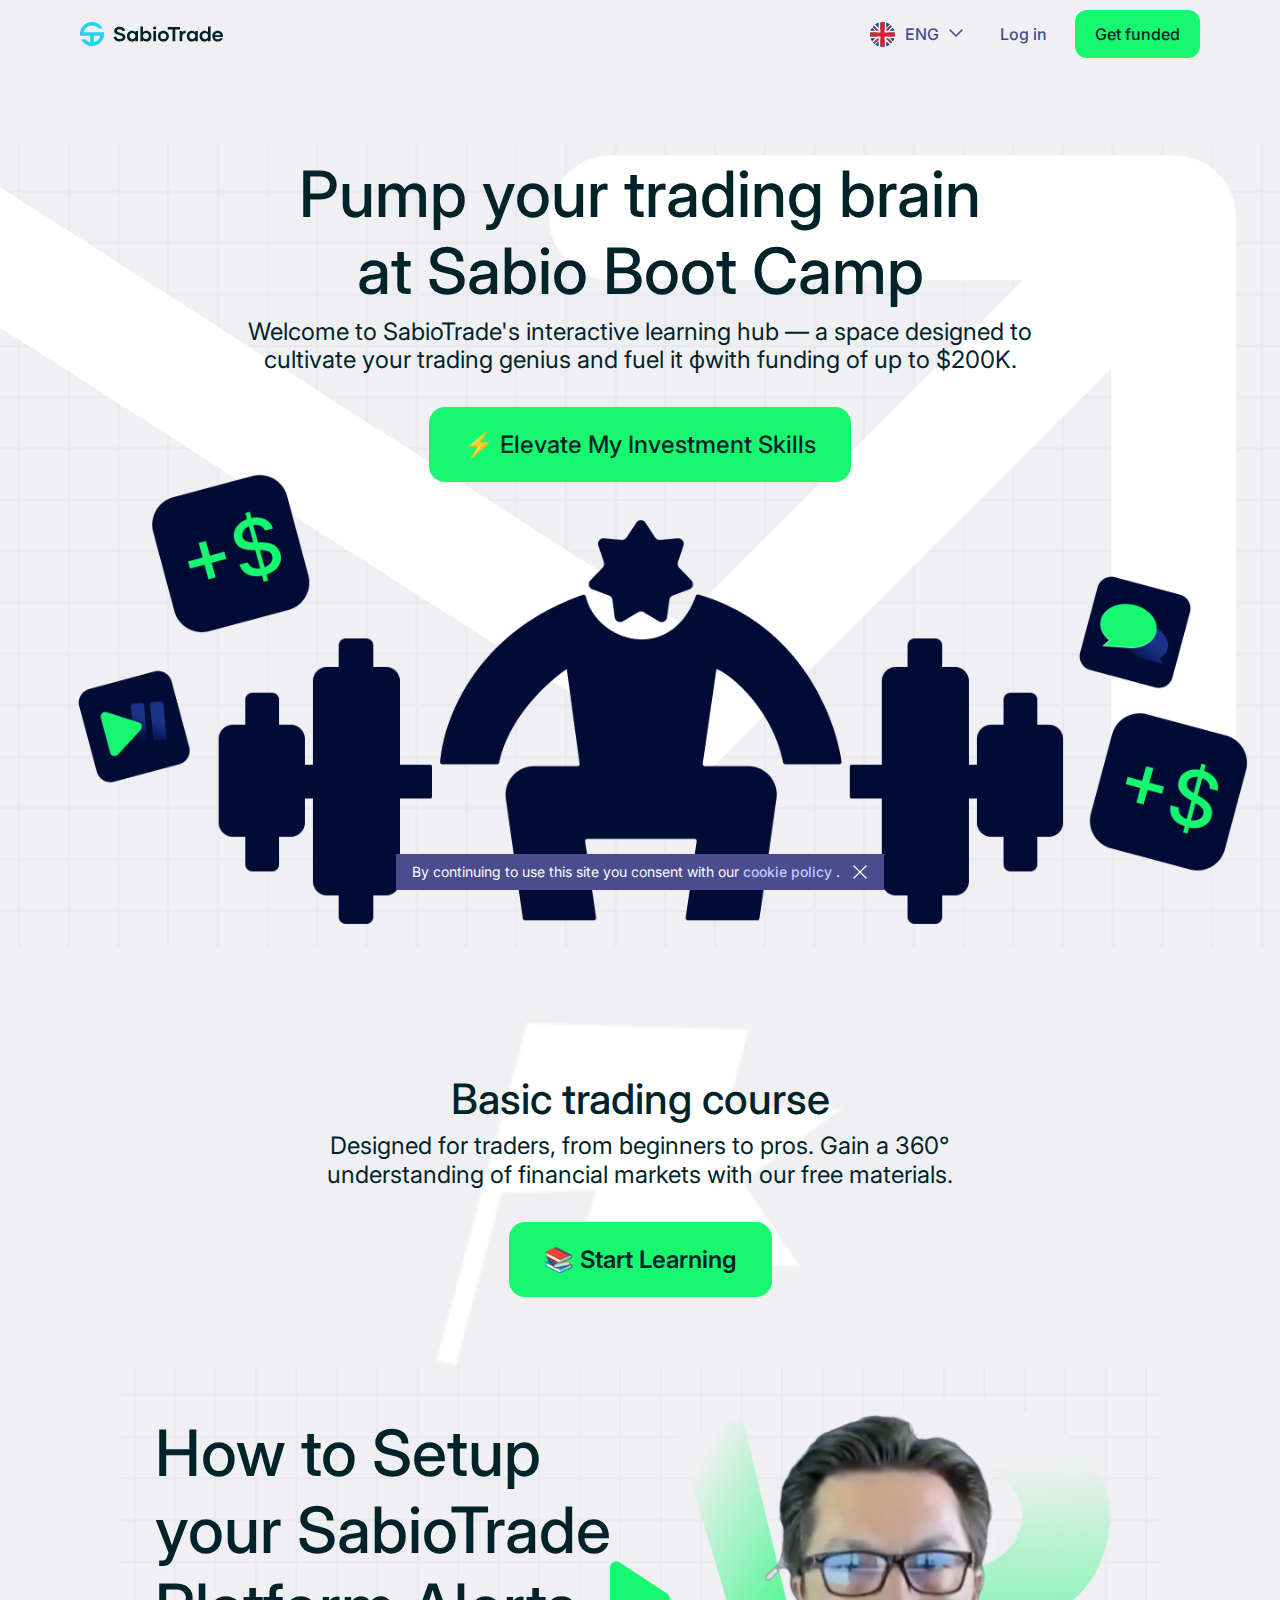
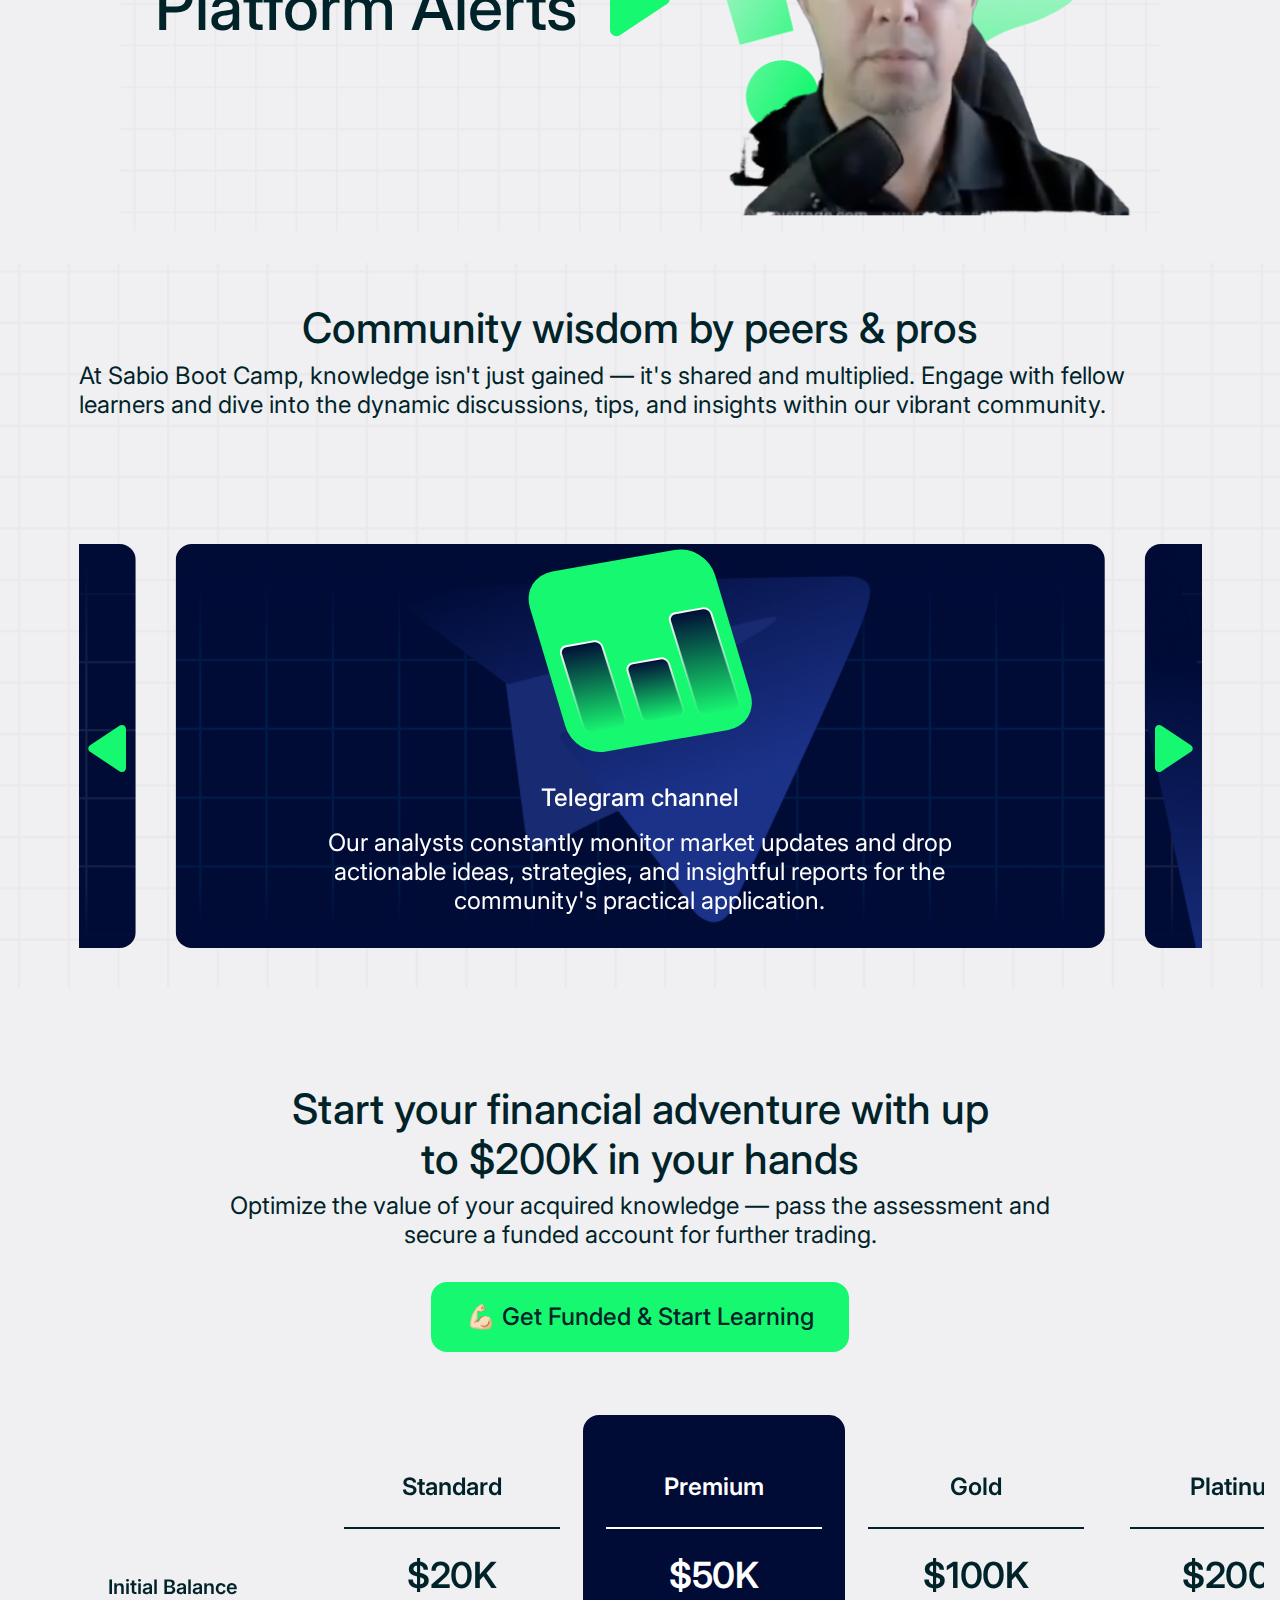
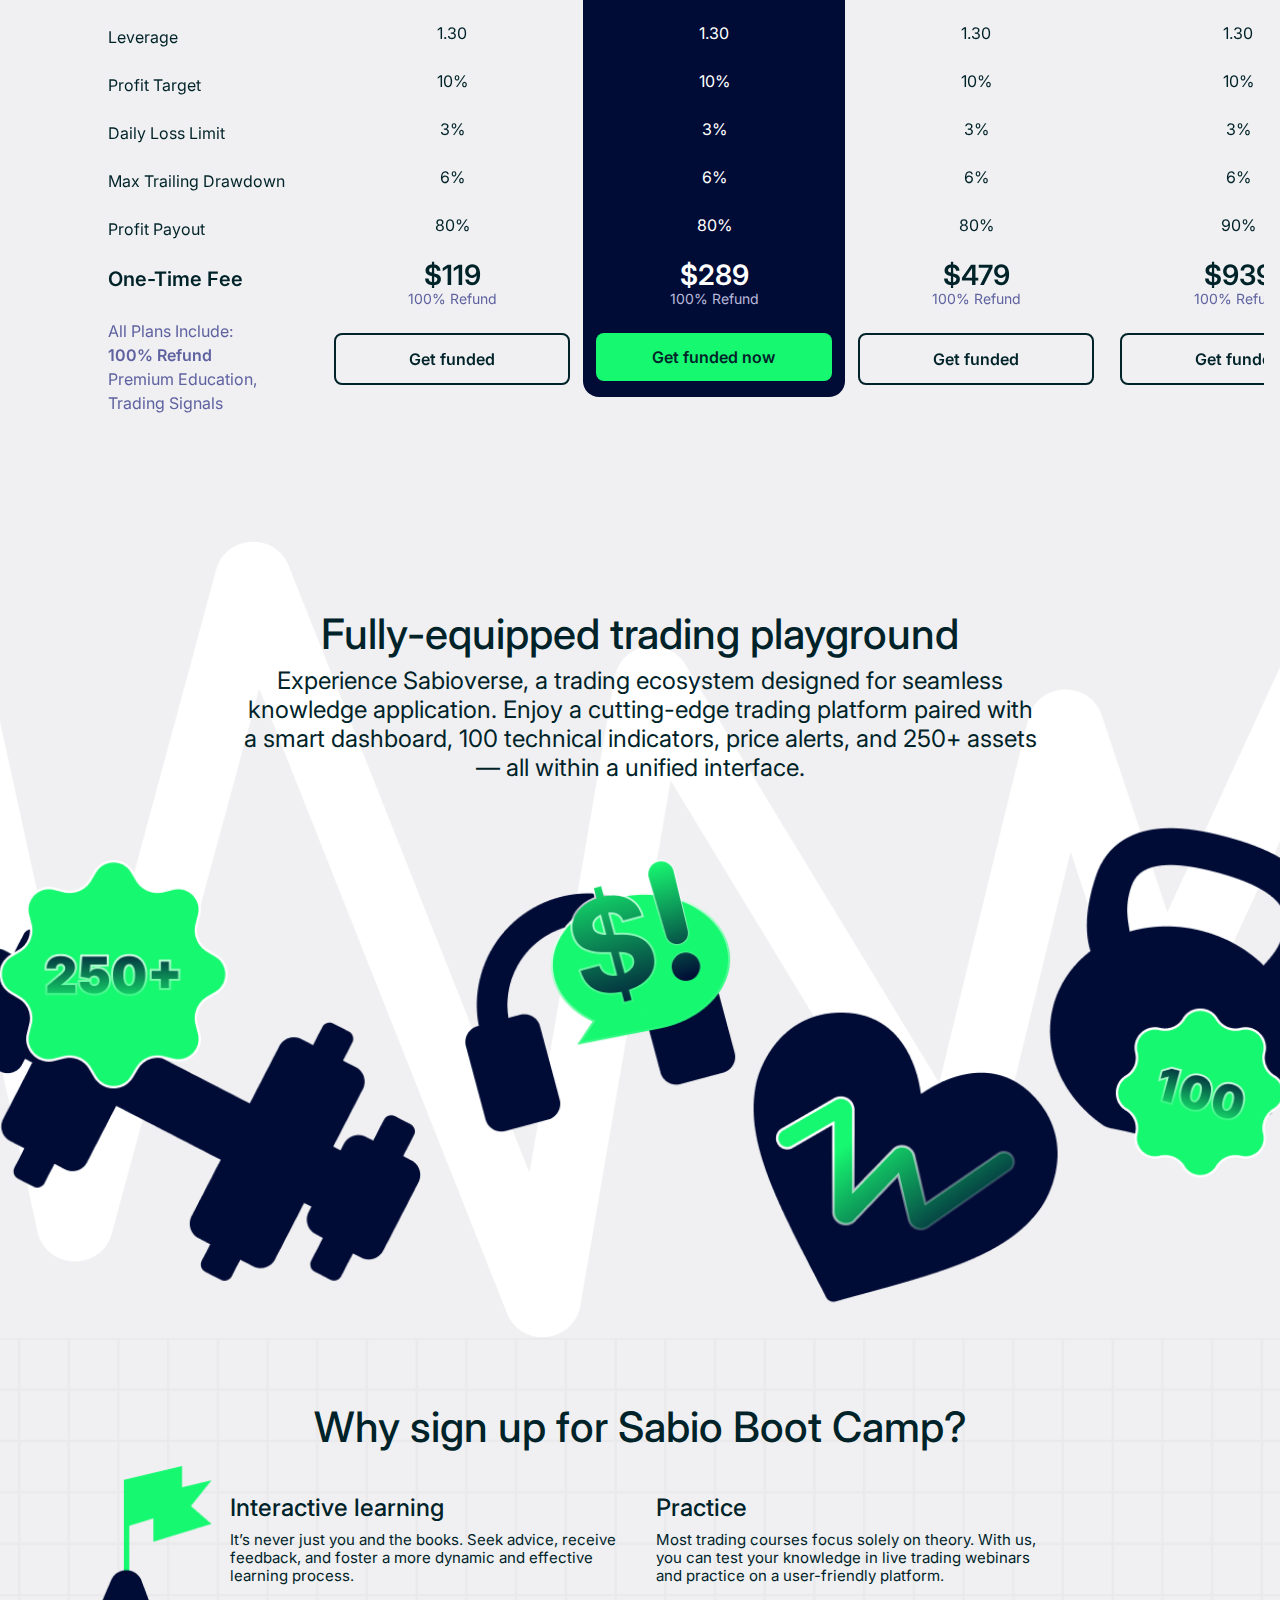
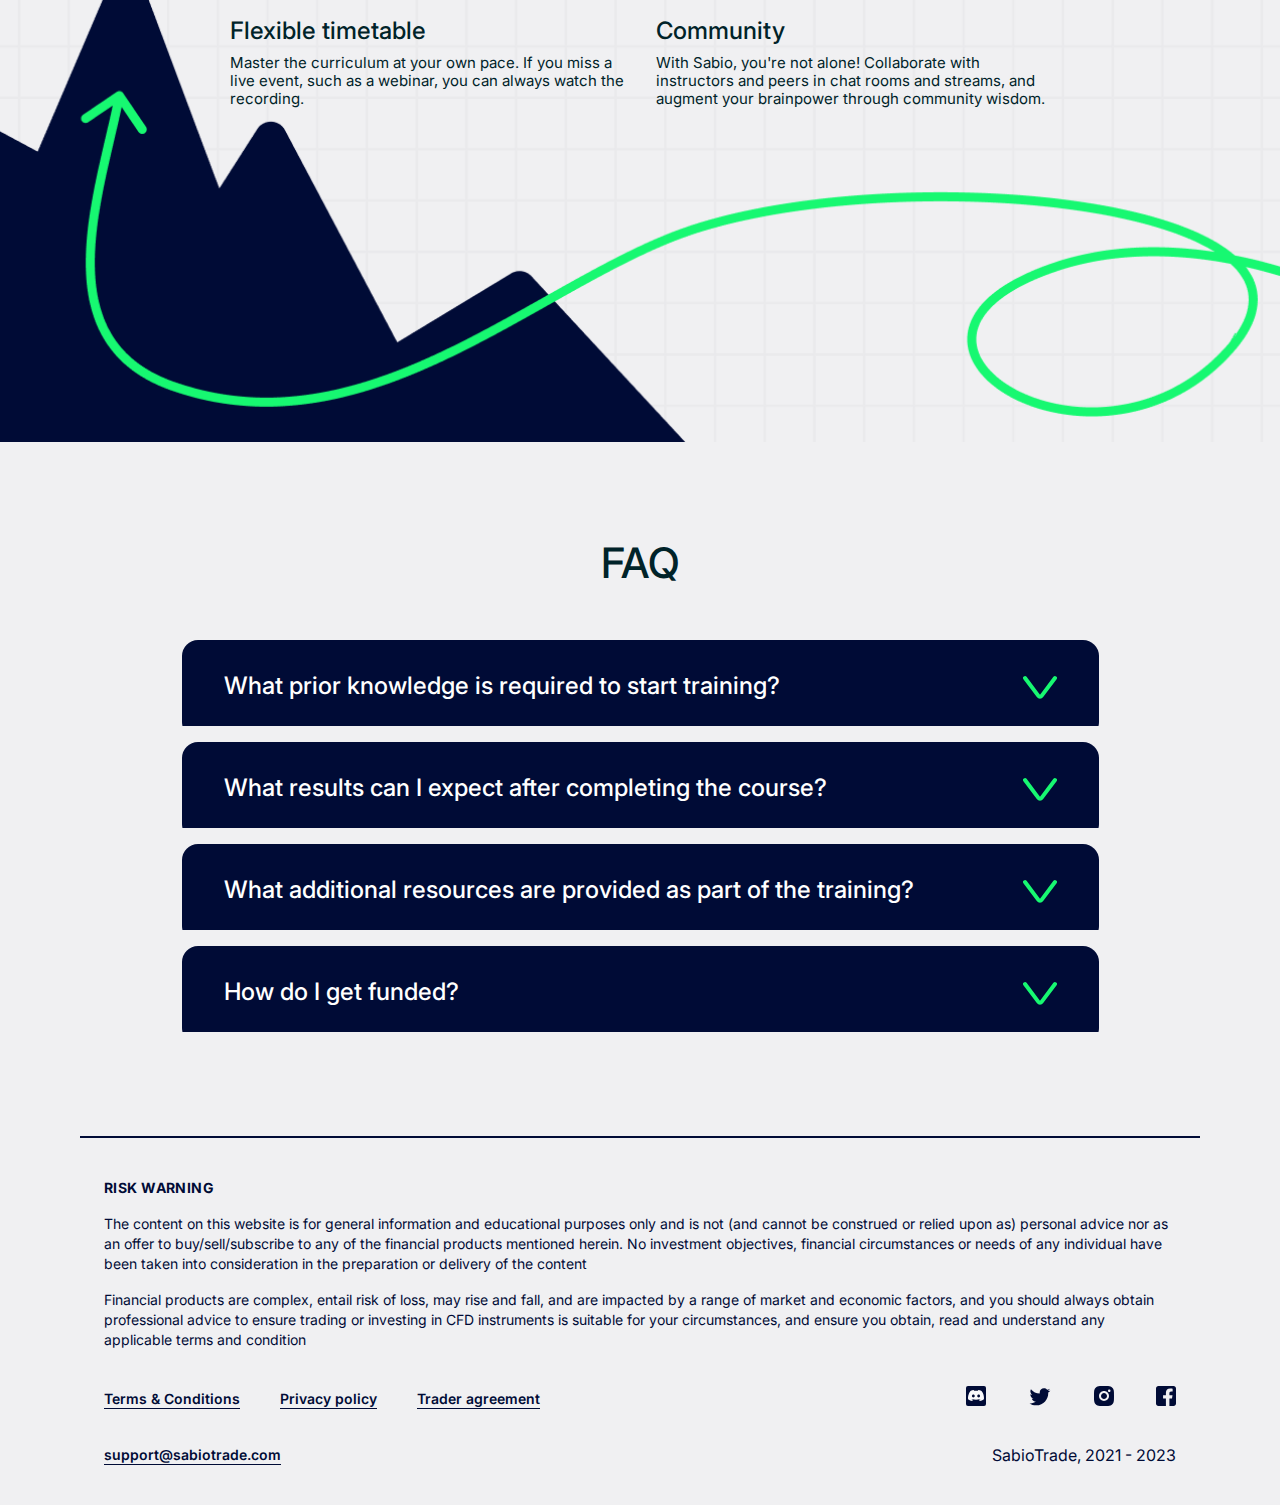
==== index.html @ 89cce07e "сверстал лендинг" ====
<!DOCTYPE html>
<html lang="en">

<meta http-equiv="content-type" content="text/html;charset=utf-8" />

<head>
  <!-- Google Tag Manager -->
  <script>(function (w, d, s, l, i) {
      w[l] = w[l] || []; w[l].push({
        'gtm.start':
          new Date().getTime(), event: 'gtm.js'
      }); var f = d.getElementsByTagName(s)[0],
        j = d.createElement(s), dl = l != 'dataLayer' ? '&l=' + l : ''; j.async = true; j.src =
          '../../../www.googletagmanager.com/gtm5445.html?id=' + i + dl; f.parentNode.insertBefore(j, f);
    })(window, document, 'script', 'dataLayer', 'GTM-NQVVB58');</script>
  <!-- End Google Tag Manager -->

  <meta charset="UTF-8" />
  <meta name="viewport" content="width=device-width, initial-scale=1.0" />
  <link rel="preconnect" href="https://fonts.googleapis.com/" />
  <link rel="preconnect" href="https://fonts.gstatic.com/" crossorigin />
  <link
    href="https://fonts.googleapis.com/css2?family=Anonymous+Pro:wght@400;700&amp;family=Inter:wght@400;600;700&amp;display=swap"
    rel="stylesheet" />
  <link rel="stylesheet" href="css/swiper-bundle.min.css" />
  <link rel="stylesheet" href="css/main.css" />
  <link rel="stylesheet" href="css/wwflakes-webfont.css" />
  <title>SabioTrade</title>
</head>

<body>
  <noscript><iframe src="https://www.googletagmanager.com/ns.html?id=GTM-NQVVB58" height="0" width="0"
      style="display:none;visibility:hidden"></iframe></noscript>
  <header class="header">
    <nav class="nav">
      <div class="container-nav">
        <div class="nav__row">
          <a class="nav__logo" href="index.html">
            <div class="logo"></div>
          </a>
          <div class="navigation-list">
            <input type="checkbox" id="burger-checkbox" class="burger-checkbox" />
            <label for="burger-checkbox" class="burger"></label>
            <ul class="mobile-link">
              <li><a href="index.html">English</a></li>
              <li><a href="index-es.html">Español</a></li>
              <li><a href="index-it.html">Italiano</a></li>
              <li><a href="index-rt.html">Português</a></li>
            </ul>
          </div>
          <div class="nav__blocks">
            <div class="dropdown">
              <div class="dropbtn">ENG</div>
              <div class="dropdown-content">
                <div class="lang__list">
                  <a href="index.html" class="lang__item" data-google-lang="en">
                    <div class="lang__icon"><img src="img/en.svg" alt="" /></div>
                    <div class="lang__text">ENG</div>
                  </a><a href="index-es.html" class="lang__item" data-google-lang="es">
                    <div class="lang__icon"><img src="img/esp.svg"
                        alt="Spain Flag, representing the Español language." /></div>
                    <div class="lang__text">SPA</div>
                  </a><a href="index-it.html" class="lang__item" data-google-lang="it">
                    <div class="lang__icon"><img src="img/it.svg"
                        alt="Flag of Italy, representing the Italiano language." /></div>
                    <div class="lang__text">ITA</div>
                  </a>
                  <a href="index-rt.html" class="lang__item" data-google-lang="pt">
                    <div class="lang__icon">
                      <img src="img/pt.svg"
                        alt="" />
                      </div>
                    <div class="lang__text">POR</div>
                  </a>
                </div>
              </div>
            </div>
            <div class="nav__login">
              <a
                href="https://dashboard.sabiotrade.io/Account/Login?ReturnUrl=%2Findex&amp;_gl=1*8iy752*_ga*MTUwNDA3MDEyMi4xNjc4MTgwNDA2*_ga_99VM5C1C7Y*MTcwMDIzNTQ1Ny4xNy4xLjE3MDAyMzU2MjUuNTAuMC4w">Log
                in</a>
            </div>
            <div class="nav__funded">
              <a href="#toPlan">Get funded</a>
            </div>
          </div>
        </div>
      </div>
    </nav>
  </header>
  <section class="intro ">
    <div class="container">
      <div class="intro__block">
        <div class="intro-top__row">
          <div class="intro-top__texts">
            <p class="top__texts-title">Pump your trading brain  <br>
              at Sabio Boot Camp</p>
            <p class="top__texts-text">
              Welcome to SabioTrade's interactive learning hub — a space designed to cultivate your trading genius and fuel it фwith funding of up to $200K.
            </p>

          </div>
          <div class="intro-top__link">
            <a href="#">⚡️ Elevate my investment skills</a>
          </div>
        </div>
      </div>

    </div>
    <div class="intro__img">
      <img src="./img/Group-3495-mobile.png" alt="">
    </div>
  </section>
    <section class="trading">
      <div class="container">
        <h2 class="trading__title">Basic trading course</h2>
        <div class="trading__text">Designed for traders, from beginners to pros. Gain a 360° understanding of financial markets with our free materials.</div>
        <button>
          <a class="trading__link" href="#">📚 Start learning</a>
        </button>
      </div>
    </section>
    <section class="video">
      <div class="container video__container">
        <div class="video__content">
          <h2 class="video__title">How to Setup your SabioTrade Platform Alerts </h2>
          <div class="video__img">
            <img src="./img/Group-3490.png" alt="">
          </div>
          <svg class="video__play" width="60" height="76" viewBox="0 0 60 76" fill="none" xmlns="http://www.w3.org/2000/svg">
            <path d="M56.9576 32.5087C60.7626 35.0144 60.7626 40.5954 56.9576 43.1011L9.8292 74.1369C5.61269 76.9136 -3.44836e-06 73.8893 -3.22768e-06 68.8406L-5.14443e-07 6.76908C-2.93758e-07 1.72039 5.61269 -1.30384 9.82921 1.47289L56.9576 32.5087Z" fill="#17F871"/>
            </svg>
        </div>
        
          <iframe class="video__iframe" width="100%" height="437" src="https://www.youtube.com/embed/DZdUS9cDovQ?si=JmGjjocPlMdY-viw" title="YouTube video player" frameborder="0" allow="accelerometer; autoplay; clipboard-write; encrypted-media; gyroscope; picture-in-picture; web-share" allowfullscreen></iframe>
      </div>
    </section>
  
    <section id="whyus" class="trade">
      <div class="container">
        <h2 class="trade__title">Community wisdom by peers & pros</h2>
        <div class="trade__text">At Sabio Boot Camp, knowledge isn't just gained — it's shared and multiplied. Engage with fellow learners and dive into the dynamic discussions, tips, and insights within our vibrant community.</div>
        <div class="row">
          
  
          <div class="swiper trade_slide ">
            <div class="swiper-wrapper">
              <div class="swiper-slide swiper-slide-one">
                <img class="swiper-slide__img" src="./img/Group-3458.svg" alt="">
                <h2 class="title">
                  Telegram channel
                </h2>
                <p>Our analysts constantly monitor market updates and drop actionable ideas, strategies, and insightful reports for the community's practical application.</p>
              </div>
              <div class="swiper-slide swiper-slide-fhour ">
                <img class="swiper-slide__img" src="./img/Group-3457.svg" alt="">
                <h2 class="title">Discord community</h2>
                <p>Join the epicenter of our traders' community — immerse yourself in insights, quizzes, networking, and round-the-clock motivation.</p>
              </div>
              
              <div class="swiper-slide swiper-slide-three">
                <img class="swiper-slide__img" src="./img/Frame-8952.svg" alt="">
                <h2 class="title">
                  Weekly articles
                </h2>
                <p>Access exclusive articles curated by our analysts. Those include reports on market events, trading tips, and secrets we only reveal to our campers.</p>
              </div>
              <div class="swiper-slide swiper-slide-two">
                <img class="swiper-slide__img" src="./img/Group-3488.svg" alt="">
                <h2 class="title">
                  Q&A sessions
                </h2>
                <p>Bounce ideas off seasoned traders — join interactive sessions with our in-house traders and ask them any questions in real-time.</p>
              </div>
              
            </div>
            <button class="btn-prev">
              <svg width="38" height="48" viewBox="0 0 38 48" fill="none" xmlns="http://www.w3.org/2000/svg">
                <path d="M2.07288 20.6593C-0.327166 22.2398 -0.32716 25.7602 2.07289 27.3407L31.8 46.9171C34.4597 48.6686 38 46.761 38 43.5764L38 4.42359C38 1.23903 34.4597 -0.668574 31.8 1.0829L2.07288 20.6593Z" fill="#17F871"/>
                </svg>
            </button>
            <button class="btn-next">
              <svg width="38" height="48" viewBox="0 0 38 48" fill="none" xmlns="http://www.w3.org/2000/svg">
                <path d="M35.9271 20.6593C38.3272 22.2398 38.3272 25.7602 35.9271 27.3407L6.19996 46.9171C3.54031 48.6686 1.63958e-06 46.761 1.77878e-06 43.5764L3.4902e-06 4.42359C3.6294e-06 1.23903 3.54032 -0.668574 6.19997 1.0829L35.9271 20.6593Z" fill="#17F871"/>
                </svg>
            </button>
          </div>

         
          </div>
        </div>
  
      </div>
    </section>
  <div id="toPlan"></div>
  <section class="tariffs">
    <div class="container">
      <h3 class="title">Start your financial adventure with up to $200K in your hands</h3>
        <div class="tariffs__text">Optimize the value of your acquired knowledge — pass the assessment and secure a funded account for further trading.</div>
        <button class="tariffs__btn">
          <a class="tariffs__link" href="#">💪🏻 Get funded & start learning</a>
        </button>
      <div class="swiper tarif_row">
        
        <div class="swiper-wrapper">
          <div class="swiper-slide list_items">
            <div class="price_info">
              <h3 class="price_text">Initial Balance</h3>
              <p>Leverage</p>
              <p>Profit Target</p>
              <p>Daily Loss Limit</p>
              <p>Max Trailing Drawdown</p>
              <p>Profit Payout</p>
              <h3 class="price_text">One-Time Fee</h3>
            </div>
            <div class="bottom_card">All Plans Include:<br> <span>100% Refund</span><br> Premium Education,<br> Trading Signals</div>
          </div>
          <div class="swiper-slide tr_card">
            <div class="tr_title">Standard</div>
            <h3 class="price">$20K</h3>
            
            <p>1.30</p>
            <p>10%</p>
            <p>3%</p>
            <p>6%</p>
            <p>80%</p>
            <h4>$119 <span>100% Refund</span></h4>
       
            <a href="https://sabiotrade.com/checkout?id=5">Get funded</a>
          </div>
          <div class="swiper-slide tr_card popular" data-after-text="Most popular">
            <div class="tr_title">Premium</div>
            <h3 class="price">$50K</h3>
            <p>1.30</p>
            <p>10%</p>
            <p>3%</p>
            <p>6%</p>
            <p>80%</p>
            <h4>$289 <span>100% Refund</span></h4>

            <a href="https://sabiotrade.com/checkout?id=9">Get funded now</a>
          </div>
          <div class="swiper-slide tr_card">
            <div class="tr_title">Gold</div>
            <h3 class="price">$100K</h3>
            <p>1.30</p>
            <p>10%</p>
            <p>3%</p>
            <p>6%</p>
            <p>80%</p>
            <h4>$479 <span>100% Refund</span></h4>
          
            <a href="https://sabiotrade.com/checkout?id=10">Get funded</a>
          </div>
          <div class="swiper-slide tr_card">
            <div class="tr_title">Platinum</div>
            <h3 class="price">$200K</h3>
            <p>1.30</p>
            <p>10%</p>
            <p>3%</p>
            <p>6%</p>
            <p class="blue">90%</p>
            <h4>$939 <span>100% Refund</span></h4>
          
            <a href="https://sabiotrade.com/checkout?id=11">Get funded</a>
          </div>
        </div>
      </div>
      <div class="swiper tarif_row_mobile">
        <div class="swiper-wrapper">
          <div class="swiper-slide premium">
            <div class="body_slide">
              <h3 class="title-card">Premium</h3>
              <p class="label-text">Account balance</p>
              <div class="price">$50,000</div>
              <div class="medium-text">$289</div>
              <div class="label-text gray">One-Time Fee</div>
            </div>
          </div>
          <div class="swiper-slide">
            <div class="body_slide">
              <h3 class="title-card">Standard</h3>
              <p class="label-text">Account balance</p>
              <div class="price">$10,000</div>
              <div class="medium-text">$119</div>
              <div class="label-text gray">One-Time Fee</div>
            </div>
          </div>
          <div class="swiper-slide">
            <div class="body_slide">
              <h3 class="title-card">Gold</h3>
              <p class="label-text">Account balance</p>
              <div class="price">$100,000</div>
              <div class="medium-text">$479</div>
              <div class="label-text gray">One-Time Fee</div>
            </div>
          </div>
          <div class="swiper-slide">
            <div class="body_slide">
              <h3 class="title-card">Platinum</h3>
              <p class="label-text">Account balance</p>
              <div class="price">$200,000</div>
              <div class="medium-text">$939</div>
              <div class="label-text gray">One-Time Fee</div>
            </div>
          </div>
        </div>
        <div class="options">
          <h3>What you will get</h3>
          <div class="options__content">
            <div class="options__text">
              <span>Leverage</span>
              <span>1:30</span>
            </div>
            <div class="options__text">
              <span>Profit Target</span>
              <span>10%</span>
            </div>
            <div class="options__text">
              <span>Daily Loss Limit</span>
              <span>3%</span>
            </div>
            <div class="options__text">
              <span>Max Trailing Drawdown</span>
              <span>6%</span>
            </div>
            <div class="options__text">
              <span>Profit Payout</span>
              <span>80%</span>
            </div>
            <div class="options__text">
              <span>Reset Fee Discount</span>
              <span>20%</span>
            </div>
          </div>
          <p class="desc">
            All Plans Include: <br />
            Premium Education, Trading Signals
          </p>
        </div>
        <div class="options">
          <h3>What you will get</h3>
          <div class="options__content">
            <div class="options__text">
              <span>Leverage</span>
              <span>1:30</span>
            </div>
            <div class="options__text">
              <span>Profit Target</span>
              <span>10%</span>
            </div>
            <div class="options__text">
              <span>Daily Loss Limit</span>
              <span>3%</span>
            </div>
            <div class="options__text">
              <span>Max Trailing Drawdown</span>
              <span>6%</span>
            </div>
            <div class="options__text">
              <span>Profit Payout</span>
              <span>80%</span>
            </div>
            <div class="options__text">
              <span>Reset Fee Discount</span>
              <span>20%</span>
            </div>
          </div>
          <p class="desc">
            All Plans Include: <br />
            Premium Education, Trading Signals
          </p>
        </div>
        <div class="options">
          <h3>What you will get</h3>
          <div class="options__content">
            <div class="options__text">
              <span>Leverage</span>
              <span>1:30</span>
            </div>
            <div class="options__text">
              <span>Profit Target</span>
              <span>10%</span>
            </div>
            <div class="options__text">
              <span>Daily Loss Limit</span>
              <span>3%</span>
            </div>
            <div class="options__text">
              <span>Max Trailing Drawdown</span>
              <span>6%</span>
            </div>
            <div class="options__text">
              <span>Profit Payout</span>
              <span>80%</span>
            </div>
            <div class="options__text">
              <span>Reset Fee Discount</span>
              <span>20%</span>
            </div>
          </div>
          <p class="desc">
            All Plans Include: <br />
            Premium Education, Trading Signals
          </p>
        </div>
        <div class="options">
          <h3>What you will get</h3>
          <div class="options__content">
            <div class="options__text">
              <span>Leverage</span>
              <span>1:30</span>
            </div>
            <div class="options__text">
              <span>Profit Target</span>
              <span>10%</span>
            </div>
            <div class="options__text">
              <span>Daily Loss Limit</span>
              <span>3%</span>
            </div>
            <div class="options__text">
              <span>Max Trailing Drawdown</span>
              <span>6%</span>
            </div>
            <div class="options__text">
              <span>Profit Payout</span>
              <span>80%</span>
            </div>
            <div class="options__text">
              <span>Reset Fee Discount</span>
              <span>20%</span>
            </div>
          </div>
          <p class="desc">
            All Plans Include: <br />
            Premium Education, Trading Signals
          </p>
        </div>
        <div class="options">
          <h3>What you will get</h3>
          <div class="options__content">
            <div class="options__text">
              <span>Leverage</span>
              <span>1:30</span>
            </div>
            <div class="options__text">
              <span>Profit Target</span>
              <span>10%</span>
            </div>
            <div class="options__text">
              <span>Daily Loss Limit</span>
              <span>3%</span>
            </div>
            <div class="options__text">
              <span>Max Trailing Drawdown</span>
              <span>6%</span>
            </div>
            <div class="options__text">
              <span>Profit Payout</span>
              <span>90%</span>
            </div>
            <div class="options__text">
              <span>Reset Fee Discount</span>
              <span>20%</span>
            </div>
          </div>
          <p class="desc">
            All Plans Include: <br />
            Premium Education, Trading Signals
          </p>
        </div>
      </div>
    </div>
  </section>
  <section class="trading-playground">
    <div class="container">
      <h2 class="title">Fully-equipped trading playground</h2>
      <div class="trading-playground__text">Experience Sabioverse, a trading ecosystem designed for seamless knowledge application. Enjoy a cutting-edge trading platform paired with a smart dashboard, 100 technical indicators, price alerts, and 250+ assets — all within a unified interface.</div>

    </div>
    <div class="trading-playground__img">
      <img src="./img/Group-3498-mobile.png" alt="">
    </div>
  </section>
  <section class="boot-camp">
    <div class="container">
      <div class="boot-camp__container">
      <h2 class="title">Why sign up for Sabio Boot Camp?</h2>
      <div class="boot-camp__content">
        <div class="boot-camp__item">
          <h3 class="boot-camp__title">Interactive learning</h3>
          <div class="boot-camp__text">It’s never just you and the books. Seek advice, receive feedback, and foster a more dynamic and effective learning process.</div>
        </div>
        <div class="boot-camp__item">
          <h3 class="boot-camp__title">Practice</h3>
          <div class="boot-camp__text">Most trading courses focus solely on theory. With us, you can test your knowledge in live trading webinars and practice on a user-friendly platform.</div>
        </div>
        <div class="boot-camp__item">
          <h3 class="boot-camp__title">Flexible timetable</h3>
          <div class="boot-camp__text">Master the curriculum at your own pace. If you miss a live event, such as a webinar, you can always watch the recording.</div>
        </div>
        <div class="boot-camp__item">
          <h3 class="boot-camp__title">Community</h3>
          <div class="boot-camp__text">With Sabio, you're not alone! Collaborate with instructors and peers in chat rooms and streams, and augment your brainpower through community wisdom.</div>
        </div>
      </div>
    </div>
    </div>
  </section>
  <section class="faq">
    <div class="container">
      <h1 class="title">FAQ</h1>
      <div class="faq__container">
        <div class="accordion" data-widget="accordion">
          <div class="accordion__container">
            <div class="accordion__btn" data-event="sabio-faq_rules" data-params="1">
              <div class="accordion__title"><span class="accordion__title-text buttonS">What prior knowledge is required to start training?</span></div>
              <div class="accordion__arrow">
                <svg width="34" height="32" viewBox="0 0 34 32" fill="none" xmlns="http://www.w3.org/2000/svg">
                  <path d="M2 6L15.4 23.8667C16.2 24.9333 17.8 24.9333 18.6 23.8667L32 6" stroke="#17F871" stroke-width="4" stroke-linecap="round"/>
                  </svg>
                  
                  
              </div>
            </div>
            <div class="accordion__list" data-accordion="container">
              <div class="accordion__inner defaultS">
                Everyone is welcome, from beginners to seasoned professionals. However, we expect potential campers to have at least a basic understanding of how markets work. If you already have trading experience and a history of successful transactions, that's a plus.
              </div>
            </div>
          </div>
        </div>
        <div class="accordion " data-widget="accordion">
          <div class="accordion__container">
            <div class="accordion__btn" data-event="sabio-faq_rules">
              <div class="accordion__title"><span class="accordion__title-text buttonS">What results can I expect after completing the course?</span></div>
              <div class="accordion__arrow">
                <svg width="34" height="32" viewBox="0 0 34 32" fill="none" xmlns="http://www.w3.org/2000/svg">
                  <path d="M2 6L15.4 23.8667C16.2 24.9333 17.8 24.9333 18.6 23.8667L32 6" stroke="#17F871" stroke-width="4" stroke-linecap="round"/>
                  </svg>                  
                  
              </div>
            </div>
            <div class="accordion__list" data-accordion="container">
              <div class="accordion__inner defaultS">
                Everyone is welcome, from beginners to seasoned professionals. However, we expect potential campers to have at least a basic understanding of how markets work. If you already have trading experience and a history of successful transactions, that's a plus.
              </div>
            </div>
          </div>
        </div>
        <div class="accordion " data-widget="accordion">
          <div class="accordion__container">
            <div class="accordion__btn" data-event="sabio-faq_rules">
              <div class="accordion__title"><span class="accordion__title-text buttonS">What additional resources are provided as part of the training?</span></div>
              <div class="accordion__arrow">
                <svg width="34" height="32" viewBox="0 0 34 32" fill="none" xmlns="http://www.w3.org/2000/svg">
                  <path d="M2 6L15.4 23.8667C16.2 24.9333 17.8 24.9333 18.6 23.8667L32 6" stroke="#17F871" stroke-width="4" stroke-linecap="round"/>
                  </svg>                  
                  
              </div>
            </div>
            <div class="accordion__list" data-accordion="container">
              <div class="accordion__inner defaultS">
                Everyone is welcome, from beginners to seasoned professionals. However, we expect potential campers to have at least a basic understanding of how markets work. If you already have trading experience and a history of successful transactions, that's a plus.
              </div>
            </div>
          </div>
        </div>
        <div class="accordion " data-widget="accordion">
          <div class="accordion__container">
            <div class="accordion__btn" data-event="sabio-faq_rules">
              <div class="accordion__title"><span class="accordion__title-text buttonS">How do I get funded?</span></div>
              <div class="accordion__arrow">
                <svg width="34" height="32" viewBox="0 0 34 32" fill="none" xmlns="http://www.w3.org/2000/svg">
                  <path d="M2 6L15.4 23.8667C16.2 24.9333 17.8 24.9333 18.6 23.8667L32 6" stroke="#17F871" stroke-width="4" stroke-linecap="round"/>
                  </svg>  
                  
              </div>
            </div>
            <div class="accordion__list" data-accordion="container">
              <div class="accordion__inner defaultS">
                Everyone is welcome, from beginners to seasoned professionals. However, we expect potential campers to have at least a basic understanding of how markets work. If you already have trading experience and a history of successful transactions, that's a plus.
              </div>
            </div>
          </div>
        </div>
      </div>
    </div>
  </section>

  <footer>
    <div class="container">
      <div class="body-context">
        <h1 class="title">Risk Warning</h1>
        <p>
          The content on this website is for general information and educational purposes only and is not (and cannot be construed or relied upon as) personal advice nor as an offer to buy/sell/subscribe to any of the financial products mentioned herein. No investment objectives, financial circumstances or needs of any individual have been taken into consideration in the preparation or delivery of the content
        </p>
        <p>
          Financial products are complex, entail risk of loss, may rise and fall, and are impacted by a range of market and economic factors, and you should always obtain professional advice to ensure trading or investing in CFD instruments is suitable for your circumstances, and ensure you obtain, read and understand any applicable terms and condition
        </p>
        <div class="row mt-20">
          <div class="space">
            <a href="/terms"> Terms & Conditions </a>
            <a href="/privacy">Privacy policy</a>
            <a href="/agreement">Trader agreement</a>
          </div>
          <div class="between">
            <a href="https://discord.gg/hgMTA62ZET" target="_blank">
              <svg width="24" height="24" viewBox="0 0 24 24" fill="none" xmlns="http://www.w3.org/2000/svg">
                <rect x="2" y="2" width="20" height="20" rx="2" fill="#000B36"/>
                <path d="M17.5535 6.92125C16.5178 6.49087 15.4104 6.1781 14.2526 6C14.1104 6.22832 13.9443 6.5354 13.8298 6.77969C12.599 6.61531 11.3796 6.61531 10.1714 6.77969C10.0569 6.5354 9.88704 6.22832 9.74357 6C8.58454 6.1781 7.47584 6.49202 6.44013 6.92353C4.3511 9.72718 3.78479 12.4612 4.06794 15.1564C5.4535 16.0753 6.79627 16.6336 8.11638 16.9989C8.44233 16.6005 8.73302 16.1769 8.98345 15.7306C8.5065 15.5696 8.04969 15.371 7.61805 15.1404C7.73256 15.0651 7.84457 14.9863 7.95279 14.9053C10.5855 15.9989 13.4459 15.9989 16.0472 14.9053C16.1566 14.9863 16.2686 15.0651 16.3819 15.1404C15.949 15.3721 15.4909 15.5708 15.014 15.7318C15.2644 16.1769 15.5538 16.6016 15.881 17C17.2024 16.6347 18.5464 16.0765 19.932 15.1564C20.2642 12.032 19.3644 9.32307 17.5535 6.92125ZM9.34212 13.4989C8.55181 13.4989 7.9037 12.8436 7.9037 12.0457C7.9037 11.2477 8.53797 10.5913 9.34212 10.5913C10.1463 10.5913 10.7944 11.2466 10.7805 12.0457C10.7818 12.8436 10.1463 13.4989 9.34212 13.4989ZM14.6578 13.4989C13.8675 13.4989 13.2194 12.8436 13.2194 12.0457C13.2194 11.2477 13.8537 10.5913 14.6578 10.5913C15.462 10.5913 16.1101 11.2466 16.0962 12.0457C16.0962 12.8436 15.462 13.4989 14.6578 13.4989Z" fill="#F9F9FC"/>
                </svg>                
            </a>
            <a href="https://twitter.com/sabiotrade" target="_blank">
              <svg xmlns="http://www.w3.org/2000/svg" width="24" height="24" viewBox="0 0 24 24" fill="none">
                <path d="M22.3673 6.37728C21.6007 6.71806 20.7756 6.94793 19.9099 7.0508C20.7938 6.52163 21.4716 5.68343 21.7912 4.68351C20.9644 5.17416 20.0492 5.53018 19.0742 5.72238C18.294 4.89095 17.1819 4.37109 15.9513 4.37109C13.5887 4.37109 11.6731 6.28668 11.6731 8.64974C11.6731 8.98459 11.7108 9.31098 11.784 9.62467C8.22802 9.44603 5.07504 7.74295 2.96473 5.15426C2.59643 5.78588 2.38561 6.52079 2.38561 7.30565C2.38561 8.78986 3.14083 10.0997 4.28891 10.8667C3.58787 10.8443 2.9279 10.6517 2.35089 10.3312C2.35047 10.349 2.35047 10.3672 2.35047 10.3854C2.35047 12.4581 3.82536 14.187 5.78285 14.5807C5.42387 14.678 5.04583 14.7305 4.65552 14.7305C4.3795 14.7305 4.11153 14.7038 3.85034 14.6535C4.39517 16.3532 5.97505 17.5906 7.84702 17.6248C6.38271 18.7725 4.53825 19.4566 2.53335 19.4566C2.18833 19.4566 1.84755 19.4363 1.5127 19.3965C3.40669 20.6111 5.65543 21.3189 8.07139 21.3189C15.9416 21.3189 20.2447 14.7995 20.2447 9.14546C20.2447 8.96004 20.2409 8.77504 20.2329 8.59132C21.0685 7.98933 21.7941 7.23537 22.3673 6.37728Z" fill="#000B36"/>
                </svg>
            </a>
            <a href="https://www.instagram.com/sabiotrade/" target="_blank">
              <svg width="24" height="24" viewBox="0 0 24 24" fill="none" xmlns="http://www.w3.org/2000/svg">
                <g id="Group">
                <path id="Vector" d="M12 2C14.717 2 15.056 2.01 16.122 2.06C17.187 2.11 17.912 2.277 18.55 2.525C19.21 2.779 19.766 3.123 20.322 3.678C20.8305 4.1779 21.224 4.78259 21.475 5.45C21.722 6.087 21.89 6.813 21.94 7.878C21.987 8.944 22 9.283 22 12C22 14.717 21.99 15.056 21.94 16.122C21.89 17.187 21.722 17.912 21.475 18.55C21.2247 19.2178 20.8311 19.8226 20.322 20.322C19.822 20.8303 19.2173 21.2238 18.55 21.475C17.913 21.722 17.187 21.89 16.122 21.94C15.056 21.987 14.717 22 12 22C9.283 22 8.944 21.99 7.878 21.94C6.813 21.89 6.088 21.722 5.45 21.475C4.78233 21.2245 4.17753 20.8309 3.678 20.322C3.16941 19.8222 2.77593 19.2175 2.525 18.55C2.277 17.913 2.11 17.187 2.06 16.122C2.013 15.056 2 14.717 2 12C2 9.283 2.01 8.944 2.06 7.878C2.11 6.812 2.277 6.088 2.525 5.45C2.77524 4.78218 3.1688 4.17732 3.678 3.678C4.17767 3.16923 4.78243 2.77573 5.45 2.525C6.088 2.277 6.812 2.11 7.878 2.06C8.944 2.013 9.283 2 12 2ZM12 7C10.6739 7 9.40215 7.52678 8.46447 8.46447C7.52678 9.40215 7 10.6739 7 12C7 13.3261 7.52678 14.5979 8.46447 15.5355C9.40215 16.4732 10.6739 17 12 17C13.3261 17 14.5979 16.4732 15.5355 15.5355C16.4732 14.5979 17 13.3261 17 12C17 10.6739 16.4732 9.40215 15.5355 8.46447C14.5979 7.52678 13.3261 7 12 7ZM18.5 6.75C18.5 6.41848 18.3683 6.10054 18.1339 5.86612C17.8995 5.6317 17.5815 5.5 17.25 5.5C16.9185 5.5 16.6005 5.6317 16.3661 5.86612C16.1317 6.10054 16 6.41848 16 6.75C16 7.08152 16.1317 7.39946 16.3661 7.63388C16.6005 7.8683 16.9185 8 17.25 8C17.5815 8 17.8995 7.8683 18.1339 7.63388C18.3683 7.39946 18.5 7.08152 18.5 6.75ZM12 9C12.7956 9 13.5587 9.31607 14.1213 9.87868C14.6839 10.4413 15 11.2044 15 12C15 12.7956 14.6839 13.5587 14.1213 14.1213C13.5587 14.6839 12.7956 15 12 15C11.2044 15 10.4413 14.6839 9.87868 14.1213C9.31607 13.5587 9 12.7956 9 12C9 11.2044 9.31607 10.4413 9.87868 9.87868C10.4413 9.31607 11.2044 9 12 9Z" fill="#000B36"/>
                </g>
                </svg>
                
            </a>
            <a href="https://www.facebook.com/profile.php?id=100075852953720" target="_blank">
              <svg width="20" height="20" viewBox="0 0 20 20" fill="none" xmlns="http://www.w3.org/2000/svg">
                <g id="fb facebook facebook logo icon" clip-path="url(#clip0_1602_170)">
                <path id="Vector" fill-rule="evenodd" clip-rule="evenodd" d="M17.5565 0C18.9051 0 20 1.09492 20 2.44352V17.5565C20 18.9051 18.9051 20 17.5565 20H13.3976V12.4643H15.9991L16.4941 9.23688H13.3976V7.14246C13.3976 6.25953 13.8301 5.39887 15.2171 5.39887H16.625V2.65121C16.625 2.65121 15.3473 2.43316 14.1257 2.43316C11.5754 2.43316 9.90852 3.97883 9.90852 6.77707V9.23688H7.07363V12.4643H9.90852V20H2.44352C1.09492 20 0 18.9051 0 17.5565V2.44352C0 1.09492 1.09488 0 2.44352 0H17.5565V0Z" fill="#000B36"/>
                </g>
                <defs>
                <clipPath id="clip0_1602_170">
                <rect width="20" height="20" fill="white"/>
                </clipPath>
                </defs>
                </svg>
                
            </a>
          </div>
        </div>
        <div class="footer__last">
          <a href="mailto:support@sabiotrade.com" class="footer__last-email buttonXS links links--primary">support@sabiotrade.com</a>
          <div class="footer__last-copyright defaultXS">SabioTrade, 2021 - 2023</div>
        </div>

      </div>
    </div>
  </footer>
  <div class="cookie-bar" style="display: flex">
    <div class="cookie-bar__content">
      <p class="cookie-bar__text">By continuing to use this site you consent with our <a
          href="https://sabiotrade.com/cookie_policy" class="cookie-bar__link links links--cookie">cookie policy </a>.
      </p>
      <div class="cookie-bar__close">
        <svg width="24" height="24" viewBox="0 0 24 24" fill="none" xmlns="http://www.w3.org/2000/svg">
          <path d="M18 6L6 18M6 6L18 18" stroke="#ffffff" stroke-width="1.3" stroke-linecap="round"
            stroke-linejoin="round"></path>
        </svg>
      </div>
    </div>
  </div>
  <div class="modal-form" id="modal-form">
    <div class="modal-body">
      <button class="closer modal-remover">
        <svg xmlns="http://www.w3.org/2000/svg" width="41" height="42" viewBox="0 0 41 42" fill="none">
          <path d="M40 1L1 41.1101M1 1L40 41.1101" stroke="white" stroke-width="1.3" stroke-linecap="round"
            stroke-linejoin="round" />
        </svg>
      </button>
      <h2 class="title">
        -20% coupon has <br />
        infiltrated your inbox
      </h2>
      <p class="desc">Activate ASAP — it will expire soon</p>
      <button id="modal-remover" class="modal-remover">OK</button>
    </div>
  </div>

  <script src="js/swiper-bundle.min.js"></script>
 
  <script src="js/script.js"></script>
</body>

</html>
---- css/main.css ----
@import url("https://fonts.googleapis.com/css2?family=Pixelify+Sans&amp;display=swap");
@import url("https://fonts.googleapis.com/css2?family=IBM+Plex+Mono:wght@400;500;600;700&amp;display=swap");
:root {
  --black: #002329;
  --black-bg: #000b36;
  --green: #17f871;
  --white: #ffffff;
  --bg: #f0f0f2;
  --gray: rgba(0, 35, 41, 0.08);
  --blue: #4a4c8e;
  --hover-btn: #3bf785;
}

* {
  box-sizing: border-box;
  margin: 0;
  padding: 0;
}

a {
  color: #4a4c8e;
  text-decoration: none;
  font-weight: 500;
}

h1,
h2,
h3,
h4,
h5,
h6,
p {
  font-size: inherit;
}

input,
button {
  border: none;
  font-family: inherit;
  font-size: inherit;
}

button {
  background: none;
  cursor: pointer;
}

input:focus,
button:focus {
  outline: none;
}

ul,
li {
  list-style: none;
}

img {
  display: block;
  max-width: 100%;
}

body {
  font-family: "Inter", sans-serif;
  font-size: 16px;
  font-weight: 400;
  color: var(--white);
  background: var(--bg);
}

.container {
  max-width: 1440px;
  margin-left: auto;
  margin-right: auto;
  padding-left: 16px;
  padding-right: 16px;
}
.f-32 {
  display: none;
}
.container-nav {
  max-width: 1140px;
  margin-left: auto;
  margin-right: auto;
  padding-left: 10px;
  padding-right: 10px;
}

.nav {
  padding-top: 10px;
  padding-bottom: 10px;
}

.nav__row {
  display: flex;
  justify-content: space-between;
  align-items: center;
  color: var(#b9badb);
  font-weight: 500;
  line-height: 1.5;
}
.navigation-list ul.mobile-link {
  display: none;
}
@media (max-width: 800px) {
  .nav__logo {
    order: 0;
  }
}
.mobile_slider,
#plans {
  display: none;
}
.logo {
  width: 142.5px;
  height: 24px;
  background-image: url(../img/logo.svg);
  background-repeat: no-repeat;
  background-size: cover;
}
@media (max-width: 880px) {
  .logo {
    width: 36px;
    height: 36px;
    background-image: url(../img/logo-mob.svg);
  }
}

@media (max-width: 800px) {
  .navigation-list {
    order: 2;
  }
}

.navigation-list__desk ul {
  display: flex;
  align-items: center;
}

@media (max-width: 1250px) {
  .navigation-list__desk {
    display: none;
  }
}

@media (max-width: 1250px) {
  .navigation-list ul.mobile-link {
    display: flex;
  }
  .navigation-list ul {
    list-style-type: none;
    transform: translateY(-100%);
    transition: 0.3s;
    text-align: center;
    position: fixed;
    top: 0;
    left: 0;
    right: 0;
    bottom: 0;
    border-radius: 0;
    display: flex;
    -ms-flex-direction: column;
    flex-direction: column;
    align-items: center;
    justify-content: flex-start;
    z-index: 8;
    background: var(--bg);
    padding-top: 90px;
    opacity: 0;
    max-height: 100dvh;
    overflow-y: auto;
  }
  .navigation-list a {
    display: flex;
    align-items: center;
    cursor: pointer;
    padding: 12px 16px;
  }
  .navigation-list a:hover {
    background: #363878;
    border-radius: 8px;
  }
}
.navigation-list li:not(:last-child) {
  margin-right: 42px;
}
@media (max-width: 800px) {
  .navigation-list li:not(:last-child) {
    margin-right: 0;
  }
}
.navigation-list a.active {
  font-weight: 700;
}

.burger-checkbox {
  display: none;
}
footer .container .body-context p:last-child {
  text-align: right;
}
@media (max-width: 800px) {
  .burger-checkbox {
    display: block;
    position: absolute;
    visibility: hidden;
  }
  .burger-checkbox:checked + .burger::before {
    top: 11px;
    transform: rotate(45deg);
    box-shadow: 0 6px 0 rgba(0, 0, 0, 0);
    transition: box-shadow 0.15s, top 0.3s, transform 0.3s 0.15s;
  }
  .burger-checkbox:checked + .burger::after {
    top: 11px;
    left: 0;
    width: 100%;
    transform: rotate(-45deg);
    transition: bottom 0.3s, transform 0.3s 0.15s;
  }
  .burger-checkbox:checked ~ ul {
    transform: translateX(0);
    opacity: 1;
  }
  body:has(.burger-checkbox:checked) {
    overflow: hidden;
  }
  .nav__logo,
  .nav__blocks {
    z-index: 9;
  }
}

@media (max-width: 800px) {
  .burger {
    cursor: pointer;
    display: block;
    position: relative;
    border: none;
    background: transparent;
    width: 24px;
    height: 24px;
    margin: 30px auto;
    z-index: 9;
    order: 3;
  }
  .burger::after,
  .burger::before {
    content: "";
    left: 0;
    position: absolute;
    display: block;
    width: 100%;
    height: 3px;
    border-radius: 10px;
    background: #b9badb;
  }
  .burger::before {
    top: 0;
    box-shadow: 0 11px 0 #b9badb;
    transition: box-shadow 0.3s 0.15s, top 0.3s 0.15s, transform 0.3s;
  }
  .burger::after {
    width: 70%;
    bottom: 0;
    left: 7px;
    transition: bottom 0.3s 0.15s, transform 0.3s;
  }
}

.nav__blocks {
  display: flex;
  justify-content: space-between;
  align-items: center;
}

.dropbtn {
  padding: 5px;
  cursor: pointer;
  color: #4a4c8e;
}

.dropdown {
  position: relative;
  display: inline-block;
  margin-right: 40px;
  z-index: 8;
}
@media (max-width: 800px) {
  .dropdown {
    z-index: -1;
  }
}
@media (max-width: 650px) {
  .dropdown {
    display: none;
  }
}

.dropdown-content {
  opacity: 0;
  pointer-events: none;
  position: absolute;
  background-color: inherit;
  top: 100%;
  transition: 300ms ease;
}

.dropbtn {
  background: url(../img/en.svg) no-repeat left center;
  padding-left: 35px;
  width: 90px;
  background-size: 25px 25px;
  background-position: center left;
}
.lt-lang .dropbtn {
  background-image: url(../img/it.svg);
}
.spa-lang .dropbtn {
  background-image: url(../img/esp.svg);
}
.dropbtn-sp {
  background: url(../img/esp.svg) no-repeat left center;
  padding-left: 35px;
  width: 90px;
  background-size: 25px 25px;
  background-position: center left;
}

.dropbtn-it {
  background: url(../img/it.svg) no-repeat left center;
  padding-left: 35px;
  width: 90px;
  background-size: 25px 25px;
  background-position: center left;
}

.dropbtn::after {
  background: rgba(0, 0, 0, 0) url("../img/chevron-down.svg") no-repeat scroll
    center center;
  content: "";
  height: 16px;
  position: absolute;
  right: -4px;
  top: 8px;
  width: 16px;
}
.dropdown:hover .dropdown-content {
  pointer-events: all;
  opacity: 1;
}

.nav__login {
  margin-right: 28px;
}
@media (max-width: 650px) {
  .nav__login {
    display: none;
  }
}

.nav__funded {
  display: flex;
  justify-content: center;
  align-items: center;
  border-radius: 12px;
  background: var(--green);
}
.nav__funded a {
  padding: 12px 20px;
  color: var(--black);
  font-weight: 500;
}

.intro {
  margin-top: 32px;
  padding-top: 56px;
  padding-bottom: 43px;
  background: url(../img/Frame-618-3.png) no-repeat center right;
  background-size: cover;
  height: 903px;
}
.intro__img {
  display: none;
  max-width: 580px;
  margin-top: -100px;
}
.intro__img img {
  width: 100%;
}
@media (min-width: 1900px) {
  .intro {
    height: 1300px;
  }
}
@media (max-width: 1300px) {
  .intro {
    background-size: contain;
    height:890px;
  }
}
@media (max-width: 580px) {
  .intro__img {
    display: block;
  }
}


@media (max-width: 990px) {
  .intro {
    background-size: contain;
    height:890px;
  }
}
@media (max-width: 780px) {
  .intro {
    background-size: contain;
    height: 495px;
    padding-top: 0;
  }
}
@media (max-width: 580px) {
  .intro {
    margin-top: 16px;
    background: url(../img/Frame-618-5.png) no-repeat center center;
    background-size: cover;
    height: auto;
  }
}
.intro-section-bg {
  background: url(../img/Frame-618.png) no-repeat center center;
  background-size: cover;
  position: relative;
}
.intro-bg {
  max-height: 800px;
  position: absolute;
  left: 50%;
  right: 0;
  width: 100%;
  max-width: 1440px;
  transform: translateX(-50%);
  z-index: 6;
  cursor: pointer;
  opacity: 1;
  transition: opacity 0.8s;
}
.img {
  max-width: 1326px;
  margin: 0 auto 0 60px;
}
.img img {
  max-width: 100%;
}
.hidden-bg {
  opacity: 0;
  z-index: 1;

  transition: opacity 0.8s;
}
.intro-bg__img {
  position: relative;
  height: 100%;
  width: 100%;
  height: 800px;
}
.intro-bg__img img {
  width: 100%;
  height: 100%;
}
.intro-bg__text {
  position: absolute;
  left: 50%;
  top: 50%;
  transform: translate(-50%, -50%);
  font-size: 42px;
  font-weight: 500;
  line-height: 120%;
}

.intro__block {
  width: 100%;
  position: relative;
  padding-bottom: 32px;
  max-width: 1122px;
  margin: 0 auto;
}
@media (max-width: 1200px) {
  .intro__block {
    height: 954px;
  }
}
@media (max-width: 800px) {
  .intro__block {
    height: 500px;
  }
}
@media (max-width: 580px) {
  .intro__block {
    height: auto;
  }
}

.intro-bottom__title {
  max-width: 713px;
  font-size: 48px;
  font-weight: 600;
  line-height: 1.2;
  text-align: center;
}
@media (max-width: 880px) {
  .intro-bottom__title {
    font-size: 36px;
  }
}
@media (max-width: 460px) {
  .intro-bottom__title {
    font-size: 26px;
  }
}

.intro-bottom__subtitle {
  margin-top: 20px;
  text-align: center;
  font-size: 24px;
  line-height: 1.33;
}
@media (max-width: 880px) {
  .intro-bottom__subtitle {
    font-size: 20px;
  }
}
@media (max-width: 460px) {
  .intro-bottom__subtitle {
    font-size: 14px;
  }
}

.intro-bottom__blocks {
  margin-top: 160px;
  display: flex;
  justify-content: center;
  align-items: center;
}
@media (max-width: 1142px) {
  .intro-bottom__blocks {
    display: none;
  }
}

.intro-block__left {
  width: 500px;
}

.block__left-img {
  border-radius: 24px;
  box-shadow: 0px 48px 100px 0px rgba(48, 55, 63, 0.2);
  z-index: 1;
  margin-top: 10px;
  margin-left: 60px;
}

.block-left__curs {
  max-width: 180px;
  display: flex;
  position: relative;
  z-index: 2;
  margin-top: -30px;
  padding: 8px 20px 8px 12px;
  border-radius: 16px;
  background: var(--dark-blue-1104, #f9f9fc);
}
.block-left__curs img {
  width: 40px;
  height: 40px;
}

.block-left__curs-text {
  margin-left: 12px;
  display: flex;
  flex-direction: column;
  align-items: flex-start;
  font-size: 18px;
  font-weight: 500;
  line-height: 1.33;
  color: var(--dark-blue-16156, #1c1e4e);
}
.block-left__curs-text-min {
  font-size: 14px;
  line-height: 1.42;
}

.block-left__name {
  display: flex;
  flex-direction: column;
  align-items: flex-start;
  padding: 16px 24px;
  max-width: 225px;
  margin-left: 80px;
  margin-top: 100px;
  border-radius: 16px;
  background: var(--dark-blue-1104, #f9f9fc);
  box-shadow: 0px 48px 100px 0px rgba(0, 0, 0, 0.25);
  color: var(--dark-blue-16156, #1c1e4e);
  font-size: 14px;
  line-height: 1.42;
}
.block-left__name-title {
  font-size: 24px;
  font-weight: 500;
  line-height: 1.33;
}
@media (max-width: 1200px) {
  .block-left__name {
    display: none;
  }
}

.intro-block__right {
  width: 500px;
  margin-right: 50px;
  position: relative;
}
.intro-block__right img {
  border-radius: 24px;
  box-shadow: 0px 48px 100px 0px rgba(48, 55, 63, 0.2);
  margin-left: 250px;
}

.bottom__footer-text {
  font-size: 12px;
  margin-right: 18px;
}

.bottom__footer-info {
  margin-left: 16px;
}

.intro-top__row {
  display: flex;
  flex-direction: column;
  align-items: center;
}
/* .intro .container {
  background-image: url(../img/intro-fon.png);
  background-repeat: no-repeat;
  background-size: auto;
  background-position: right top;
} */
@media (max-width: 768px) {
  .intro .container {
    background-size: contain;
  }
}
@media (max-width: 1140px) {
  .intro-top__row {
    height: 800px;
  }
}
@media (max-width: 1000px) {
  .intro-top__row {
    height: 700px;
  }
}
@media (max-width: 800px) {
  .intro-top__row {
    background-size: cover;
    height: auto;
    /* width: calc(100% + 32px);
    left: -16px; */
  }
}

.intro-top__texts {
  display: flex;
  flex-direction: column;
  align-items: center;
  margin-top: 0;
  color: var(--black);
  text-align: center;
}

@media (max-width: 800px) {
  .intro-top__texts {
    margin-top: 0;
  }
}

.top__texts-subtitle {
  font-family: "Anonymous Pro", monospace;
  font-size: 32px;
}
@media (max-width: 1140px) {
  .top__texts-subtitle {
    font-size: 26px;
  }
}
@media (max-width: 800px) {
  .top__texts-subtitle {
    font-size: 24px;
  }
}

.top__texts-title {
  color: var(--black);
  font-size: 64px;
  line-height: 120%;
  font-weight: 500;
  text-align: center;
}
@media (max-width: 800px) {
  .top__texts-title {
    font-size: 32px;
    margin-top: 0;
  }
}

.top__texts-text {
  color: var(--black);
  font-size: 24px;
  font-style: normal;
  font-weight: 400;
  line-height: 120%;
  margin-top: 8px;
  max-width: 826px;
}
@media (max-width: 1140px) {
  .top__texts-text {
    font-size: 26px;
  }
}
@media (max-width: 800px) {
  .top__texts-text {
    font-size: 16px;
    margin: 20px 0px;
    line-height: 140%;
  }
}

.text-margin {
  margin-top: 56px;
}
@media screen and (max-width: 800px) {
  .text-margin {
    margin: 0px;
    margin-bottom: 16px;
  }
}
.intro-top__link a {
  padding: 23px 35px;
  text-align: center;
  display: flex;
  align-items: center;
  margin-top: 32px;
  background: var(--green);
  justify-content: center;
  color: var(--black);
  font-size: 24px;
  font-weight: 500;
  text-transform: capitalize;
  transition: 300ms ease;
  border-radius: 16px;
  border-radius: 16px;
}
@media (max-width: 1140px) {
  .intro-top__link a {
    padding: 16px 24px;
    font-size: 16px;
    line-height: 24px;
  }
}
@media (max-width: 800px) {
  .intro-top__link {
  }
  .intro-top__link a {
    padding: 13.421px 15px;
    font-size: 17px;
    margin-top: 10px;
  }
}
@media (max-width: 1140px) {
  .intro-top__link {
    font-size: 26px;
    height: 78px;
    padding: 0 10px;
  }
}
@media (max-width: 800px) {
  .intro-top__link {
    height: 48px;
    font-size: 18.673px;
  }
}
.trading {
  margin-top: 32px;
  padding: 52px 0 70px 0;
  background: url(../img/Vector.png) no-repeat center;
  background-size: contain;
  text-align: center;
  color: var(--black);
}
@media (max-width: 580px) {
  .trading {
    margin-top: 26px;
    padding: 0 0 44px 0;
    background: url(../img/Vector-2.png) no-repeat center;
    background-size: cover;
  }
}
.trading .container {
  max-width: 695px;
}
.trading__title {
  font-size: 42px;
  font-style: normal;
  font-weight: 500;
  line-height: 120%;
  color: var(--black);
}
@media (max-width: 580px) {
  .trading__title {
    font-size: 32px;
  }
}
.trading__text {
  font-size: 24px;
  font-style: normal;
  font-weight: 400;
  line-height: 120%;
  margin-top: 8px;
}
.trading__link {
  padding: 23px 35px;
  text-align: center;
  display: flex;
  align-items: center;
  margin-top: 32px;
  background: var(--green);
  justify-content: center;
  color: var(--black);
  font-size: 24px;
  font-weight: 600;
  text-transform: capitalize;
  transition: 300ms ease;

  border-radius: 16px;
}
.trading__link:hover {
  opacity: 0.8;
}
@media (max-width: 580px) {
  .trading__link {
    padding: 12px 20px;
    font-size: 16px;
  }
}
.video__container {
  position: relative;
  max-width: 1042px;
  margin: 0 auto;
  background: url(../img/gri-big.png) no-repeat center;
  background-size: cover;
}
.video__content {
  display: grid;
  grid-template-columns: repeat(2, 1fr);
  padding-left: 20px;
  position: relative;
  cursor: pointer;
}
@media (max-width: 780px) {
  .video__content {
    display: grid;
    grid-template-columns: 1fr;
    padding-left: 0;
    transition: all 0.3s;
  }
}
.video__title {
  font-size: 64px;
  font-style: normal;
  font-weight: 500;
  line-height: 120%;
  color: var(--black);
  padding-top: 48px;
}
@media (max-width: 580px) {
  .video__title {
    padding-top: 21px;
    font-size: 32px;
  }
}
.video__img {
  max-width: 503px;
}
.video__img img {
  max-width: 100%;
}
.video__play {
  position: absolute;
  top: 50%;
  left: 50%;
  transform: translate(-50%, -50%);
  cursor: pointer;
}
.video__iframe {
  display: none;
  height: 437;
  transition: all 0.3s;
}
.video__hide {
  display: none;
}
.video__show {
  display: block;
}
.trading-playground {
  padding-top: 194px;
  background: url(../img/Group-3483.png) no-repeat top center;
  background-size: cover;
  height: 923px;
}
.trading-playground__img {
  display: none;
}
@media (min-width: 1900px) {
  .trading-playground {
    height: 1323px;
  }
}
@media (max-width: 580px) {
  .trading-playground {
    padding-top: 25px;
    /* background: url(../img/Group-3498-mobile.png) no-repeat bottom center; */
    background: none;
    background-size: auto;
    height: auto;
  }
  .trading-playground__img {
    display: block;
    max-width: 580px;
    margin-top: 25px;
  }
  .trading-playground__img img {
    width: 100%;
  }
}
.trading-playground__text {
  font-size: 24px;
  font-style: normal;
  font-weight: 400;
  line-height: 120%;
  max-width: 795px;
  margin: 8px auto 0 auto;
  text-align: center;
  color: var(--black);
}

.boot-camp {
  background: var(--bg);
  background-image: url(../img/Frame-618-5.png);
  background-repeat: no-repeat;
  background-size: cover;
  background-position: bottom center;
  padding-top: 64px;
  height: 704px;
  position: relative;
}
@media (min-width: 1900px) {
  .boot-camp {
    height: 850px;
  }
}
.boot-camp::before {
  content: "";
  width: 100%;
  height: 576px;
  position: absolute;
  bottom: 0;
  background: url(../img/Group-3493.png) no-repeat;
  background-size: cover;
}
@media (min-width: 1900px) {
  .boot-camp::before {
    height: 720px;
  }
}
@media (max-width: 580px) {
  .boot-camp {
    /* background-image: url(../img/Frame-596.png); */
    padding-top: 51px;
    height: 1116px;
  }
  .boot-camp::before {
    height: 427px;
    /* position: absolute;
    bottom: 0;
    background: url(../img/Group-3499-mobile.png) no-repeat;
    background-size: cover;
  } */
  }
}

.boot-camp__container {
  max-width: 820px;
  margin: 0 auto;
}
.boot-camp__content {
  display: grid;
  grid-template-columns: repeat(2, 1fr);
  gap: 32px;
  color: var(--black);
  margin-top: 42px;
}

@media (max-width: 580px) {
  .boot-camp__content {
    grid-template-columns: 1fr;
  }
}
.boot-camp__item {
}
@media (max-width: 580px) {
  .boot-camp__item {
    text-align: center;
  }
}
.boot-camp__title {
  font-size: 24px;
  font-style: normal;
  font-weight: 500;
  line-height: 120%;
}
.boot-camp__text {
  font-size: 15px;
  font-style: normal;
  font-weight: 400;
  line-height: 120%;
  margin-top: 8px;
}
.faq {
  padding: 96px 0 64px 0;
}
@media (max-width: 580px) {
  .faq {
    padding: 26px 0;
  }
}
.faq__container {
  margin: 52px auto 0 auto;
  max-width: 917px;
  display: flex;
  flex-direction: column;
  gap: 16px;
}
@media (max-width: 580px) {
  .faq__container {
    margin-top: 87px;
  }
}
.accordion {
  overflow: hidden;

  -webkit-transition: 0.3s ease-in-out;
  transition: 0.3s ease-in-out;
  color: var(--white);
}
.accordion__container {
}

.accordion__btn {
  display: -webkit-box;
  display: -ms-flexbox;
  display: flex;
  -webkit-box-pack: justify;
  -ms-flex-pack: justify;
  justify-content: space-between;
  gap: 16px;
  cursor: pointer;
  z-index: 1;
  position: relative;
  background: var(--black-bg);
  border-radius: 16px;
  padding: 32px 42px;
}
@media (max-width: 579px) {
  .accordion__btn {
    padding: 16px 24px;
  }
}

.accordion__title {
  color: var(--white);
  font-size: 24px;
  font-style: normal;
  font-weight: 500;
  line-height: 120%;
}

@media (max-width: 579px) {
  .accordion__title-text {
    font-size: 14px;
    line-height: 24px;
  }
}

.accordion__text {
  margin-bottom: 10px;
}

.accordion__text:last-of-type {
  margin-bottom: 0;
}

.accordion__arrow {
  display: -webkit-box;
  display: -ms-flexbox;
  display: flex;
  -webkit-transition: all 0.3s ease-in-out;
  transition: all 0.3s ease-in-out;
  height: 34px;
}

.accordion__list {
  -webkit-transition: 0.6s cubic-bezier(0.65, 0.05, 0.36, 1);
  transition: 0.6s cubic-bezier(0.65, 0.05, 0.36, 1);
  pointer-events: none;
  max-height: 0;
  opacity: 0;
  background-color: rgba(0, 35, 41, 0.08);
  position: relative;
  margin-top: -12px;
  border-bottom-left-radius: 16px;
  border-bottom-right-radius: 16px;
}
@media (max-width: 579px) {
  .accordion__list {
    margin-top: 0;
  }
}

.accordion__inner {
  color: var(--black);
  padding: 32px 42px;
}
@media (max-width: 579px) {
  .accordion__inner {
    padding: 24px 16px;
  }
}

.accordion--active .accordion__list {
  opacity: 1;
  pointer-events: all;
}
@media (max-width: 579px) {
  .accordion--active .accordion__list {
    margin-top: -12px;
  }
}

.accordion--active .accordion__arrow {
  -webkit-transform: rotate(180deg);
  transform: rotate(180deg);
}

.footer {
  padding-top: 64px;
  padding-bottom: 10px;
}

.footer__row {
  max-width: 1120px;
  margin: auto;
  margin-bottom: 40px;
  display: flex;
  flex-direction: column;
  padding: 40px 24px 0;
  border-top: 1px solid var(--dark-blue-3126, #e3e3f1);
}

.footer__info {
  display: flex;
  flex-direction: column;
  color: #cfcfd1;
  font-size: 14px;
  line-height: 20px;
}

.footer__info-title {
  font-weight: 700;
  text-transform: uppercase;
}

.footer__info-text {
  margin-top: 10px;
}

.footer__block {
  margin: 32px 0 0;
  display: flex;
  justify-content: space-between;
  align-items: stretch;
}
@media (max-width: 840px) {
  .footer__block {
    flex-direction: column;
    align-items: flex-start;
  }
}

.footer__block-policy {
  display: flex;
  flex-direction: column;
}

.block-policy__link {
  color: #cfcfd1;
  font-size: 14px;
  font-weight: 500;
  line-height: 20px;
  text-decoration-line: underline;
}
@media (max-width: 840px) {
  .block-policy__link {
    display: flex;
    flex-direction: column;
    align-items: flex-start;
  }
}
.block-policy__link a + a {
  margin-left: 40px;
}
@media (max-width: 840px) {
  .block-policy__link a + a {
    margin-left: 0;
    margin-top: 16px;
  }
}

.block-policy__support {
  margin-top: 32px;
  color: var(--brand-1156, #0057fa);
}
.block-policy__support a {
  border-bottom: 1px solid #c2c9ff;
}
@media (max-width: 840px) {
  .block-policy__support {
    margin-top: 16px;
  }
}

.footer__block-social {
  display: flex;
  flex-direction: column;
  align-items: flex-end;
}
@media (max-width: 840px) {
  .footer__block-social {
    margin-top: 44px;
    align-items: flex-start;
  }
}

.block-social__img {
  display: flex;
  -moz-column-gap: 32px;
  column-gap: 32px;
}

.block-social__text {
  margin-top: 32px;
  color: #cfcfd1;
  font-size: 14px;
  line-height: 20px;
}

.cookie-bar {
  position: fixed;
  bottom: 10px;
  left: 50%;
  -webkit-transform: translateX(-50%);
  transform: translateX(-50%);
  background: var(--blue);
  padding: 6px 12px 6px 16px;
  z-index: 100;
}

@media (max-width: 479px) {
  .cookie-bar {
    width: 90%;
  }
}

.cookie-bar__content {
  display: flex;
  align-items: center;
}

.cookie-bar__text {
  font-style: normal;
  font-weight: 400;
  font-size: 14px;
  line-height: 20px;
  color: #fdfdfe;
  margin-right: 8px;
  display: flex;
  align-items: center;
}

@media (max-width: 719px) {
  .cookie-bar__text {
    font-size: 12px;
    line-height: 18px;
  }
}

.cookie-bar__link {
  margin-left: 5px;
  display: contents;
  white-space: nowrap;
  color: #c2c9ff;
}

.cookie-bar__close {
  display: -webkit-box;
  display: -ms-flexbox;
  display: flex;
  cursor: pointer;
}

.cookie-bar__close svg path {
  -webkit-transition: 0.4s ease-in-out;
  transition: 0.4s ease-in-out;
}

.cookie-bar__close:hover svg path {
  stroke: #fdfdfe;
}

.lang__list {
  background: var(--bg);
  padding: 8px;
  border-radius: 8px;
}

.lang__text__mobile {
  color: #1c1e4e;
}

.lang__title {
  color: #1c1e4e;
}

.lang__item {
  display: flex;
  align-items: center;
  cursor: pointer;
  padding: 12px 16px;
  color: var(--blue);
  border-radius: 8px;
}

.lang__item:hover {
  background: var(--white);
}

.lang__icon {
  width: 20px;
  min-width: 20px;
  height: 20px;
  margin-right: 8px;
  border-radius: 100%;
}

@media (max-width: 1023px) {
  .lang__icon {
    display: none;
  }
}

.lang__icon > img {
  -o-object-fit: cover;
  object-fit: cover;
  width: 100%;
  height: 100%;
}
.intro-bottom {
  margin-left: -16px;
  margin-right: -16px;
  max-width: none;
}

.cards {
  padding: 145px 0 216px 0;
  position: relative;
}
.cards::before {
  content: "";
  position: absolute;
  right: 0;
  bottom: -150px;
  width: 588px;
  height: 722px;
  background: url(../img/ball.png) no-repeat;
  background-size: cover;
}

.cards .container {
  margin: 0 auto;
  display: grid;
  grid-template-columns: repeat(2, 1fr);
  gap: 24px;
  max-width: 1124px;
}
.mx-md {
  max-width: 1156px;
}
.cards .card-sale {
  background: var(--blue);
  padding: 24px;
  color: var(--green);
  position: relative;
  border-radius: 16px;
}

.cards .card-sale .title {
  font-size: 41px;
  font-weight: 500;
  line-height: 120%;
}

.cards .card-sale .desc {
  font-size: 24px;
  font-weight: 400;
  margin-top: 8px;
}

.desc_text {
  color: #0100fe;
  font-size: 24px;
  font-weight: 600;
  line-height: 100%;
  height: 100%;
  display: flex;
  align-items: center;
  justify-content: center;
}
.about {
  padding: 64px 0px;
  width: 100%;
  /* background-image: url(../img/dollar.png); */
  background-position: left top;
  background-size: auto 100%;
  background-repeat: no-repeat;
  position: relative;
}
.about::before {
  content: "";
  position: absolute;
  bottom: -250px;
  left: 0;
  width: 875px;
  height: 416px;
  background: url(../img/bg-2.png) no-repeat bottom;
}

.mini-container {
  max-width: 1260px;
  margin-left: auto;
}
.about .title {
  color: var(--green);
  font-size: 42px;
  font-weight: 500;
  line-height: 120%;
  margin-bottom: 16px;
}
.title {
  color: var(--black);
  font-size: 42px;
  font-weight: 500;
  line-height: 120%;
  text-align: center;
}
@media (max-width: 580px) {
  .title {
    font-size: 32px;
  }
}
.about .desc {
  color: var(--white);
  font-size: 32px;
  font-weight: 400;
  line-height: 120%;
  margin-bottom: 80px;
}
.max-813 {
  max-width: 813px;
}
.line-row {
  display: flex;
  align-items: flex-start;
  justify-content: space-between;
  width: 100%;
}

.line-row p {
  position: relative;
  flex: 1;
  padding-top: 24px;
  color: #fff;
  font-size: 24px;
  font-weight: 400;
  line-height: 120%;
}
.line-row p::after,
.line-row p::before {
  content: "";
  position: absolute;
  top: -24px;
  left: 0;
}
.line-row p:last-child::after {
  display: none;
}
.line-row p::after {
  width: 100%;
  border-bottom: 2px solid var(--blue);
}

.line-row p::before {
  width: 85px;
  height: 85px;
  background-image: url(../img/Star-6.svg);
  background-position: left center;
  background-size: contain;
  background-repeat: no-repeat;
  translate: 0% -50%;
  z-index: 1;
  transform-origin: center;
}
/* .line-row p:nth-child(2)::before {
  rotate: 90deg;
  top: -18px;
}
.line-row p:nth-child(3)::before {
  rotate: 270deg;
  top: -36px;
} */
.line-row p:last-child::before {
  rotate: 180deg;
  background-position: right;
}
.tariffs {
  width: 100%;
  background-color: var(--bg);
  color: var(--black);
  padding: 96px 0 0 0;
}
@media (max-width: 580px) {
  .tariffs {
    padding: 62px 0 0 0;
  }
}
.tariffs__text {
  font-size: 24px;
  font-style: normal;
  font-weight: 400;
  line-height: 120%;
  margin: 8px auto 0 auto;
  max-width: 835px;
  text-align: center;
}
@media (max-width: 580px) {
  .tariffs__text {
    font-size: 16px;
  }
}
.tariffs__btn {
  padding: 23px 35px;
  border-radius: 16px;
  background-color: var(--green);
  color: var(--black);
  font-size: 24px;
  font-style: normal;
  font-weight: 500;
  line-height: 100%;
  text-transform: capitalize;
  margin: 32px auto 0 auto;
  display: flex;
  align-items: center;
  justify-content: center;
  transition: 300ms ease;
}
.tariffs__link {
  color: var(--black);
}

.tariffs__btn:hover {
  opacity: 0.8;
}
@media (max-width: 580px) {
  .tariffs__btn {
    padding: 12px 20px;
    font-size: 16px;
  }
}
.tariffs .container {
  display: flex;
  flex-direction: column;
  align-items: flex-end;
  justify-content: flex-end;
}
.tariffs .container .swiper {
  max-width: 1261px;
  margin-right: 0;
}
@media (max-width: 1300px) {
  .tariffs .container .swiper {
    max-width: 1156px;
  }
}
.tariffs .title {
  color: var(--black);
  font-size: 42px;
  font-weight: 500;
  line-height: 120%;
  text-align: center;
  max-width: 704px;
  margin: 0 auto;
}
@media (max-width: 580px) {
  .tariffs .title {
    font-size: 32px;
  }
}
.list_items {
  display: flex;
  width: 213px;
  flex-direction: column;
  align-items: flex-start;
  justify-content: space-between;
  gap: 28px;
}
.bottom_card {
  color: #5f62a0;
  line-height: 24px;
  font-size: 16px;
}
.bottom_card span {
  font-weight: 600;
}
.price_info {
  margin-top: 160px;
  display: flex;
  flex-direction: column;
  gap: 28px;
}
.list_items .price_text {
  font-size: 20px;
  font-weight: 600;
  line-height: 24px;
}
.tariffs .swiper-wrapper {
  padding-top: 63px;
}
.tr_title {
  font-size: 24px;
  font-weight: 600;
  line-height: 32px;
  padding: 24px 0px;
  border-bottom: 2px solid var(--black);
  width: calc(100% - 46px);
  margin: 0 23px;
}
.list_items .tr_title {
  border-color: transparent;
  color: transparent;
  margin-bottom: 14px;
}
.tr_card {
  width: 262px;
  text-align: center;
  display: flex;
  flex-direction: column;
  gap: 24px;
  align-items: center;
  padding: 32px 0 16px 0;
}

.tr_card .price {
  font-size: 36px;
  font-weight: 600;
  line-height: 44px;
  letter-spacing: -0.36px;
}
.tr_card h5 {
  font-size: 28px;
  font-weight: 600;
  line-height: 36px;
  letter-spacing: -0.28px;
}
.tr_card p {
  font-size: 16px;
  line-height: 24px;
}
.tr_card p.success {
  color: var(--green);
}
.tr_card h4 {
  color: var(--black);
  font-size: 28px;
  font-weight: 600;
  line-height: 100%;
}
.tr_card h6 {
  font-size: 24px;
  font-weight: 600;
  margin-bottom: 32px;
}
.tr_card a {
  display: flex;
  padding: 12px 20px;
  justify-content: center;
  align-items: center;
  gap: 4px;
  border: 2px solid var(--black);
  color: var(--black);
  text-align: center;
  font-size: 16px;
  font-style: normal;
  font-weight: 600;
  line-height: 24px;
  transition: 300ms ease;
  border-radius: 8px;
  width: 90%;
}
.tr_card a:hover {
  opacity: 0.8;
}
.tr_card span {
  display: block;
  font-size: 14px;
  font-style: normal;
  font-weight: 400;
  line-height: 20px;
  color: #5f62a0;
}
.popular {
  position: relative;
  background: var(--black-bg);
  color: var(--white);
  border-radius: 16px;
}
.gray {
  color: var(--black);
}

.tr_card.popular a {
  background: var(--green);
  border-radius: 8px;
  border: none;
  width: 90%;
}
/* .email form button:hover,
.intro-top__link a:hover,
.trade .btn-link:hover,
.tr_card a:hover {
  background: #09c454;
  border: 2px solid #09c454;
} */
.tr_card.popular p.success {
  color: #fff;
}
.tr_card.popular .tr_title {
  border-color: #fff;
}
.tr_card.popular h4 {
  color: var(--white);
}
.tr_card.popular h4 span {
  color: #b9badb;
}
.email .desc {
  margin-bottom: 40px;
}

.bonus {
  padding: 87px 0 197px 0;
  background: url(../img/2024.png) no-repeat 560px 30px;
  background-size: auto;
  position: relative;
}
.bonus::before {
  content: "";
  position: absolute;
  top: 0;
  right: 0;
  width: 596px;
  height: 690px;
  background: url(../img/calendar.png) no-repeat;
  background-size: auto;
}
.bonus__label {
  font-size: 24px;
  font-weight: 500;
  line-height: 120%;
}
.bonus__title {
  font-size: 42px;
  font-weight: 500;
  line-height: 120%;
  margin: 16px 0;
}
.bonus__text {
  font-size: 32px;
  font-weight: 400;
  line-height: 120%;
  max-width: 564px;
}

.trade {
  margin-top: 32px;
  padding: 40px 0;
  background-color: var(--bg);
  color: var(--black);
  background: url(../img/gri-big.png) no-repeat center;
  background-size: cover;
}

.trade .title {
  color: var(--white);
  font-size: 24px;
  font-style: normal;
  font-weight: 500;
  line-height: 120%;
  margin-top: 26px;
}
@media screen and (max-width: 580px) {
  .trade .title {
    margin-top: 30px;
  }
}

.mb-60 {
  margin-bottom: 60px;
}
.trade .title.mb-60 {
  max-width: 1260px;
  margin-left: auto;
}
.trade .swiper-wrapper {
  align-items: stretch;
}

.trade_slide .swiper-slide {
  padding: 0 32px 32px 32px;
  background-color: rgba(0, 11, 54, 1);
  height: auto;
  border-radius: 16px;
  text-align: center;
  position: relative;
  min-height: 345px;
  display: flex;
  align-items: center;
  flex-direction: column;
  justify-content: flex-end;
}
@media screen and (max-width: 580px) {
  .trade_slide .swiper-slide {
    padding: 54px 16px 0 16px;
    background-color: rgba(0, 11, 54, 1);
  }
}
.trade .swiper {
  padding-top: 60px;
}
.swiper-slide-one {
  background: url(../img/Group=3492.png) no-repeat center;
  background-size: cover;
}
@media screen and (max-width: 580px) {
  .swiper-slide-one {
    background: url(../img/Frame-8979-mobile.png) no-repeat center;
    background-size: cover;
  }
}
.swiper-slide-two {
  background: url(../img/grid-2.png) no-repeat center;
  background-size: cover;
}
@media screen and (max-width: 580px) {
  .swiper-slide-two {
    background: url(../img/Frame-8978-mobile.png) no-repeat center;
    background-size: cover;
  }
}

.swiper-slide-three {
  background: url(../img/grid-1.png) no-repeat center;
  background-size: cover;
}
@media screen and (max-width: 580px) {
  .swiper-slide-three {
    background: url(../img/Frame-8977-mobile.png) no-repeat center;
    background-size: cover;
  }
}
.swiper-slide-fhour {
  background: url(../img/grid.png) no-repeat center;
  background-size: cover;
}
@media screen and (max-width: 580px) {
  .swiper-slide-fhour {
    background: url(../img/Frame-8979-mobile.png) no-repeat center;
    background-size: cover;
  }
}
.swiper-slide__img {
  /* position: absolute;
  left: -53%;
  transform: translate(-53%);
  top: -60px;
  z-index: 4; */
}
@media screen and (max-width: 580px) {
  .swiper-slide__img {
    position: static;
    transform: translate(0);
    width: 238px;
  }
}

.trade_slide .swiper-slide p {
  color: var(--white);
  font-size: 24px;
  font-style: normal;
  font-weight: 400;
  line-height: 120%;
  max-width: 631px;
  margin: 16px auto 0 auto;
}
@media screen and (max-width: 580px) {
  .trade_slide .swiper-slide p {
    font-size: 16px;
    margin: 16px auto 0 auto;
  }
}
.trade .btn-link {
  color: var(--white);
  text-align: center;
  font-size: 32px;
  font-weight: 600;
  margin: 0 auto;
  margin-top: 64px;
  display: flex;
  padding: 23px 35px;
  justify-content: center;
  align-items: center;
  background: var(--linear-gradient-btn);
  width: max-content;
  transition: 300ms ease;
  border-radius: 16px;
}
.trade .row {
  display: flex;
  align-items: center;
  justify-content: center;
  margin: 65px auto 0 auto;
}
@media screen and (max-width: 580px) {
  .trade .row {
    margin: 24px auto 0 auto;
  }
}
.trade .row .swiper-wrapper {
  max-width: 1440px;
}
.trade .row button {
  min-width: 56px;
  min-height: 56px;
  background: var(--linear-gradient-btn);
  display: flex;
  align-items: center;
  justify-content: center;
  position: relative;
  border-radius: 50%;
}

.trade .row button.btn-next {
  top: 58%;
  transform: translateY(-58%);
  right: 0px;
  position: absolute;
  z-index: 4;
}
.trade .row button.btn-prev {
  top: 58%;
  transform: translateY(-58%);
  left: 0px;
  position: absolute;
  z-index: 4;
}
.trade_slide .swiper-slide-active {
  width: 80%;
}
@media screen and (max-width: 580px) {
  .trade_slide .swiper-slide-active {
    width: 100%;
  }
}

.trade .container {
  max-width: 1155px;
}
.trade__title {
  font-size: 42px;
  font-style: normal;
  font-weight: 500;
  line-height: 120%;
  text-align: center;
}
@media screen and (max-width: 580px) {
  .trade__title {
    font-size: 32px;
  }
}
.trade__text {
  font-size: 24px;
  font-style: normal;
  font-weight: 400;
  line-height: 120%;
  margin-top: 8px;
}
@media screen and (max-width: 580px) {
  .trade__text {
    font-size: 16px;
  }
}
@media screen and (max-width: 580px) {
  .tariffs .swiper-wrapper {
    margin-top: 32px;
  }
}
footer {
  margin: 40px 0 0;
}
.mb-8 {
  margin-bottom: 8px;
}
footer .container .body-context {
  padding: 40px 24px;
  max-width: 1120px;
  margin: auto;
  border-top: 2px solid var(--black-bg);
}
footer .container .body-context .title {
  color: var(--black-bg);
  font-family: Inter;
  font-size: 14px;
  font-weight: 700;
  line-height: 20px;
  letter-spacing: 0.42px;
  text-transform: uppercase;
  text-align: left;
}
footer .container a,
footer .container .body-context p {
  color: var(--black-bg);
  font-family: Inter;
  font-size: 14px;
  font-weight: 400;
  line-height: 20px;
  margin-top: 16px;
}
footer .container a {
  font-weight: 600;
  text-decoration: underline;
  text-decoration-thickness: 1px;
  text-underline-offset: 4px;
  transition: 0.3s;
}
footer .container a:hover {
  text-decoration: none;
}

footer .row {
  padding: 14px 0px;
}

footer .row .space,
footer .row .between,
footer .row {
  display: flex;
  align-items: center;
  justify-content: space-between;
  gap: 40px;
}
footer .container .row a {
  margin-top: 0;
}
.footer__last {
  display: -webkit-box;
  display: -ms-flexbox;
  display: flex;
  -webkit-box-align: center;
  -ms-flex-align: center;
  align-items: center;
  -webkit-box-pack: justify;
  -ms-flex-pack: justify;
  justify-content: space-between;
  margin-top: 18px;
}
footer .container .footer__last a {
  margin-top: 0;
}
footer .row .between a:hover {
  opacity: 0.7;
}
.footer__last-copyright {
  color: var(--black-bg);
}

@media (max-width: 719px) {
  .footer__last {
    -webkit-box-orient: vertical;
    -webkit-box-direction: normal;
    -ms-flex-direction: column;
    flex-direction: column;
    -webkit-box-align: start;
    -ms-flex-align: start;
    align-items: flex-start;
  }
}
.mt-20 {
  margin-top: 20px;
}

footer .row a.mail {
  color: #17f871;
}
.tarif_row_mobile {
  display: none;
}
.mobile-show {
  display: none;
}
@media screen and (max-width: 1600px) {
  .bonus {
    background: url(../img/2024.png) no-repeat right 30px;
  }
  .intro-bottom {
    max-width: 100%;
    margin: 0;
  }
}
@media screen and (min-width: 1600px) {
  .bonus {
    background: url(../img/2024.png) no-repeat right 30px;
  }
}
.modal-form {
  position: fixed;
  z-index: 10;
  background: rgba(0, 0, 0, 0.5);
  inset: 0;
  display: none;
  align-items: center;
  justify-content: center;
}
body:has(.modal-form[style*="flex"]) {
  overflow: hidden;
}
.modal-body {
  background: #0c0cc0;
  width: 757px;
  position: relative;
  padding: 31px;
  display: flex;
  flex-direction: column;
  align-items: center;
  gap: 20px;
}
.modal-body .closer {
  position: absolute;
  top: 26px;
  right: 26px;
  cursor: pointer;
}
.modal-body .title {
  color: #17f871;
  font-family: Pixelify Sans;
  font-size: 42px;
  font-weight: 400;
  line-height: 120%;
  text-align: center;
}
.modal-body .desc {
  color: #fff;
  font-size: 24px;
  font-weight: 400;
  line-height: 140%;
  padding-bottom: 12px;
}
.modal-body #modal-remover {
  display: inline-flex;
  padding: 23px 35px;
  justify-content: center;
  align-items: center;
  gap: 10px;
  background: #17f871;
  color: #0100fe;
  font-size: 32px;
  font-weight: 600;
  transition: all 0.3s;
}
@media screen and (max-width: 1200px) {
  .trade_slide .swiper-slide p {
    color: var(--white);
  }
  .tariffs .container .swiper {
    max-width: 100%;
  }
  .cards .container {
    padding: 0px 26px;
    grid-template-columns: repeat(1, 1fr);
    border: 0px;
  }
  .cards .card-sale {
    padding: 16px;
  }
  .cards .card-sale .title {
    font-size: 32px;
  }
  .cards .card-sale .desc {
    font-size: 16px;
  }
  .cards .card-sale:nth-child(2)::after {
    background-image: url("../img/card-2m.png");
    height: 100%;
  }
  .cards .card-sale:nth-child(3)::after {
    background-image: url("../img/card-3m.png");
    height: 69px;
    bottom: 0;
    top: inherit;
  }
  .cards .card-sale:nth-child(2) .title {
    width: 50%;
  }
  .desc_text {
    font-size: 32px;
  }
  .desc_text br {
    display: none;
  }
  .cards {
    padding-bottom: 24px;
  }
  .about {
    padding: 26px 10px;
    background-size: 200px auto;
  }
  .about .title {
    color: #fff;
    margin-bottom: 20px;
  }
  .about .desc {
    font-size: 16px;
    margin-bottom: 20px;
  }
  .line-row {
    flex-direction: column;
    align-items: flex-start;
    padding-left: 16px;
  }
  .line-row p::after {
    border-right: 2px dashed #fff;
    height: 100%;
    width: 0px;
    border-bottom: 0px;
  }
  .line-row p {
    padding-top: 0px;
    font-size: 22px;
    padding: 25px 0px 25px 54px;
  }
  .line-row p::before {
    translate: -50% 100%;
    top: 0;
    right: 0;
    rotate: 90deg !important;
  }
  .line-row p::before {
    inset: unset !important;
    background-position: left !important;
    left: -21px !important;
    top: 50% !important;
    translate: 0% -50% !important;
    rotate: 90deg !important;
    height: 42px;
  }
  .line-row p:first-child::before {
    rotate: 0deg !important;
  }
  .line-row p:not(:first-child)::before {
    left: -41px !important;
  }
  .line-row p:last-child::after {
    display: block;
  }
  .line-row p::after,
  .line-row p::before {
    top: 0;
  }
  .line-row p:first-child::after {
    height: 50%;
    bottom: 0 !important;
    top: inherit;
  }
  .line-row p:last-child::after {
    height: 50%;
  }
  .tariffs {
    padding: 54px 10px;
  }
  .tariffs .title {
    margin-bottom: 24px;
  }
  .tariffs .swiper-wrapper {
    padding-top: 0;
  }
  arif_row {
    display: none;
  }
  .tr_card {
    border: 2px dashed #0100fe;
  }
  .tarif_row {
    display: none;
  }
  .tarif_row_mobile {
    display: block;
  }
  .tarif_row_mobile .swiper-slide {
    /* width: 80%; */
  }
  .tarif_row_mobile .swiper-slide .body_slide {
    display: flex;
    padding: 32px 24px;
    flex-direction: column;
    align-items: center;
    border-radius: 16px;
    text-align: center;
    justify-content: flex-start;
    gap: 10px;
  }
  .tarif_row_mobile .swiper-slide .body_slide .title-card {
    font-family: Inter;
    font-size: 18px;
    font-weight: 600;
    line-height: 24px;
    width: 100%;
    border-bottom: 1px solid var(--black);

    padding-bottom: 12px;
    margin-bottom: 12px;
  }
  .tarif_row_mobile .swiper-slide .body_slide .label-text {
    font-size: 14px;
    font-weight: 400;
    line-height: 150%;
    color: var(--black);
    opacity: 0.5;
  }
  .tarif_row_mobile .swiper-slide .body_slide .price {
    font-family: Inter;
    font-size: 28px;
    font-weight: 600;
    line-height: 36px;
    letter-spacing: -0.28px;
    margin-bottom: 10px;
  }
  .tarif_row_mobile .swiper-slide .body_slide .medium-text {
    font-family: Inter;
    font-size: 28px;
    font-weight: 600;
    line-height: 24px;
  }
  .tarif_row_mobile .swiper-slide .body_slide .big-text {
    color: #17f871;
    font-family: "Anonymous Pro", monospace;
    font-size: 32px;
    font-weight: 700;
  }
  .tarif_row_mobile .swiper-slide.swiper-slide-active .body_slide {
    background: var(--black-bg);
    color: var(--white);
  }
  .tarif_row_mobile .swiper-slide.swiper-slide-active .body_slide .title-card {
    border-color: #322f58;
  }
  .tarif_row_mobile .swiper-slide.swiper-slide-active .body_slide .label-text {
    color: #b9badb;
  }
  .tarif_row_mobile .options {
    margin-top: 24px;
    transition: 500ms ease;
    display: none;
    width: calc(100dvw - 64px);
  }

  .tarif_row_mobile:has(.swiper-slide-active:nth-child(1))
    .options:nth-child(3),
  .tarif_row_mobile:has(.swiper-slide-active:nth-child(2))
    .options:nth-child(4),
  .tarif_row_mobile:has(.swiper-slide-active:nth-child(3))
    .options:nth-child(5),
  .tarif_row_mobile:has(.swiper-slide-active:nth-child(4))
    .options:nth-child(6) {
    display: block;
  }
  .tarif_row_mobile .options h3 {
    color: var(--black);
    font-family: Inter;
    font-size: 18px;
    font-weight: 600;
    line-height: 24px;
  }
  .options__content {
    margin-top: 16px;
    display: flex;
    flex-direction: column;
    gap: 12px;
  }
  .options__text {
    display: flex;
    align-items: center;
    justify-content: space-between;
  }

  .tarif_row_mobile .options ul {
    display: flex;
    flex-direction: column;
    gap: 12px;
    margin: 16px 0px;
    padding: 0px;
  }
  .tarif_row_mobile .options ul li {
    display: flex;
    align-items: center;
    justify-content: space-between;
  }
  .tarif_row_mobile .options ul li span {
    color: #0100fe;
    font-family: Inter;
    font-size: 16px;
    font-weight: 400;
    line-height: 24px;
  }
  .tarif_row_mobile .options a.button {
    display: flex;
    padding: 12px 20px;
    justify-content: center;
    align-items: center;
    background: var(--linear-gradient-btn);
    color: var(--white);
    font-size: 16px;
    font-weight: 600;
    line-height: 24px;
    width: 100%;
    margin-bottom: 32px;
    border-radius: 8px;
  }
  .tarif_row_mobile .options p.desc {
    color: #5f62a0;
    text-align: center;
    font-family: Inter;
    font-size: 14px;
    font-weight: 400;
    line-height: 20px;
    margin-top: 63px;
  }
  .email .title {
    color: #17f871;
  }
  .email .desc {
    font-size: 24px;
  }
  .email .desc br {
    display: none;
  }
  .email form,
  .email form label {
    flex-direction: column;
    align-items: flex-start;
  }
  .email form label p {
    display: none;
  }
  .email form label input {
    margin: 0;
    width: 100%;
    flex: auto;
    font-size: 24px;
    font-weight: 400;
    margin-bottom: 42px;
    padding: 10px 0px;
  }

  .email form label input::placeholder {
    color: #0c0cc0;
  }
  .email form button {
    font-size: 16px;
    line-height: 24px;
    padding: 12px;
    width: 100%;
    margin-bottom: 30px;
  }
  .trade {
    padding: 64px 0;
  }
  .trade .title.mb-60 {
    margin-bottom: 42px;
  }
  .trade .row button {
    display: none;
  }
  .trade .row {
    width: 100%;
  }
  .trade_slide .swiper-slide {
    padding: 32px 24px 32px 32px;
    min-height: 450px;
  }
  .trade .title {
    word-wrap: break-word;
  }
  .trade .btn-link {
    font-size: 18px;
    padding: 12px;
    margin-top: 40px;
    margin-bottom: 20px;
    border-radius: 16px;
  }
  .community {
    background-image: none;
  }
  .community.about .title {
    color: #17f871;
    padding: 0px 16px;
    margin-bottom: 32px;
  }
  .community .row {
    flex-direction: column;
    gap: 24px;
  }
  .community .row .card {
    width: 100%;
    padding: 16px;
    margin-top: 0;
    margin-bottom: 0px;
  }

  footer {
    margin: 40px 0px;
    margin-bottom: 0px;
    color: var(--black-bg);
  }
  footer .container .body-context {
    border-top-style: solid;
    max-width: calc(100dvw -32px);
  }

  footer .container .body-context .title,
  footer .container .body-context p {
    color: var(--blue-text);
  }
  footer .container .body-context p:last-child {
    text-align: left;
  }
  footer .row .space,
  footer .row {
    flex-direction: column;
    align-items: flex-start;
    text-decoration: underline;
    gap: 14px;
  }
  footer .row .between {
    margin-top: 20px;
    gap: 32px;
  }
  footer .row .between img {
    filter: brightness(1.5);
  }
  .modal-body {
    width: 100dvw;
    height: 100dvh;
    overflow-y: auto;
    padding: 26px;
  }
  .modal-body .closer {
    position: static;
    margin-left: auto;
  }
  .modal-body #modal-remover {
    width: 100%;
    padding: 12px 20px;
    font-size: 16px;
  }
  .bonus::before {
    width: 396px;
  }
  .bonus {
    background: url(../img/2024.png) no-repeat 400px 30px;
    background-size: auto;
  }
  .it .trade_slide .swiper-slide {
    min-height: 369px;
  }
  .es .trade_slide .swiper-slide {
    min-height: 369px;
  }
  @media screen and (max-width: 1199px) {
    .trade_slide .swiper-slide {
      min-height: auto;
    }
    .it .trade_slide .swiper-slide {
      min-height: auto;
    }
    .es .trade_slide .swiper-slide {
      min-height: auto;
    }
  }
  .modal-body #modal-remover:hover {
    background: #09c454;
  }

  .email__item-btn:disabled {
    pointer-events: none;
    opacity: 0.5;
  }
}

@media screen and (max-width: 990px) {
  .intro-bg__img {
    height: 740px;
  }
  .bonus {
    padding: 87px 0 270px 0;
    background: url(../img/2024.png) no-repeat bottom;
    background-size: auto;
  }
  .bonus::before {
    top: 400px;
    width: 463px;
    height: 300px;
    background-size: cover;
  }
  .about::before {
    width: 641px;
    height: 247px;
    background-size: contain;
    bottom: -200px;
  }
  .cards::before {
    width: 361px;
    height: 399.781px;
    background-size: cover;
    bottom: -100px;
  }
  /* .trade {
    padding: 0 0 150px 0;
    margin-top: 64px;
    background: url(../img/100х100_emoji.png) no-repeat 0 -30px;
    background-size: contain;
    position: relative;
  } */
  .trade::before {
    top: 0;
  }

  /* .intro {
    background: url(../img/bg.webp) no-repeat center right;
    background-size: auto;
  } */
}
@media screen and (max-width: 650px) {
  .intro-bg__img {
    height: 700px;
  }
  .about::before {
    width: 441px;
    bottom: -150px;
  }
  .bonus::before {
    top: 470px;
  }
}
@media screen and (max-width: 480px) {
  .intro-section-bg {
    background: url(../img/bg-1-mobile.png) no-repeat center center;
    background-size: cover;
  }
  .mobile-show {
    display: block;
  }
  .hidden {
    display: none;
  }
  .intro-bg__text {
    font-size: 32px;
  }
  .about::before {
    width: 320px;
    bottom: -70px;
  }
  .cards {
    padding: 40px 0 50px 0;
    position: relative;
  }
  .bonus {
    padding: 0px 0 170px 0;
    background: url(../img/2024-mobile.png) no-repeat bottom left;
  }
  .bonus::before {
    background: url(../img/calendar-mobile.png) no-repeat right;
    background-size: auto;
    top: 255px;
    z-index: 2;
  }
  .bonus__text {
    font-size: 18px;
  }

  .trade::before {
    display: none;
  }
  .trade .btn-link {
    padding: 13.421px 20.423px;
    max-width: 284px;
    text-align: center;
  }
}
---- css/wwflakes-webfont.css ----
/**
 * WWFlakes by Angela Lane (freeware, commercial use allowed): http://www.fontspace.com/windwalker64/wwflakes
 * Author's original site (1999): http://web.archive.org/web/20010211105631/members.nbci.com/windwalker64/index2.html
*/

@font-face {
 font-family: 'WWFlakesRegular';
 src: url('clientscript/fonts/wwflakes-webfont.eot');
 src: local('O'), url('clientscript/fonts/wwflakes-webfont.woff') format('woff'), url('clientscript/fonts/wwflakes-webfont.ttf') format('truetype');
 /* src: local('WWFlakes'), local('WWFlakes'), url('clientscript/fonts/wwflakes-webfont.woff') format('woff'), url('clientscript/fonts/wwflakes-webfont.ttf') format('truetype'); */
 font-weight: normal;
 font-style: normal;
}
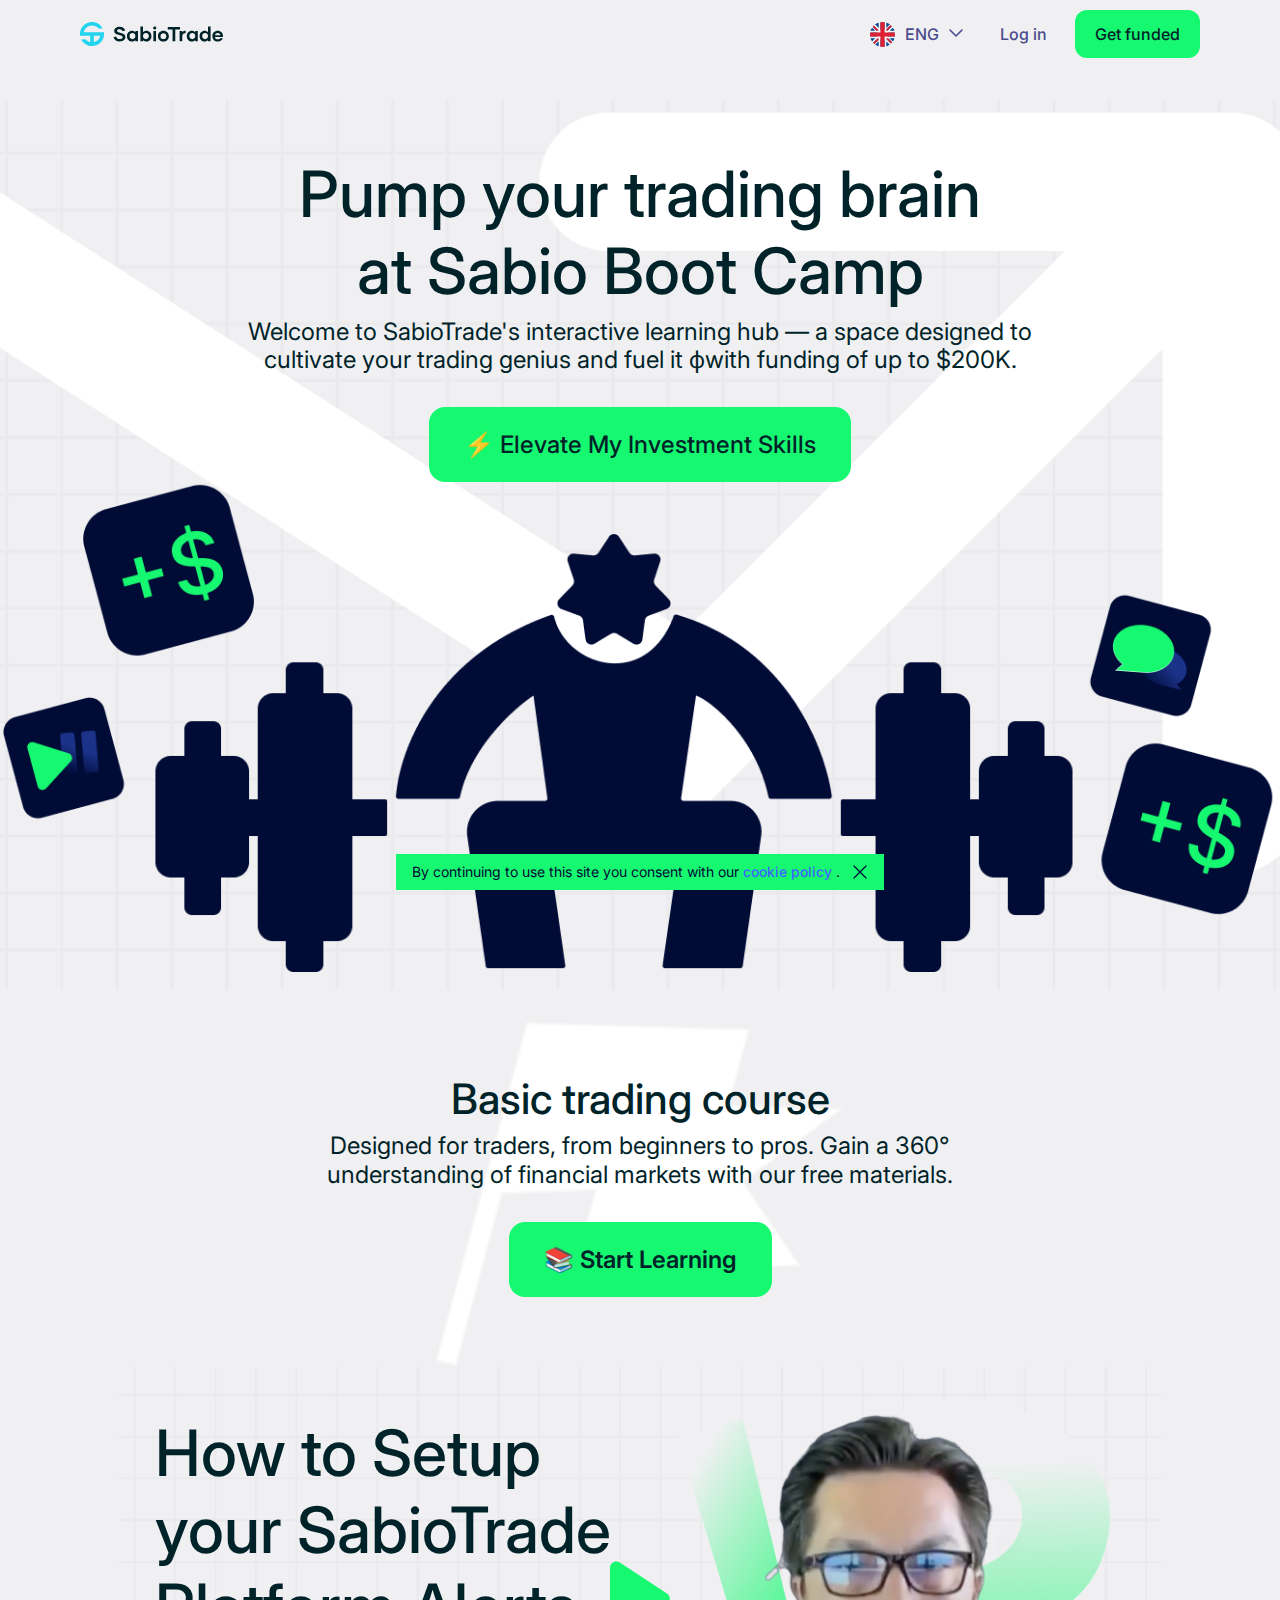
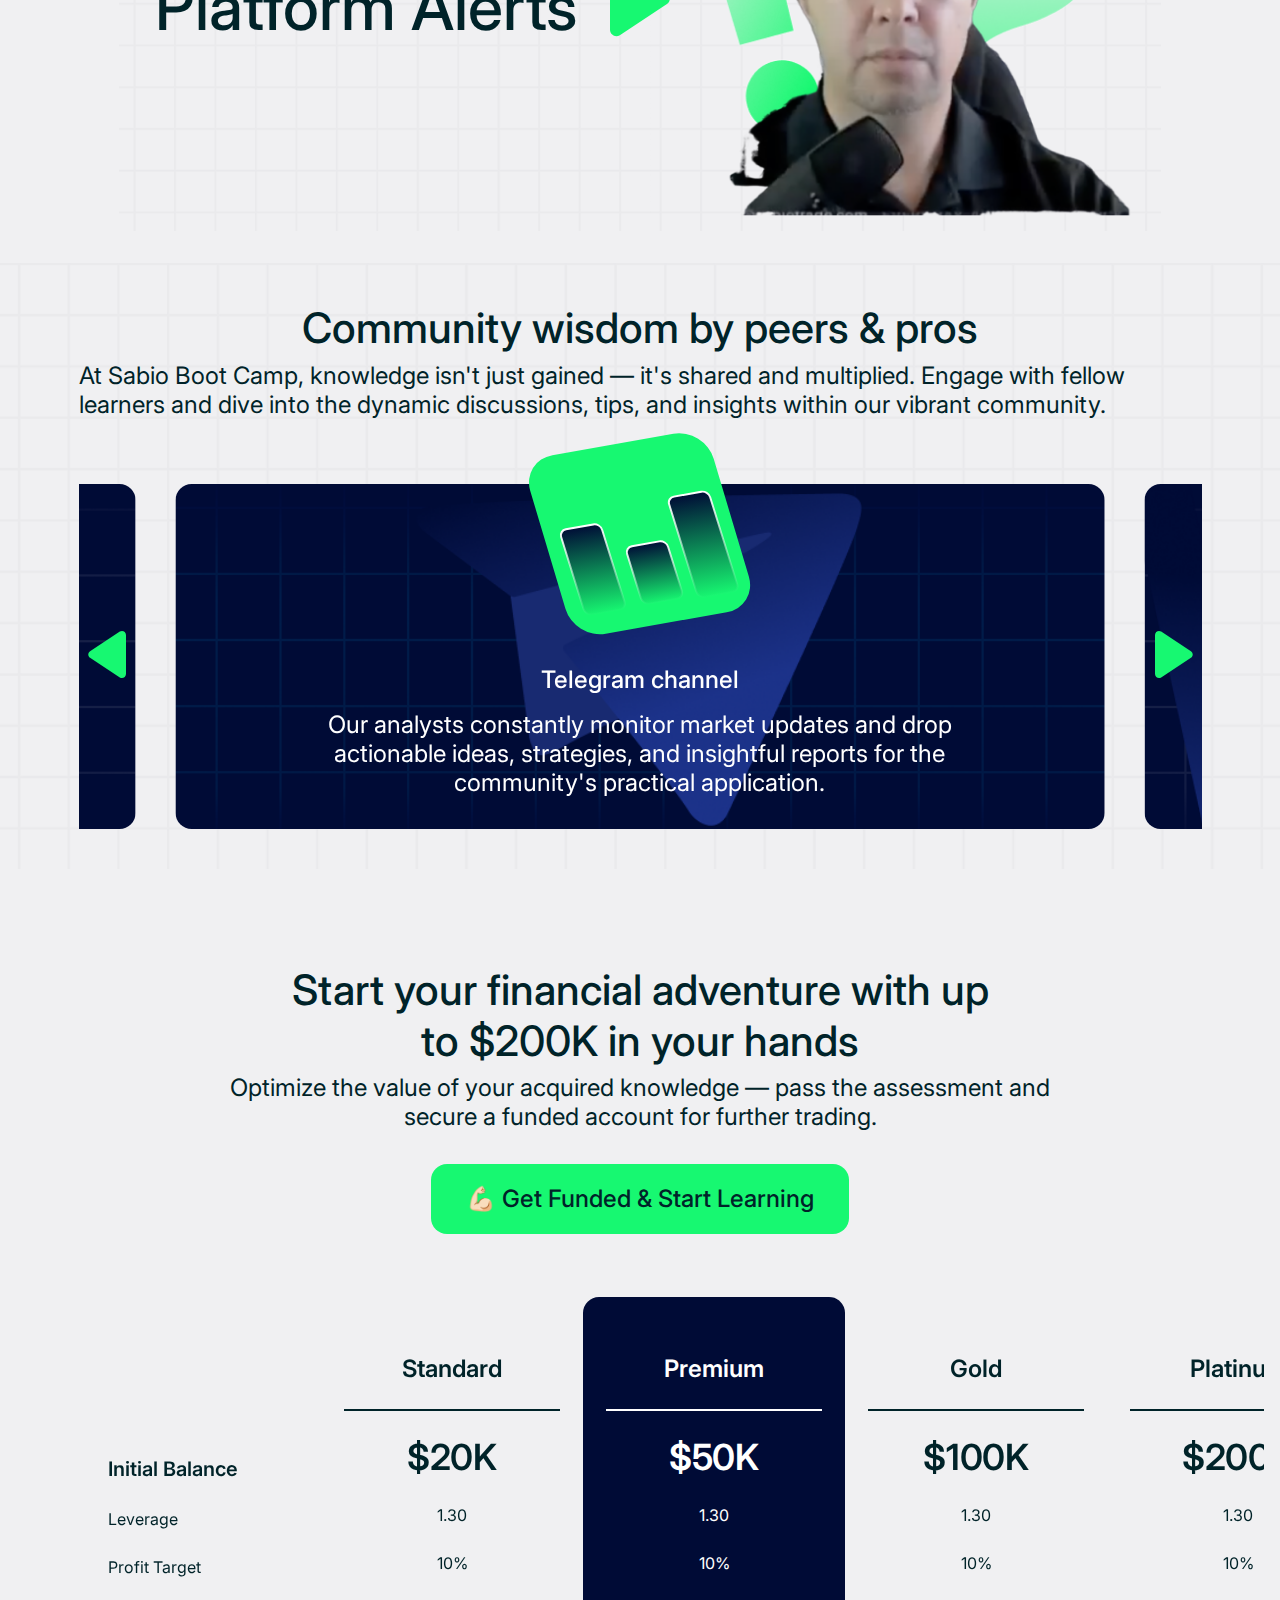
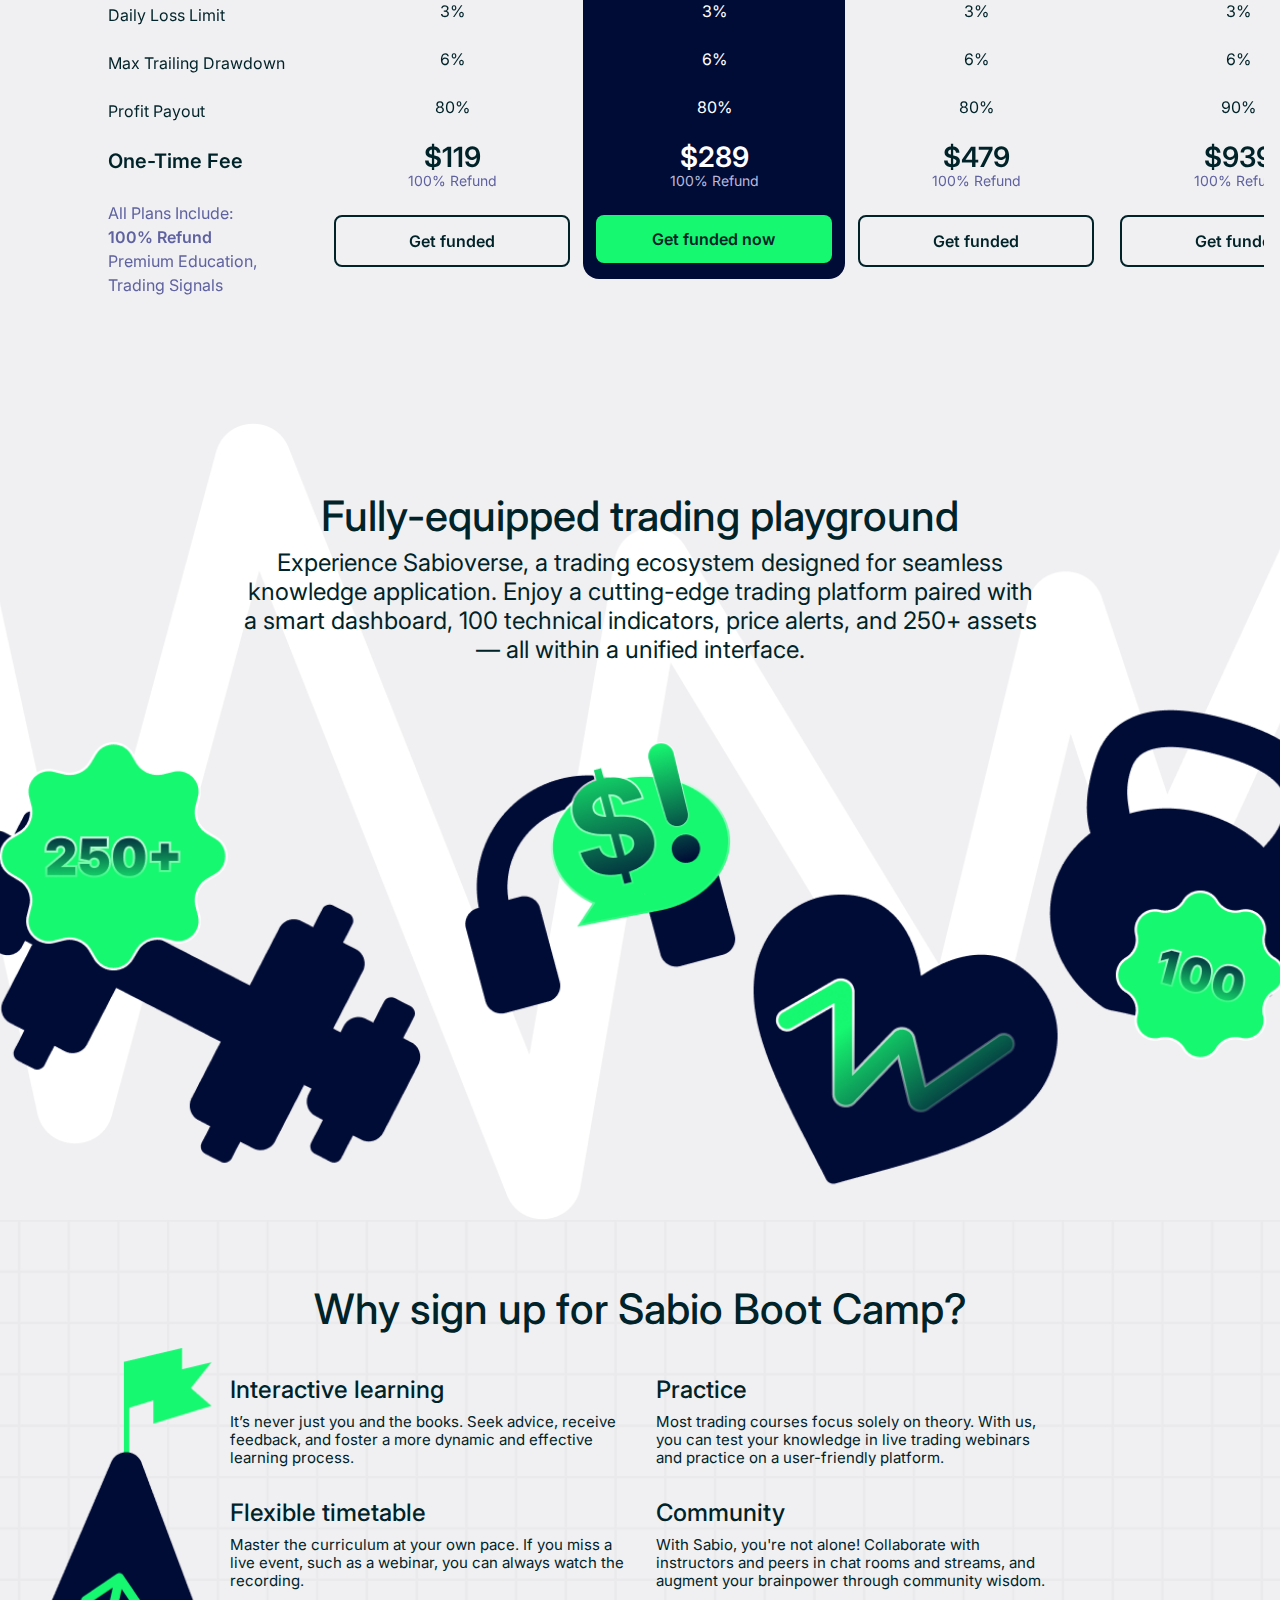
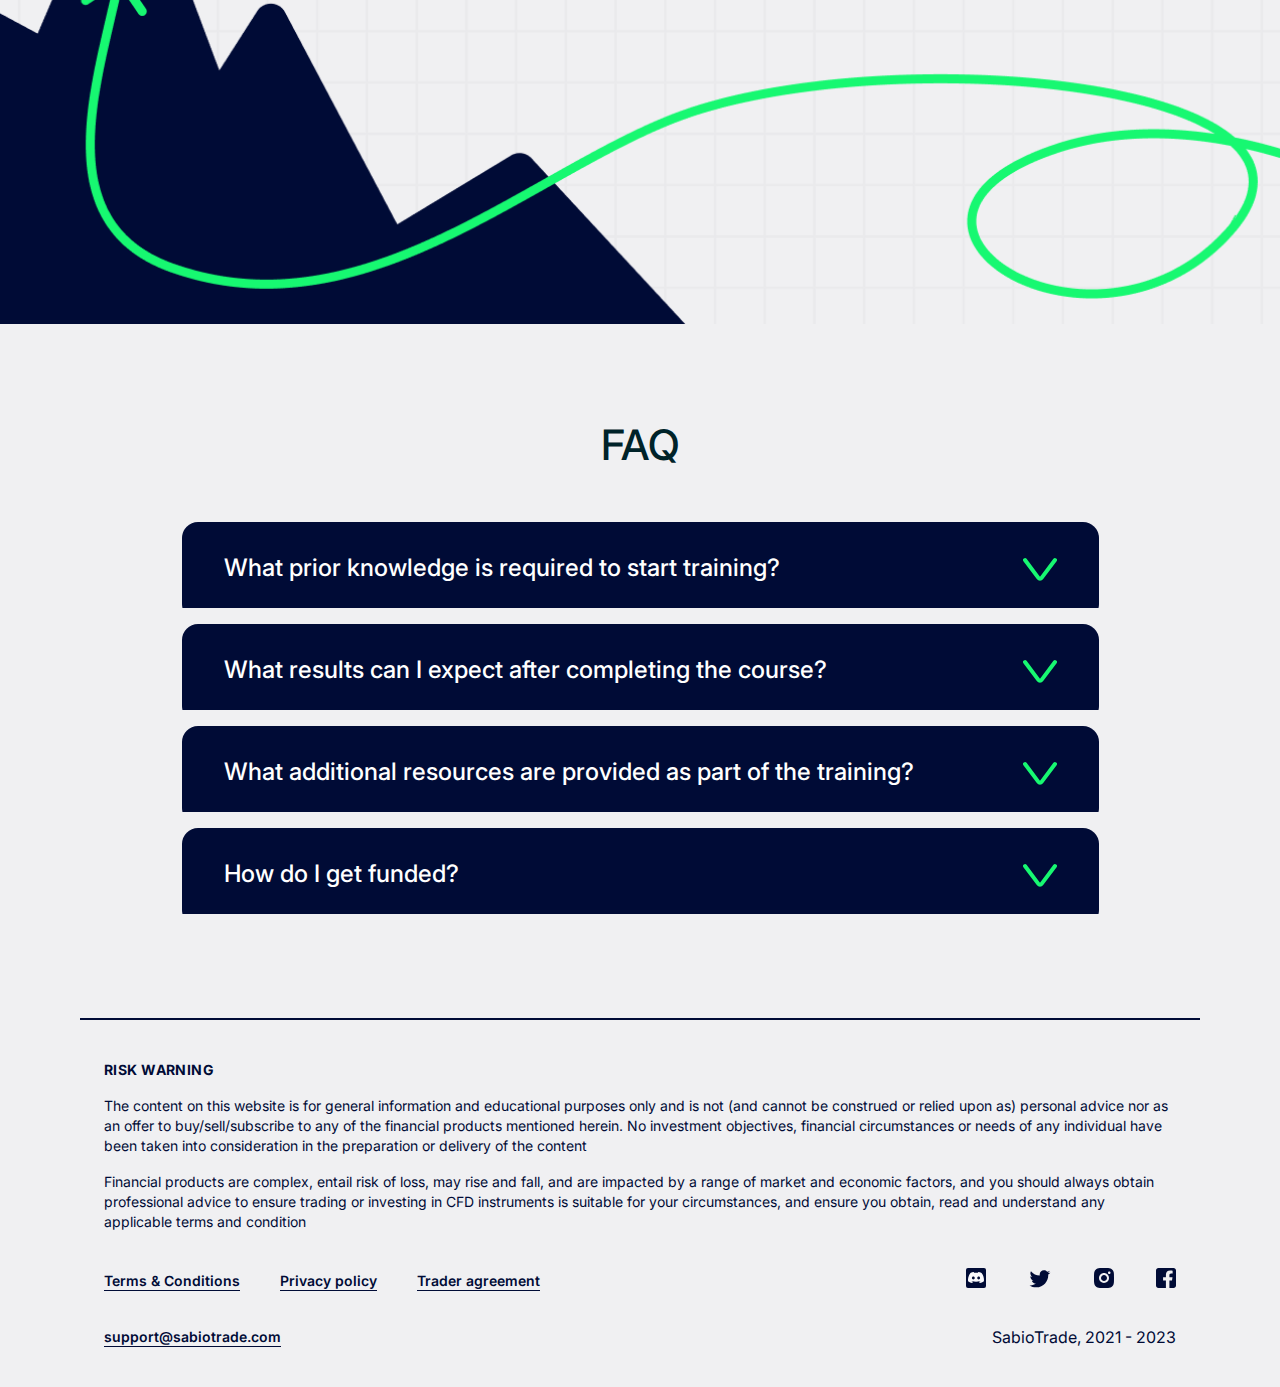
==== commit 464bbbee: "пофиксил слайдер" ====
--- a/index.html
+++ b/index.html
@@ -146,27 +146,35 @@
           <div class="swiper trade_slide ">
             <div class="swiper-wrapper">
               <div class="swiper-slide swiper-slide-one">
+                <div class="slide__img">
                 <img class="swiper-slide__img" src="./img/Group-3458.svg" alt="">
+                </div>
                 <h2 class="title">
                   Telegram channel
                 </h2>
                 <p>Our analysts constantly monitor market updates and drop actionable ideas, strategies, and insightful reports for the community's practical application.</p>
               </div>
               <div class="swiper-slide swiper-slide-fhour ">
+                <div class="slide__img">
                 <img class="swiper-slide__img" src="./img/Group-3457.svg" alt="">
+                </div>
                 <h2 class="title">Discord community</h2>
                 <p>Join the epicenter of our traders' community — immerse yourself in insights, quizzes, networking, and round-the-clock motivation.</p>
               </div>
               
               <div class="swiper-slide swiper-slide-three">
+                <div class="slide__img">
                 <img class="swiper-slide__img" src="./img/Frame-8952.svg" alt="">
+              </div>
                 <h2 class="title">
                   Weekly articles
                 </h2>
                 <p>Access exclusive articles curated by our analysts. Those include reports on market events, trading tips, and secrets we only reveal to our campers.</p>
               </div>
               <div class="swiper-slide swiper-slide-two">
+                <div class="slide__img">
                 <img class="swiper-slide__img" src="./img/Group-3488.svg" alt="">
+                </div>
                 <h2 class="title">
                   Q&A sessions
                 </h2>
--- a/css/main.css
+++ b/css/main.css
@@ -376,15 +376,31 @@
   margin-top: 32px;
   padding-top: 56px;
   padding-bottom: 43px;
-  background: url(../img/Frame-618-3.png) no-repeat center right;
+  background: url(../img/Frame-618-1.png) no-repeat center center;
   background-size: cover;
   height: 903px;
+  position: relative;
+}
+
+.intro::before{
+  content: "";
+    width: 100%;
+    height: 512px;
+    position: absolute;
+    bottom: 0;
+    background: url(../img/Group-3493-1.png) no-repeat;
+    background-size: cover;
 }
 .intro__img {
   display: none;
   max-width: 580px;
   margin-top: -100px;
 }
+@media (max-width: 580px) {
+  .intro__img {
+    display: block;
+  }
+}
 .intro__img img {
   width: 100%;
 }
@@ -395,8 +411,17 @@
 }
 @media (max-width: 1300px) {
   .intro {
-    background-size: contain;
-    height:890px;
+    background-size: cover;
+    height: 890px;
+  }
+  .intro::before{
+      background-size: contain;
+  }
+}
+@media (max-width: 1200px) {
+  .intro {
+    background-size: cover;
+    height: 890px;
   }
 }
 @media (max-width: 580px) {
@@ -405,26 +430,45 @@
   }
 }
 
-
 @media (max-width: 990px) {
   .intro {
-    background-size: contain;
-    height:890px;
-  }
-}
-@media (max-width: 780px) {
+    height: 800px;
+  }
+  .intro::before {
+    height: 400px;
+   
+}
+}
+@media (max-width: 800px) {
   .intro {
-    background-size: contain;
-    height: 495px;
-    padding-top: 0;
-  }
-}
+    height: 680px;
+  }
+}
+@media (max-width: 680px) {
+ 
+  .intro::before {
+    height: 350px;
+   
+}
+ 
+}
+@media (max-width: 580px) {
+ 
+  .intro::before {
+    display: none;
+  }
+ 
+}
+
 @media (max-width: 580px) {
   .intro {
     margin-top: 16px;
     background: url(../img/Frame-618-5.png) no-repeat center center;
     background-size: cover;
     height: auto;
+  }
+  .intro::before {
+    height: 350px;
   }
 }
 .intro-section-bg {
@@ -928,6 +972,11 @@
     height: 1323px;
   }
 }
+@media (max-width: 1200px) {
+  .trading-playground {
+    padding-top: 52px;
+  }
+}
 @media (max-width: 580px) {
   .trading-playground {
     padding-top: 25px;
@@ -969,6 +1018,16 @@
 @media (min-width: 1900px) {
   .boot-camp {
     height: 850px;
+  }
+}
+@media (max-width: 1200px){
+  .boot-camp{
+    height: 1000px;
+  }
+}
+@media (max-width: 730px){
+  .boot-camp{
+    height: 1100px;
   }
 }
 .boot-camp::before {
@@ -1282,7 +1341,7 @@
   left: 50%;
   -webkit-transform: translateX(-50%);
   transform: translateX(-50%);
-  background: var(--blue);
+  background: var(--green);
   padding: 6px 12px 6px 16px;
   z-index: 100;
 }
@@ -1303,7 +1362,7 @@
   font-weight: 400;
   font-size: 14px;
   line-height: 20px;
-  color: #fdfdfe;
+  color: var(--black-bg);
   margin-right: 8px;
   display: flex;
   align-items: center;
@@ -1320,7 +1379,7 @@
   margin-left: 5px;
   display: contents;
   white-space: nowrap;
-  color: #c2c9ff;
+  color: #3e65ff;
 }
 
 .cookie-bar__close {
@@ -1333,10 +1392,11 @@
 .cookie-bar__close svg path {
   -webkit-transition: 0.4s ease-in-out;
   transition: 0.4s ease-in-out;
+  stroke: var(--black-bg);
 }
 
 .cookie-bar__close:hover svg path {
-  stroke: #fdfdfe;
+  stroke: var(--black);
 }
 
 .lang__list {
@@ -1874,8 +1934,11 @@
     background-color: rgba(0, 11, 54, 1);
   }
 }
-.trade .swiper {
-  padding-top: 60px;
+
+@media screen and (max-width: 580px) {
+  .trade .swiper {
+    padding-top: 24px;
+  }
 }
 .swiper-slide-one {
   background: url(../img/Group=3492.png) no-repeat center;
@@ -1968,7 +2031,7 @@
   display: flex;
   align-items: center;
   justify-content: center;
-  margin: 65px auto 0 auto;
+  margin: 5px auto 0 auto;
 }
 @media screen and (max-width: 580px) {
   .trade .row {
@@ -2143,6 +2206,11 @@
 }
 .tarif_row_mobile {
   display: none;
+}
+@media  (max-width: 1200px) {
+  .tarif_row_mobile {
+    padding-top: 32px;
+  }
 }
 .mobile-show {
   display: none;
@@ -2523,12 +2591,11 @@
   .trade {
     padding: 64px 0;
   }
+
   .trade .title.mb-60 {
     margin-bottom: 42px;
   }
-  .trade .row button {
-    display: none;
-  }
+
   .trade .row {
     width: 100%;
   }
@@ -2563,6 +2630,27 @@
     padding: 16px;
     margin-top: 0;
     margin-bottom: 0px;
+  }
+  @media (max-width: 580px) {
+    .trade {
+      padding: 24px 0 0 0;
+    }
+    .trade .container {
+      padding-left: 8px;
+      padding-right: 8px;
+    }
+    .tariffs {
+      padding: 64px 0 54px 0;
+    }
+    .video .container {
+      padding-left: 8px;
+      padding-right: 8px;
+    }
+  }
+  @media (max-width: 1030px) {
+    .trade .row button {
+      display: none;
+    }
   }
 
   footer {
@@ -2745,3 +2833,47 @@
     text-align: center;
   }
 }
+.slide__img {
+  position: relative;
+  width: 100%;
+}
+.swiper-slide__img {
+  position: absolute;
+  top: -212px;
+  left: 50%;
+  transform: translate(-50%);
+  width: 238px;
+  height: 212px;
+}
+.trade_slide .swiper-slide {
+  min-height: 345px;
+}
+.trade .swiper {
+  padding-top: 60px;
+}
+@media (max-width: 800px) {
+  .trade .swiper {
+    padding-top: 90px;
+  }
+}
+@media (max-width: 640px) {
+  .trade .swiper {
+    padding-top: 125px;
+  }
+}
+@media screen and (max-width: 580px) {
+  .trade .swiper {
+    padding-top: 24px;
+  }
+}
+@media (max-width: 580px) {
+  .swiper-slide__img {
+    position: static;
+    transform: translate(0);
+  }
+  .swiper-slide__img {
+    width: 188px;
+    height: 188px;
+    margin: 0 auto;
+  }
+}
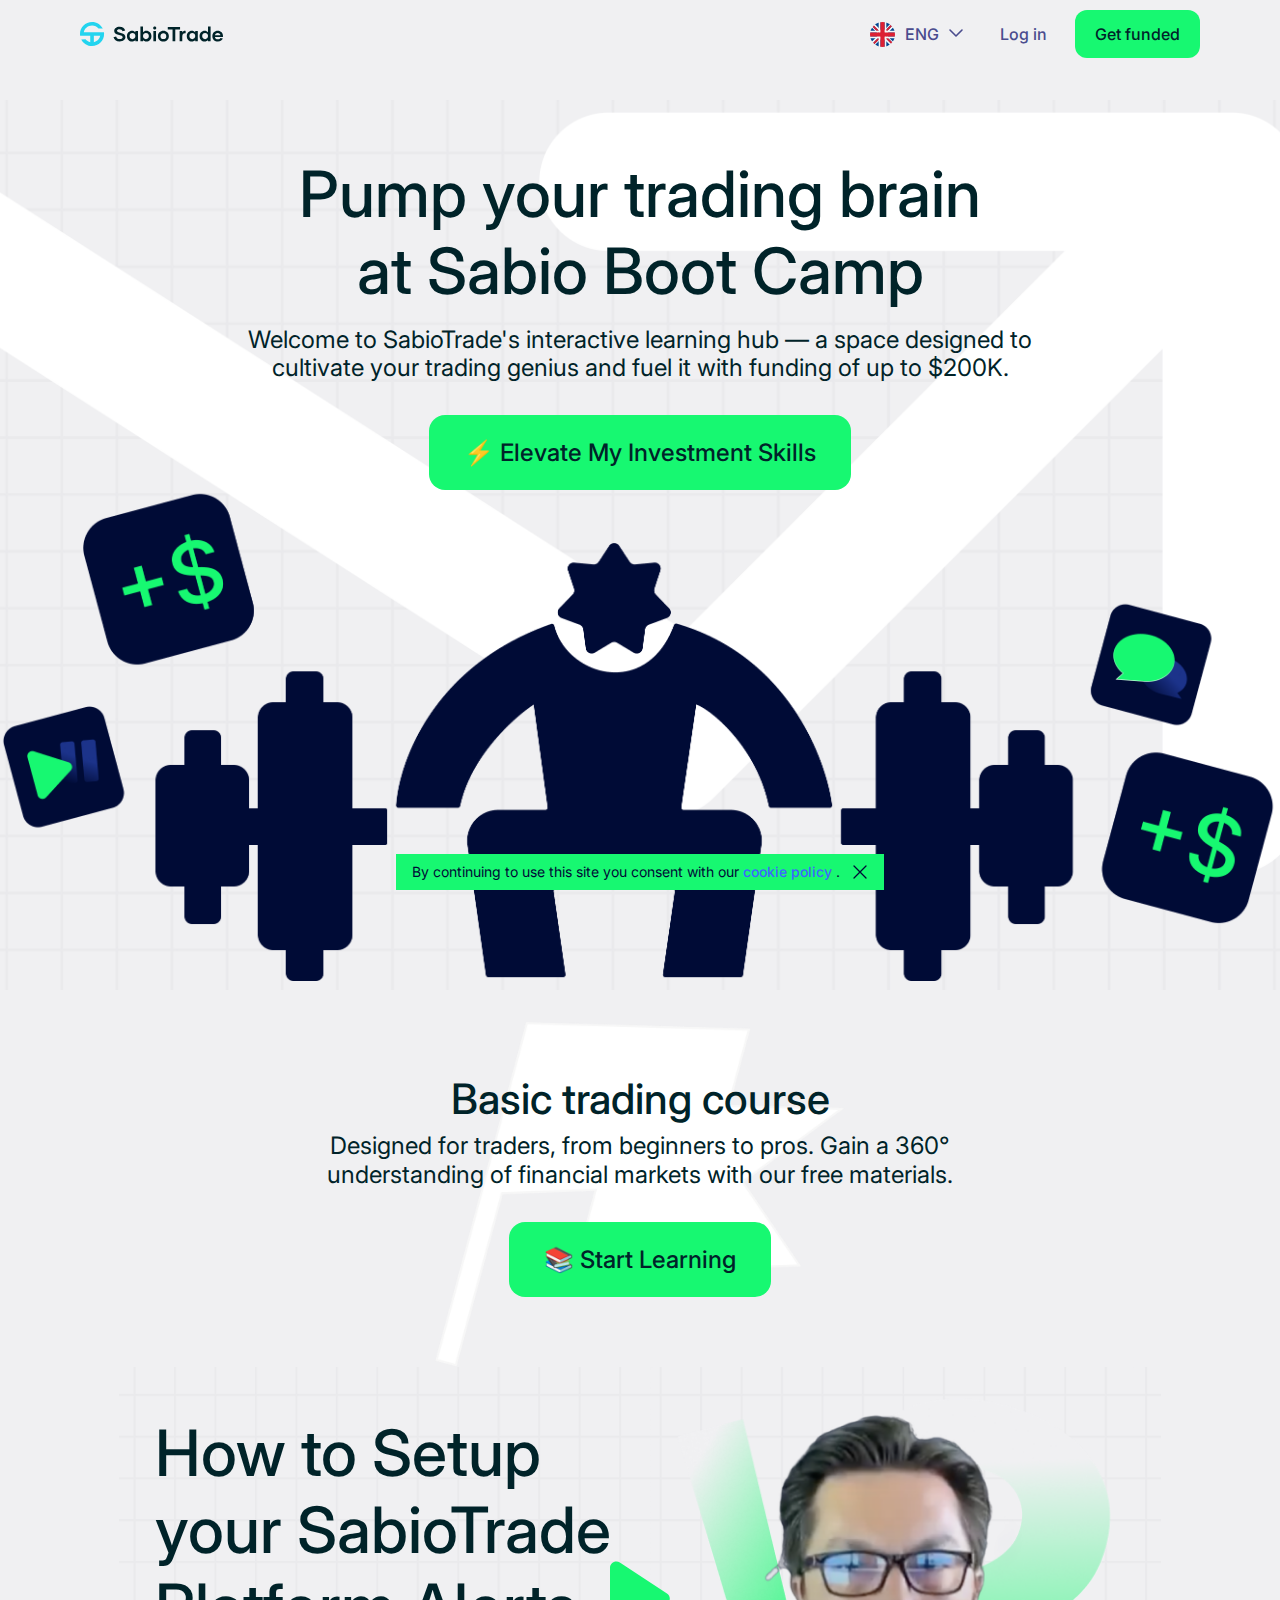
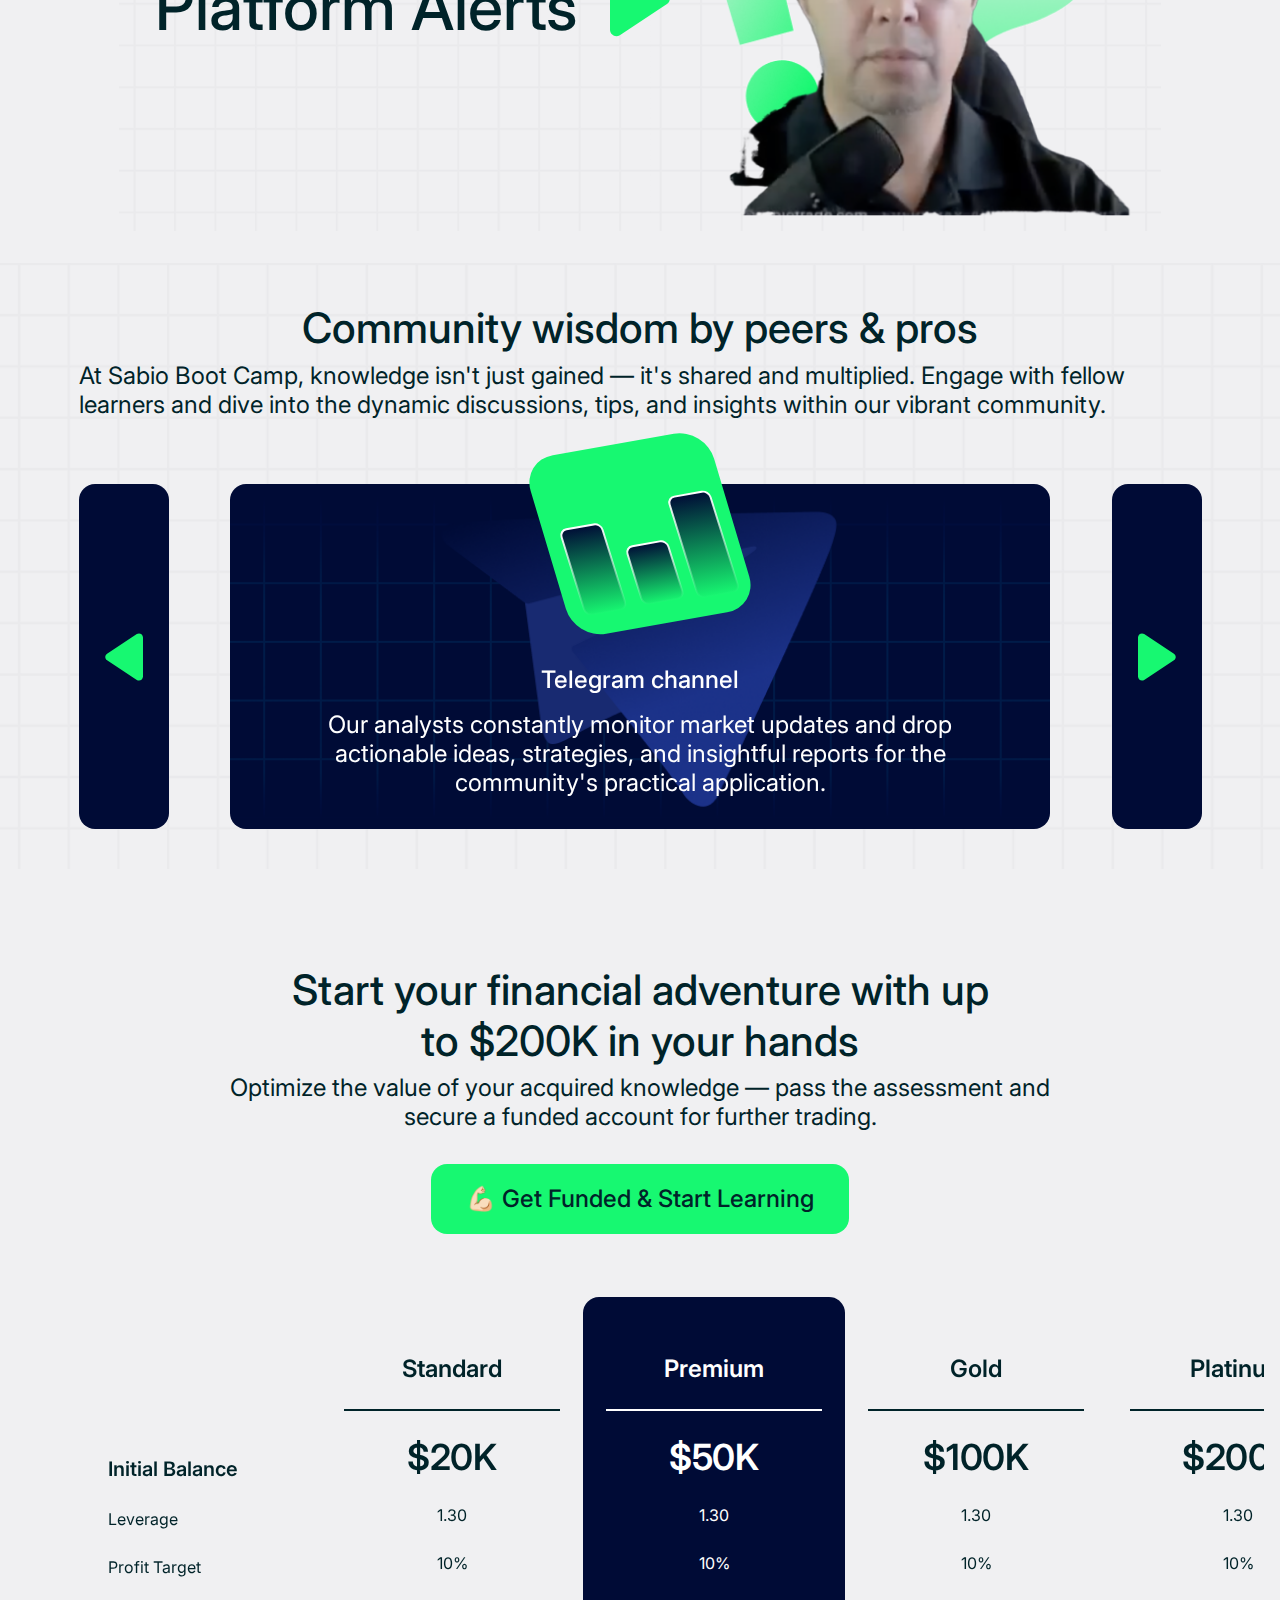
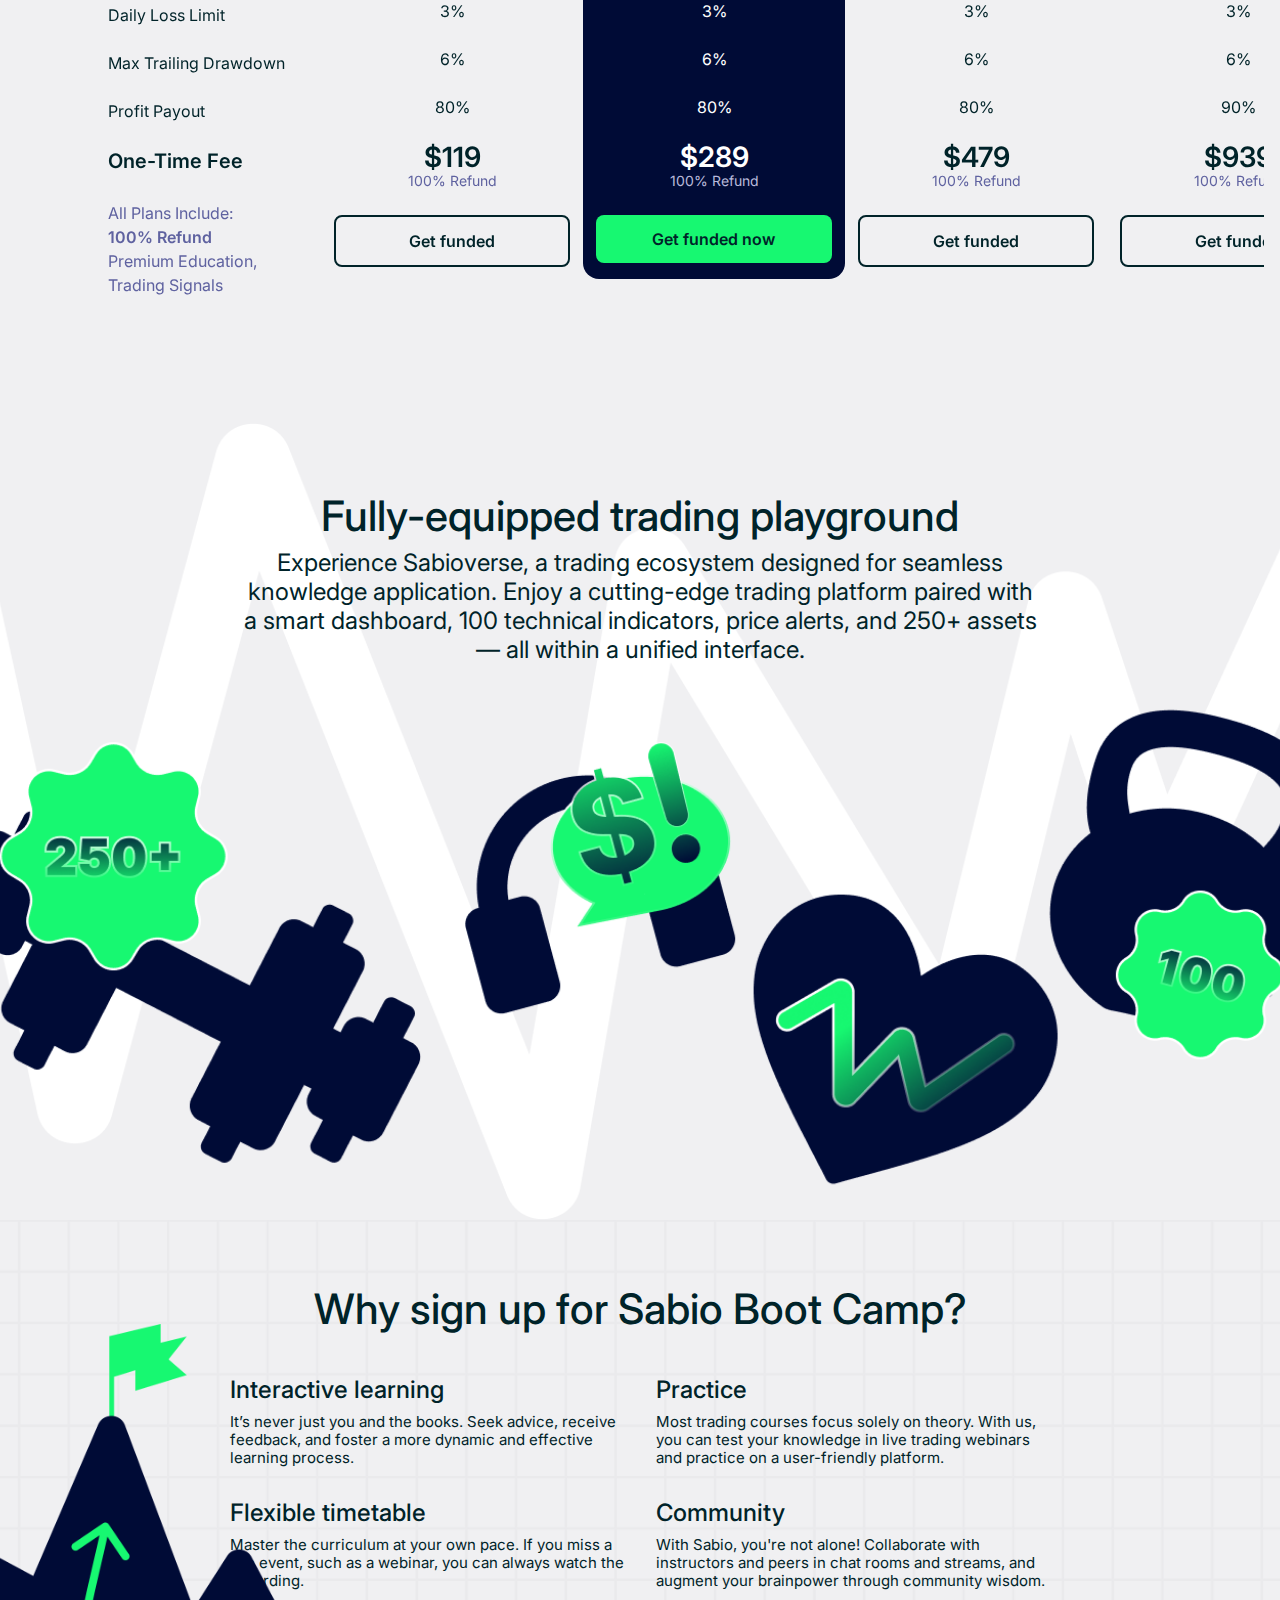
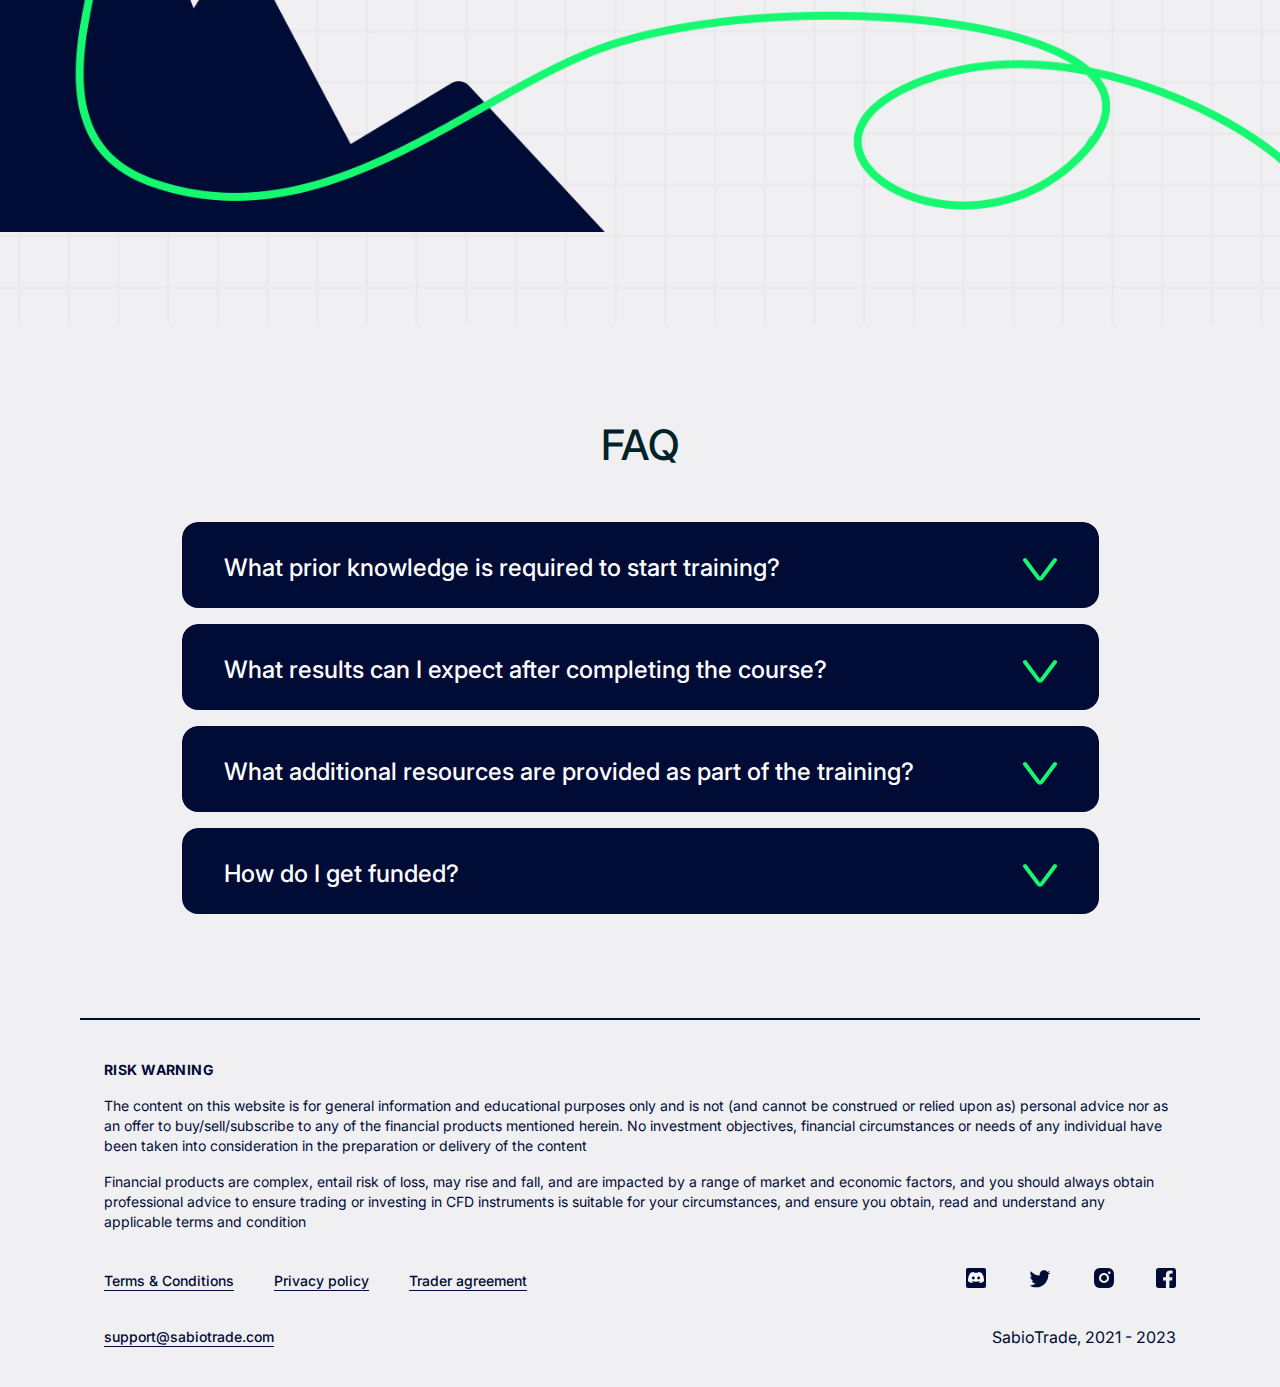
==== commit ce6f0866: "пофиксил бэкграунд блока" ====
--- a/index.html
+++ b/index.html
@@ -96,7 +96,7 @@
             <p class="top__texts-title">Pump your trading brain  <br>
               at Sabio Boot Camp</p>
             <p class="top__texts-text">
-              Welcome to SabioTrade's interactive learning hub — a space designed to cultivate your trading genius and fuel it фwith funding of up to $200K.
+              Welcome to SabioTrade's interactive learning hub — a space designed to cultivate your trading genius and fuel it with funding of up to $200K.
             </p>
 
           </div>
@@ -142,7 +142,11 @@
         <div class="trade__text">At Sabio Boot Camp, knowledge isn't just gained — it's shared and multiplied. Engage with fellow learners and dive into the dynamic discussions, tips, and insights within our vibrant community.</div>
         <div class="row">
           
-  
+          <button class="btn-prev">
+            <svg width="38" height="48" viewBox="0 0 38 48" fill="none" xmlns="http://www.w3.org/2000/svg">
+              <path d="M2.07288 20.6593C-0.327166 22.2398 -0.32716 25.7602 2.07289 27.3407L31.8 46.9171C34.4597 48.6686 38 46.761 38 43.5764L38 4.42359C38 1.23903 34.4597 -0.668574 31.8 1.0829L2.07288 20.6593Z" fill="#17F871"/>
+              </svg>
+          </button>
           <div class="swiper trade_slide ">
             <div class="swiper-wrapper">
               <div class="swiper-slide swiper-slide-one">
@@ -182,20 +186,16 @@
               </div>
               
             </div>
-            <button class="btn-prev">
-              <svg width="38" height="48" viewBox="0 0 38 48" fill="none" xmlns="http://www.w3.org/2000/svg">
-                <path d="M2.07288 20.6593C-0.327166 22.2398 -0.32716 25.7602 2.07289 27.3407L31.8 46.9171C34.4597 48.6686 38 46.761 38 43.5764L38 4.42359C38 1.23903 34.4597 -0.668574 31.8 1.0829L2.07288 20.6593Z" fill="#17F871"/>
-                </svg>
-            </button>
-            <button class="btn-next">
-              <svg width="38" height="48" viewBox="0 0 38 48" fill="none" xmlns="http://www.w3.org/2000/svg">
-                <path d="M35.9271 20.6593C38.3272 22.2398 38.3272 25.7602 35.9271 27.3407L6.19996 46.9171C3.54031 48.6686 1.63958e-06 46.761 1.77878e-06 43.5764L3.4902e-06 4.42359C3.6294e-06 1.23903 3.54032 -0.668574 6.19997 1.0829L35.9271 20.6593Z" fill="#17F871"/>
-                </svg>
-            </button>
-          </div>
-
-         
-          </div>
+          
+          </div>
+
+          <button class="btn-next">
+            <svg width="38" height="48" viewBox="0 0 38 48" fill="none" xmlns="http://www.w3.org/2000/svg">
+              <path d="M35.9271 20.6593C38.3272 22.2398 38.3272 25.7602 35.9271 27.3407L6.19996 46.9171C3.54031 48.6686 1.63958e-06 46.761 1.77878e-06 43.5764L3.4902e-06 4.42359C3.6294e-06 1.23903 3.54032 -0.668574 6.19997 1.0829L35.9271 20.6593Z" fill="#17F871"/>
+              </svg>
+          </button>
+          </div>
+          
         </div>
   
       </div>
@@ -552,7 +552,7 @@
             </div>
             <div class="accordion__list" data-accordion="container">
               <div class="accordion__inner defaultS">
-                Everyone is welcome, from beginners to seasoned professionals. However, we expect potential campers to have at least a basic understanding of how markets work. If you already have trading experience and a history of successful transactions, that's a plus.
+                Our additional resources include access to a secret Telegram channel, a Discord community, as well as e-books and exclusive analytical materials.
               </div>
             </div>
           </div>
@@ -588,7 +588,7 @@
             </div>
             <div class="accordion__list" data-accordion="container">
               <div class="accordion__inner defaultS">
-                Everyone is welcome, from beginners to seasoned professionals. However, we expect potential campers to have at least a basic understanding of how markets work. If you already have trading experience and a history of successful transactions, that's a plus.
+                You can purchase any SabioTrade plan at any time, but your performance is likely to improve after completing the Sabio Boot Camp. To qualify for a funded account, select one of the assessment plans starting from $50 and complete the trading challenge without breaching the  rules. If you succeed, you'll receive a funded account proportionate to your chosen tariff. No additional investments required.
               </div>
             </div>
           </div>
--- a/css/main.css
+++ b/css/main.css
@@ -1,5 +1,4 @@
-@import url("https://fonts.googleapis.com/css2?family=Pixelify+Sans&amp;display=swap");
-@import url("https://fonts.googleapis.com/css2?family=IBM+Plex+Mono:wght@400;500;600;700&amp;display=swap");
+@import url('https://fonts.googleapis.com/css2?family=Inter:wght@300;400;500;600;700;800;900&display=swap');
 :root {
   --black: #002329;
   --black-bg: #000b36;
@@ -376,20 +375,20 @@
   margin-top: 32px;
   padding-top: 56px;
   padding-bottom: 43px;
-  background: url(../img/Frame-618-1.png) no-repeat center center;
-  background-size: cover;
-  height: 903px;
+  background: url(../img/Frame-618-big.png) no-repeat center center;
+  background-size: contain;
+  height: 921px;
   position: relative;
 }
 
-.intro::before{
+.intro::before {
   content: "";
-    width: 100%;
-    height: 512px;
-    position: absolute;
-    bottom: 0;
-    background: url(../img/Group-3493-1.png) no-repeat;
-    background-size: cover;
+  width: 100%;
+  height: 512px;
+  position: absolute;
+  bottom: 0;
+  background: url(../img/Group-3493-big.png) no-repeat right  center;
+  background-size: contain;
 }
 .intro__img {
   display: none;
@@ -404,9 +403,47 @@
 .intro__img img {
   width: 100%;
 }
+@media (min-width: 1500px) {
+  .intro {
+    height: 1050px;
+  }
+  .intro::before {
+    height: 620px;
+  }
+    
+}
+@media (min-width: 1700px) {
+  .intro {
+    height: 1150px;
+  }
+  .intro::before {
+    height: 700px;
+  }
+}
 @media (min-width: 1900px) {
   .intro {
+    background: url(../img/Frame-618-extra-big.png) no-repeat center center;
+    background-size: cover;
+  }
+  .intro::before {
+    height: 780px;
+    background-size: cover;
+  }
+}
+@media (min-width: 2200px) {
+  .intro {
     height: 1300px;
+  }
+  .intro::before {
+    height: 733px;
+  }
+}
+@media (min-width: 2500px) {
+  .intro {
+    height: 1300px;
+  }
+  .intro::before {
+    height: 933px;
   }
 }
 @media (max-width: 1300px) {
@@ -414,8 +451,8 @@
     background-size: cover;
     height: 890px;
   }
-  .intro::before{
-      background-size: contain;
+  .intro::before {
+    background-size: contain;
   }
 }
 @media (max-width: 1200px) {
@@ -436,28 +473,22 @@
   }
   .intro::before {
     height: 400px;
-   
-}
+  }
 }
 @media (max-width: 800px) {
   .intro {
-    height: 680px;
+    height: 610px;
   }
 }
 @media (max-width: 680px) {
- 
   .intro::before {
     height: 350px;
-   
-}
- 
+  }
 }
 @media (max-width: 580px) {
- 
   .intro::before {
     display: none;
   }
- 
 }
 
 @media (max-width: 580px) {
@@ -765,7 +796,7 @@
   font-style: normal;
   font-weight: 400;
   line-height: 120%;
-  margin-top: 8px;
+  margin-top: 16px;
   max-width: 826px;
 }
 @media (max-width: 1140px) {
@@ -883,7 +914,7 @@
   justify-content: center;
   color: var(--black);
   font-size: 24px;
-  font-weight: 600;
+  font-weight: 500;
   text-transform: capitalize;
   transition: 300ms ease;
 
@@ -1015,33 +1046,76 @@
   height: 704px;
   position: relative;
 }
+@media (min-width: 1500px) {
+  .boot-camp {
+    height: 800px;
+  }
+}
+@media (min-width: 1700px) {
+  .boot-camp {
+    height: 900px;
+  }
+}
 @media (min-width: 1900px) {
   .boot-camp {
     height: 850px;
   }
 }
-@media (max-width: 1200px){
-  .boot-camp{
+@media (max-width: 1200px) {
+  .boot-camp {
     height: 1000px;
   }
 }
-@media (max-width: 730px){
-  .boot-camp{
+@media (max-width: 730px) {
+  .boot-camp {
     height: 1100px;
   }
 }
 .boot-camp::before {
   content: "";
   width: 100%;
-  height: 576px;
+  height: 600px;
   position: absolute;
   bottom: 0;
-  background: url(../img/Group-3493.png) no-repeat;
-  background-size: cover;
+  background: url(../img/Group-3494-big.png) no-repeat;
+  background-size: contain;
+}
+@media (min-width: 1500px) {
+  .boot-camp::before {
+    height: 670px;
+  }
+}
+@media (min-width: 1700px) {
+  .boot-camp::before {
+    height: 770px;
+  }
 }
 @media (min-width: 1900px) {
   .boot-camp::before {
-    height: 720px;
+    height: 760px;
+    background-size: cover;
+  }
+}
+@media (min-width: 2200px) {
+  .boot-camp::before {
+    height: 850px;
+  }
+  .boot-camp {
+    height: 1000px;
+  }
+}
+@media (min-width: 2500px) {
+  .boot-camp::before {
+    height: 1000px;
+  }
+  .boot-camp {
+    height: 1200px;
+  }
+}
+@media (max-width: 1200px) {
+  .boot-camp::before {
+   
+    background-size: cover;
   }
 }
 @media (max-width: 580px) {
@@ -1119,7 +1193,7 @@
 }
 .accordion {
   overflow: hidden;
-
+border-radius: 16px;
   -webkit-transition: 0.3s ease-in-out;
   transition: 0.3s ease-in-out;
   color: var(--white);
@@ -2049,22 +2123,29 @@
   align-items: center;
   justify-content: center;
   position: relative;
-  border-radius: 50%;
+  border-radius: 16px;
+  margin-top: 60px;
 }
 
 .trade .row button.btn-next {
-  top: 58%;
+  /* top: 65%;
   transform: translateY(-58%);
   right: 0px;
-  position: absolute;
+  position: absolute; */
   z-index: 4;
+  height: 345px;
+  width: 90px;
+  background-color: var(--black-bg);
 }
 .trade .row button.btn-prev {
-  top: 58%;
+  /* top: 65%;
   transform: translateY(-58%);
   left: 0px;
-  position: absolute;
+  position: absolute; */
   z-index: 4;
+  height: 345px;
+  width: 90px;
+  background-color: var(--black-bg);
 }
 .trade_slide .swiper-slide-active {
   width: 80%;
@@ -2139,11 +2220,16 @@
   margin-top: 16px;
 }
 footer .container a {
-  font-weight: 600;
+  font-weight: 500;
   text-decoration: underline;
   text-decoration-thickness: 1px;
   text-underline-offset: 4px;
   transition: 0.3s;
+}
+@media  (max-width: 1200px) {
+  footer .container a {
+    text-decoration: none;
+  }
 }
 footer .container a:hover {
   text-decoration: none;
@@ -2207,7 +2293,7 @@
 .tarif_row_mobile {
   display: none;
 }
-@media  (max-width: 1200px) {
+@media (max-width: 1200px) {
   .tarif_row_mobile {
     padding-top: 32px;
   }
@@ -2850,6 +2936,7 @@
 }
 .trade .swiper {
   padding-top: 60px;
+  max-width: 820px;
 }
 @media (max-width: 800px) {
   .trade .swiper {
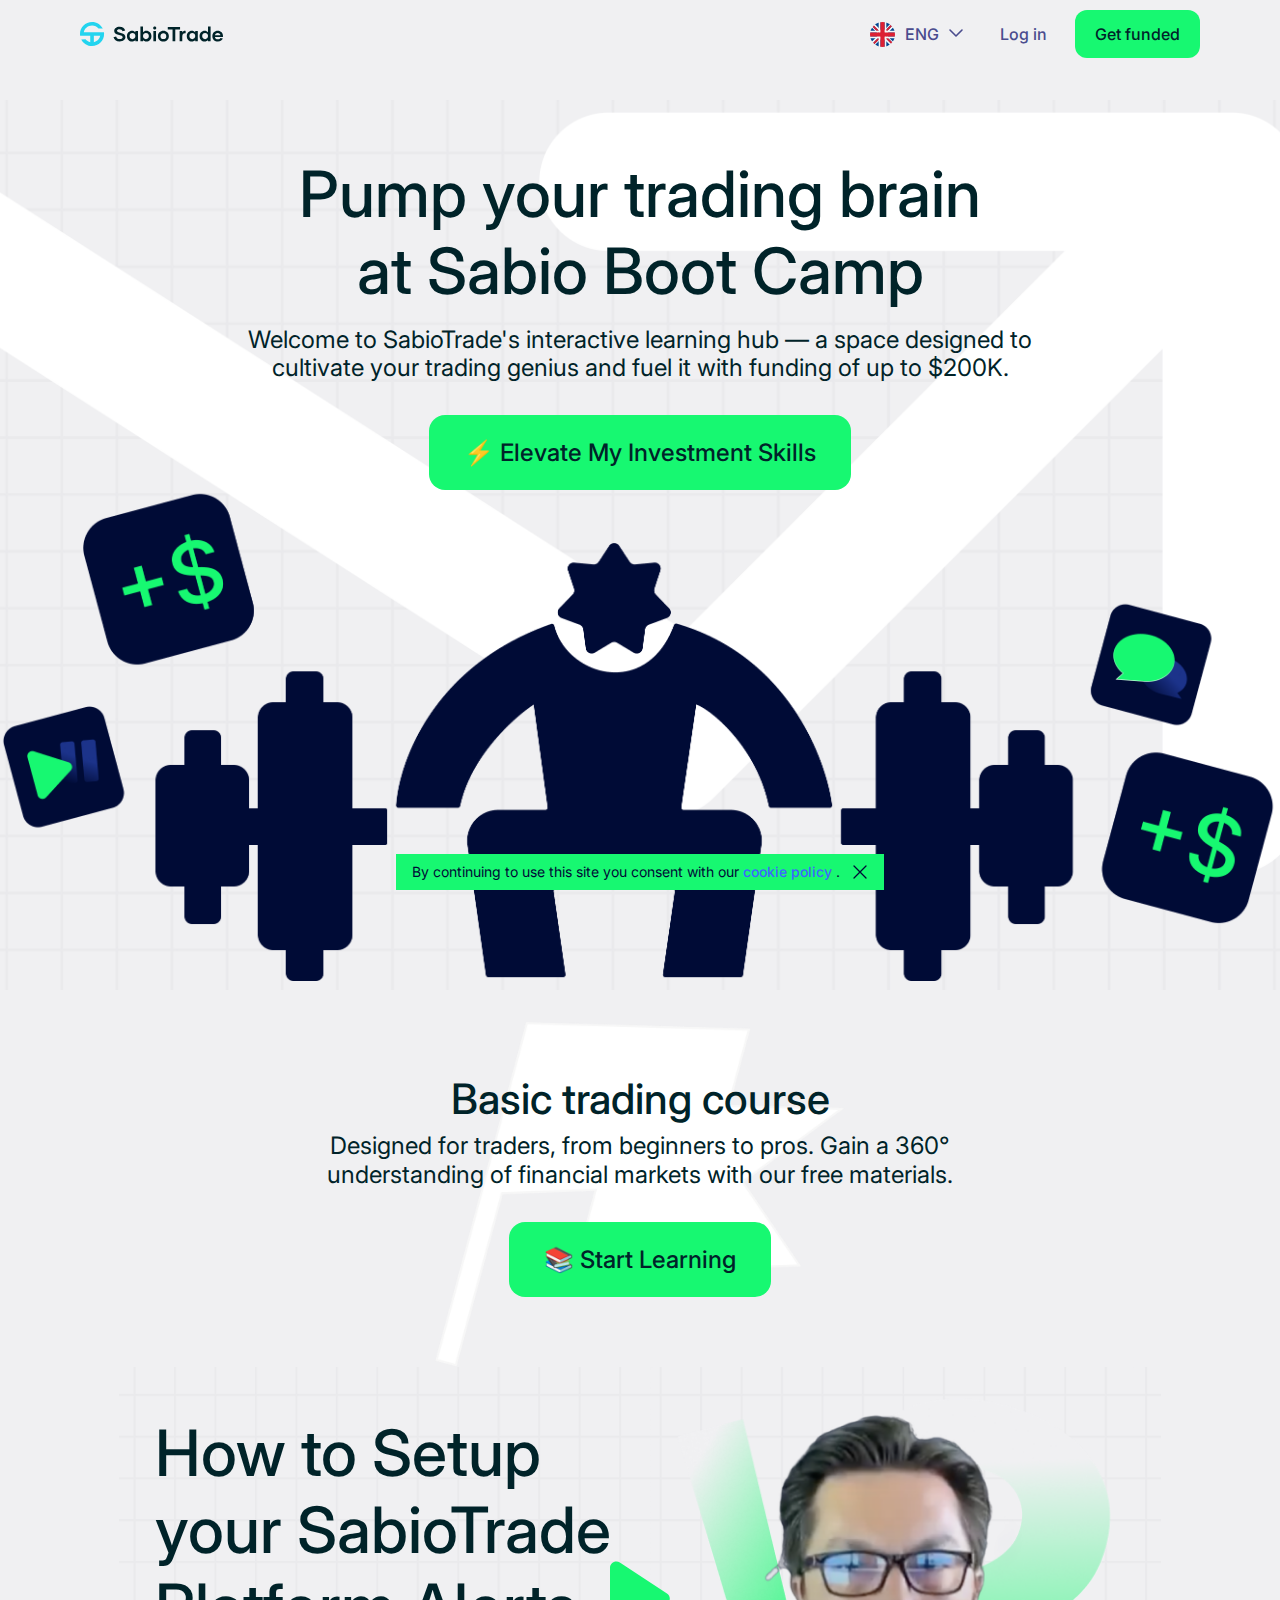
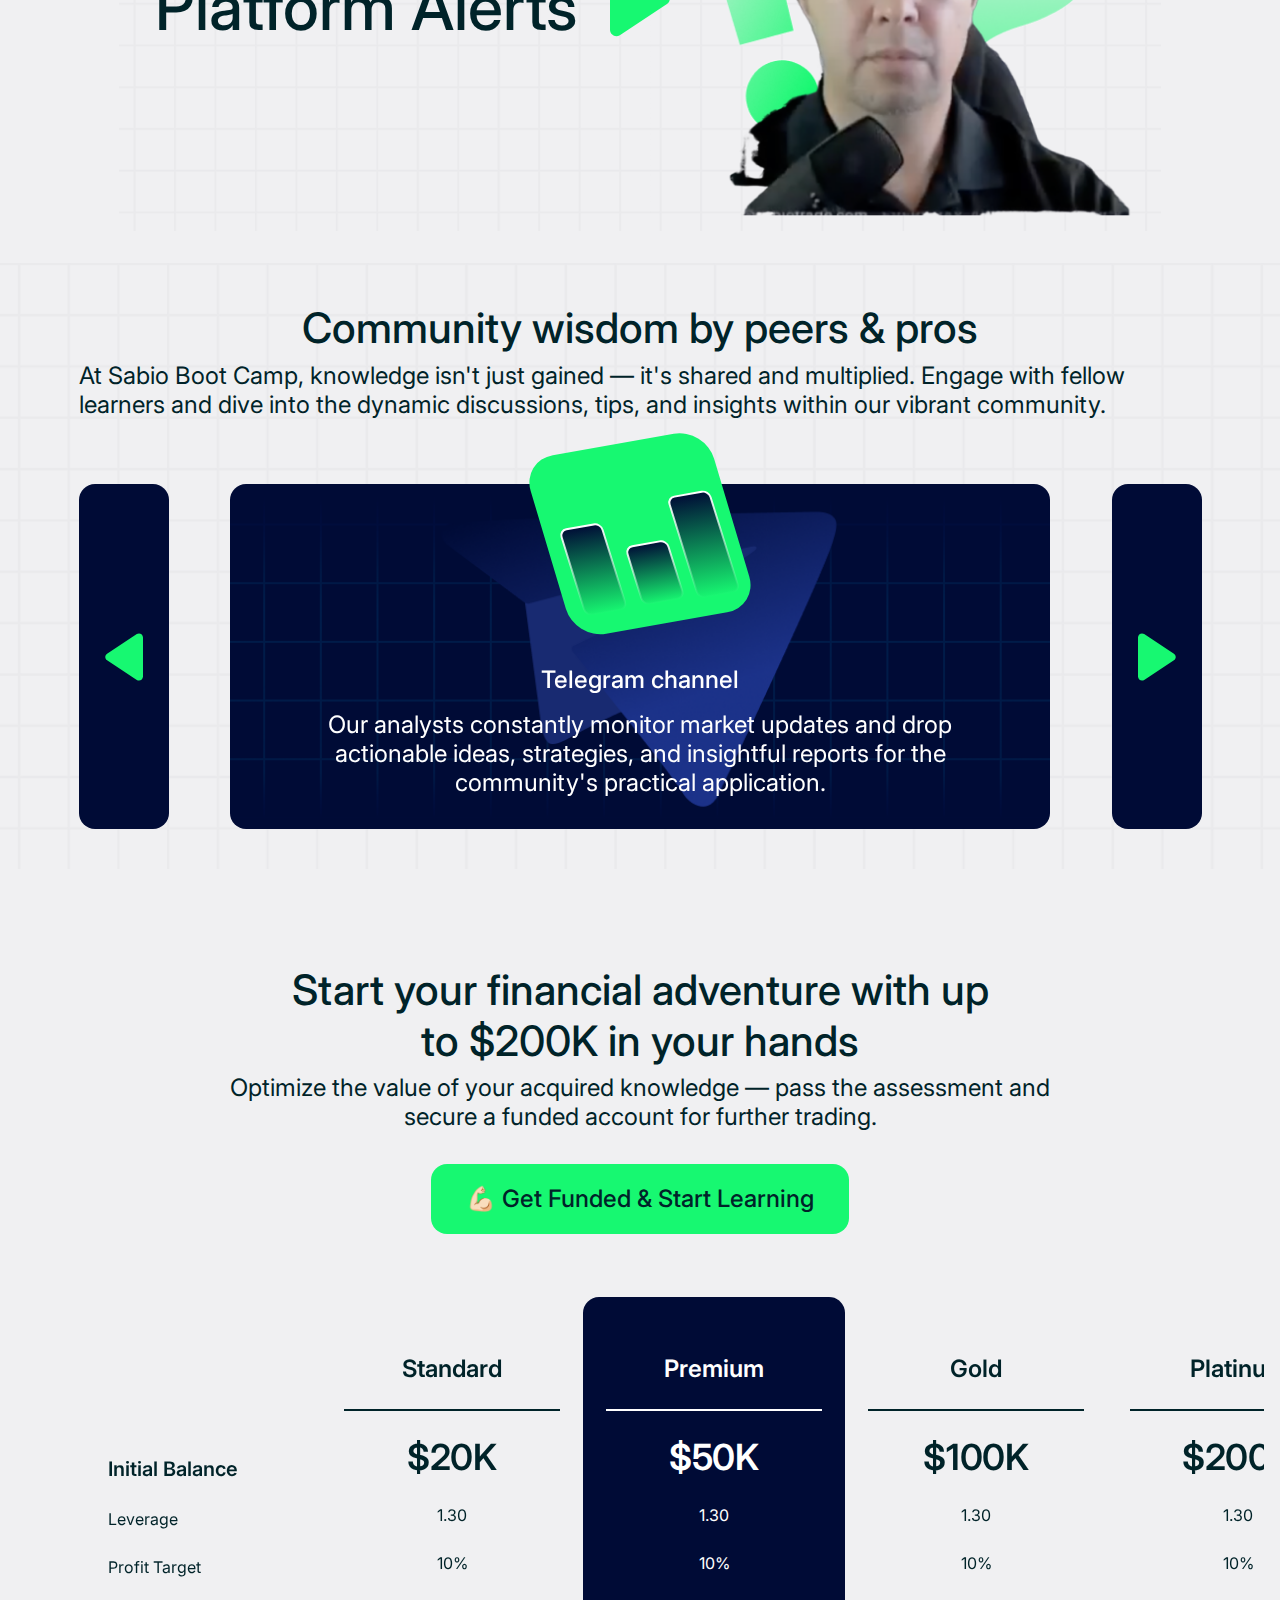
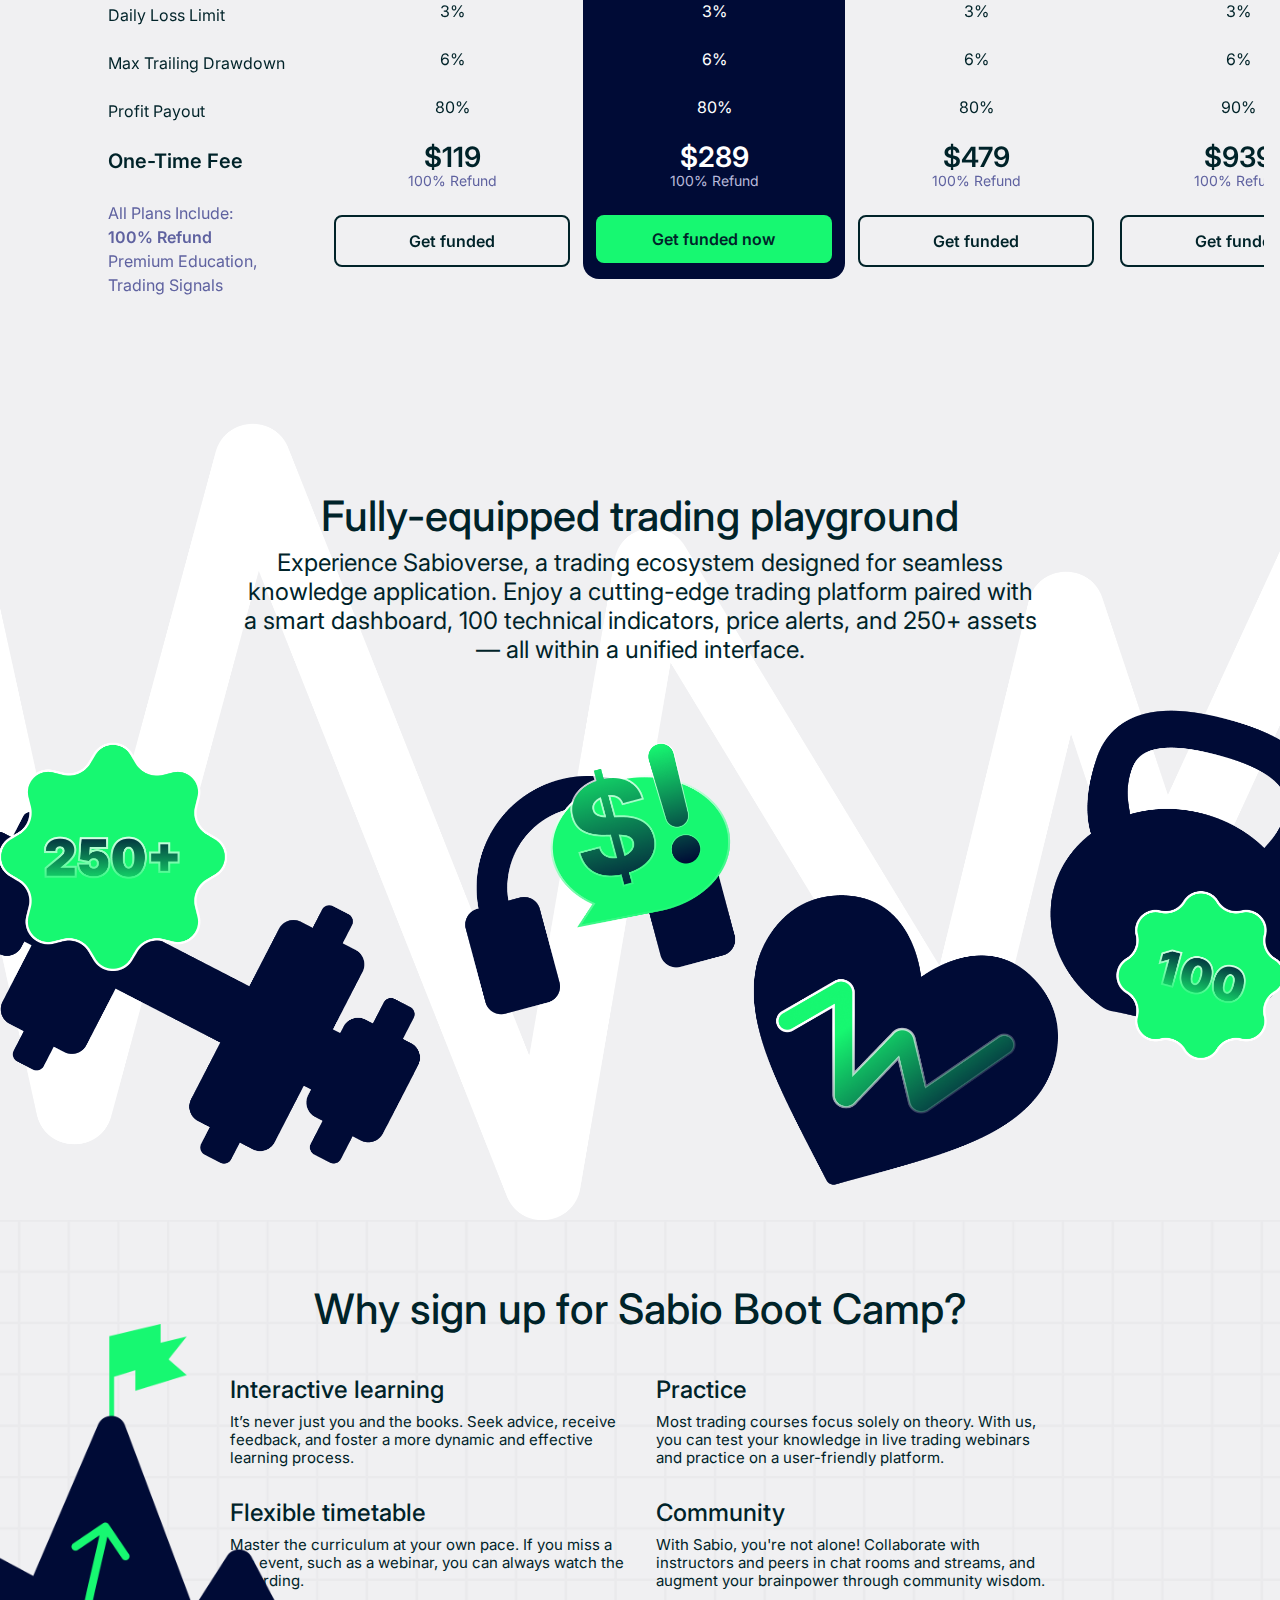
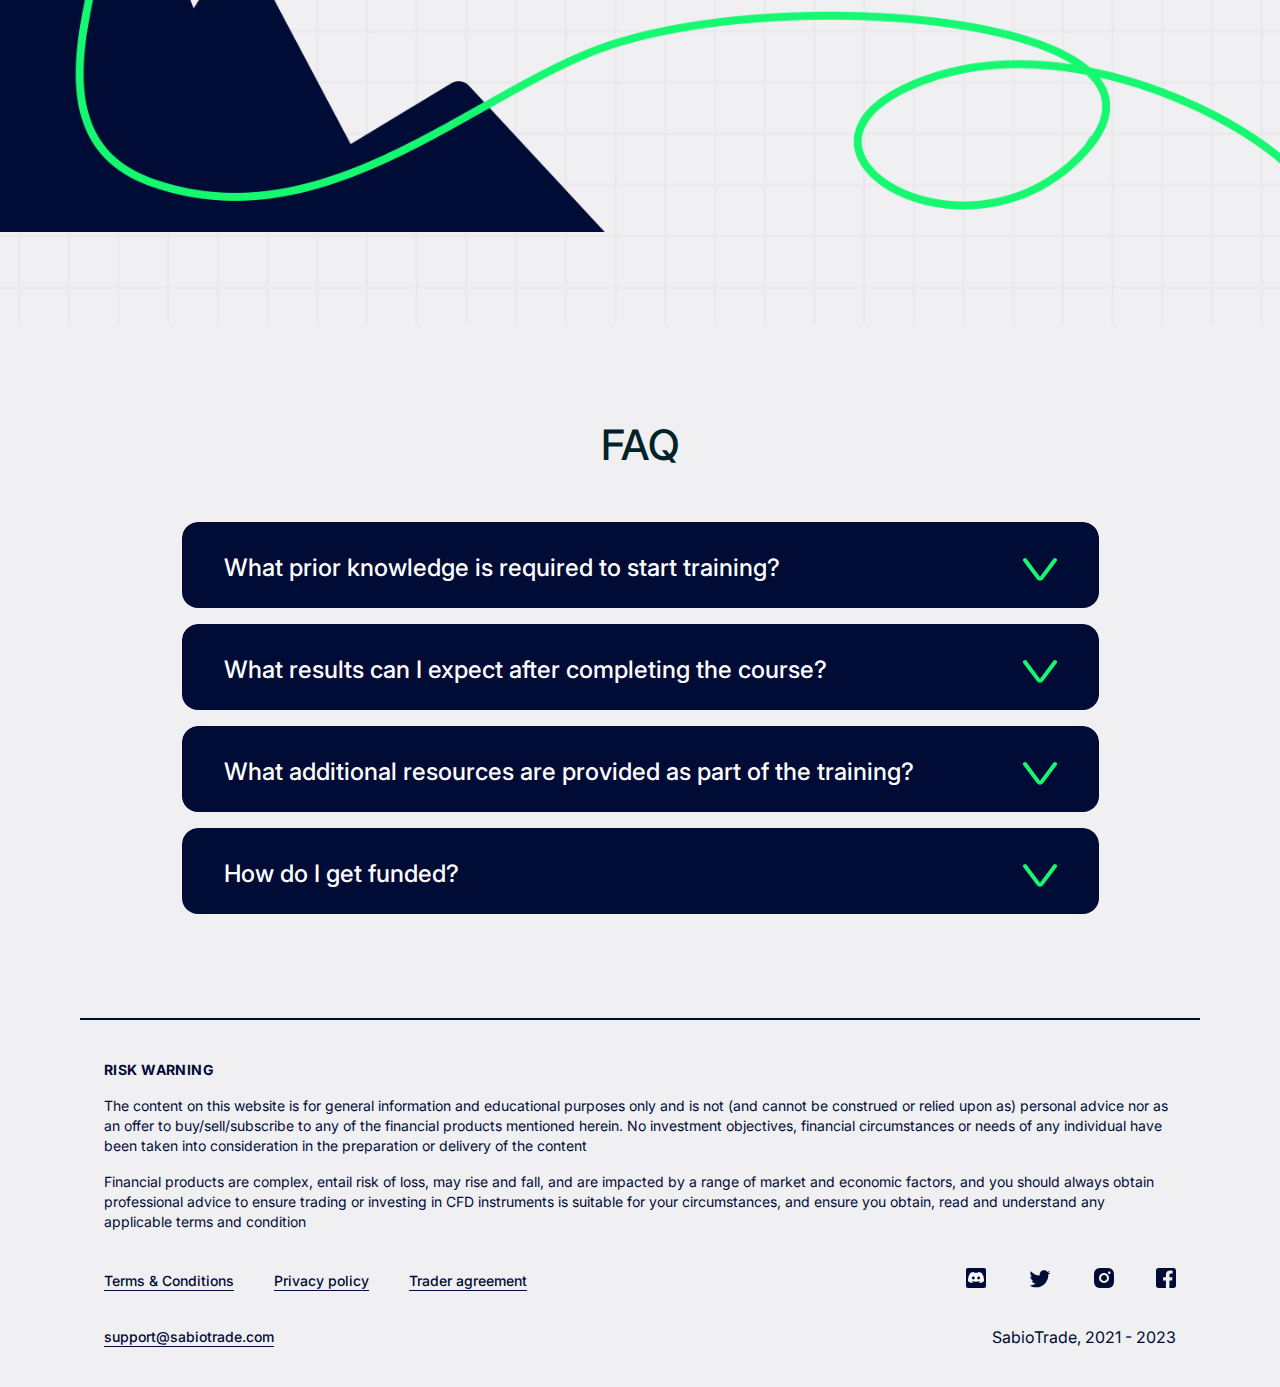
==== commit 69ae9801: "пофиксил адаптацию" ====
--- a/index.html
+++ b/index.html
@@ -108,7 +108,7 @@
 
     </div>
     <div class="intro__img">
-      <img src="./img/Group-3495-mobile.png" alt="">
+      <img src="./img/Group-3496-mobile-big.png" alt="">
     </div>
   </section>
     <section class="trading">
@@ -186,7 +186,7 @@
               </div>
               
             </div>
-          
+            <div class="swiper-pagination"></div>
           </div>
 
           <button class="btn-next">
@@ -282,16 +282,16 @@
               <p class="label-text">Account balance</p>
               <div class="price">$50,000</div>
               <div class="medium-text">$289</div>
-              <div class="label-text gray">One-Time Fee</div>
+              <div class="label-text gray">100% Refund</div>
             </div>
           </div>
           <div class="swiper-slide">
             <div class="body_slide">
               <h3 class="title-card">Standard</h3>
               <p class="label-text">Account balance</p>
-              <div class="price">$10,000</div>
+              <div class="price">$20,000</div>
               <div class="medium-text">$119</div>
-              <div class="label-text gray">One-Time Fee</div>
+              <div class="label-text gray">100% Refund</div>
             </div>
           </div>
           <div class="swiper-slide">
@@ -300,7 +300,7 @@
               <p class="label-text">Account balance</p>
               <div class="price">$100,000</div>
               <div class="medium-text">$479</div>
-              <div class="label-text gray">One-Time Fee</div>
+              <div class="label-text gray">100% Refund</div>
             </div>
           </div>
           <div class="swiper-slide">
@@ -309,7 +309,7 @@
               <p class="label-text">Account balance</p>
               <div class="price">$200,000</div>
               <div class="medium-text">$939</div>
-              <div class="label-text gray">One-Time Fee</div>
+              <div class="label-text gray">100% Refund</div>
             </div>
           </div>
         </div>
@@ -343,6 +343,7 @@
           </div>
           <p class="desc">
             All Plans Include: <br />
+            100% Refund,
             Premium Education, Trading Signals
           </p>
         </div>
@@ -376,6 +377,7 @@
           </div>
           <p class="desc">
             All Plans Include: <br />
+            100% Refund,
             Premium Education, Trading Signals
           </p>
         </div>
@@ -409,6 +411,7 @@
           </div>
           <p class="desc">
             All Plans Include: <br />
+            100% Refund,
             Premium Education, Trading Signals
           </p>
         </div>
@@ -442,6 +445,7 @@
           </div>
           <p class="desc">
             All Plans Include: <br />
+            100% Refund,
             Premium Education, Trading Signals
           </p>
         </div>
@@ -475,6 +479,7 @@
           </div>
           <p class="desc">
             All Plans Include: <br />
+            100% Refund,
             Premium Education, Trading Signals
           </p>
         </div>
@@ -488,7 +493,7 @@
 
     </div>
     <div class="trading-playground__img">
-      <img src="./img/Group-3498-mobile.png" alt="">
+      <img src="./img/Group-3497-mobile-big.png" alt="">
     </div>
   </section>
   <section class="boot-camp">
--- a/css/main.css
+++ b/css/main.css
@@ -1,4 +1,4 @@
-@import url('https://fonts.googleapis.com/css2?family=Inter:wght@300;400;500;600;700;800;900&display=swap');
+@import url("https://fonts.googleapis.com/css2?family=Inter:wght@300;400;500;600;700;800;900&display=swap");
 :root {
   --black: #002329;
   --black-bg: #000b36;
@@ -98,12 +98,22 @@
   font-weight: 500;
   line-height: 1.5;
 }
+@media (max-width: 580px) {
+  .nav__row {
+    justify-content: flex-end;
+  }
+}
 .navigation-list ul.mobile-link {
   display: none;
 }
 @media (max-width: 800px) {
   .nav__logo {
     order: 0;
+  }
+}
+@media (max-width: 580px) {
+  .nav__logo {
+    margin-right: auto;
   }
 }
 .mobile_slider,
@@ -198,12 +208,13 @@
 footer .container .body-context p:last-child {
   text-align: right;
 }
-@media (max-width: 800px) {
+@media (max-width: 580px) {
   .burger-checkbox {
     display: block;
     position: absolute;
     visibility: hidden;
   }
+
   .burger-checkbox:checked + .burger::before {
     top: 11px;
     transform: rotate(45deg);
@@ -365,6 +376,11 @@
   border-radius: 12px;
   background: var(--green);
 }
+@media (max-width: 580px) {
+  .nav__funded {
+    margin-right: 24px;
+  }
+}
 .nav__funded a {
   padding: 12px 20px;
   color: var(--black);
@@ -387,13 +403,13 @@
   height: 512px;
   position: absolute;
   bottom: 0;
-  background: url(../img/Group-3493-big.png) no-repeat right  center;
+  background: url(../img/Group-3493-big.png) no-repeat right center;
   background-size: contain;
 }
 .intro__img {
   display: none;
   max-width: 580px;
-  margin-top: -100px;
+  margin-top: -90px;
 }
 @media (max-width: 580px) {
   .intro__img {
@@ -410,7 +426,6 @@
   .intro::before {
     height: 620px;
   }
-    
 }
 @media (min-width: 1700px) {
   .intro {
@@ -848,7 +863,7 @@
   .intro-top__link {
   }
   .intro-top__link a {
-    padding: 13.421px 15px;
+    padding: 12px 20px;
     font-size: 17px;
     margin-top: 10px;
   }
@@ -857,13 +872,21 @@
   .intro-top__link {
     font-size: 26px;
     height: 78px;
-    padding: 0 10px;
   }
 }
 @media (max-width: 800px) {
   .intro-top__link {
-    height: 48px;
+    height: 46px;
     font-size: 18.673px;
+  }
+}
+@media (max-width: 580px) {
+  .intro-top__link {
+    min-width: 264px;
+    height: 56px;
+    font-size: 16px;
+    font-weight: 500;
+    border-radius: 8px;
   }
 }
 .trading {
@@ -877,9 +900,9 @@
 @media (max-width: 580px) {
   .trading {
     margin-top: 26px;
-    padding: 0 0 44px 0;
-    background: url(../img/Vector-2.png) no-repeat center;
-    background-size: cover;
+    padding: 26px 0 44px 0;
+    background: url(../img/Vector-2-mobile.png) no-repeat center;
+    background-size: contain;
   }
 }
 .trading .container {
@@ -903,6 +926,11 @@
   font-weight: 400;
   line-height: 120%;
   margin-top: 8px;
+}
+@media (max-width: 580px) {
+  .trading__text {
+    font-size: 16px;
+  }
 }
 .trading__link {
   padding: 23px 35px;
@@ -927,6 +955,10 @@
   .trading__link {
     padding: 12px 20px;
     font-size: 16px;
+    font-weight: 500;
+    min-width: 264px;
+    height: 56px;
+    border-radius: 8px;
   }
 }
 .video__container {
@@ -991,12 +1023,22 @@
 }
 .trading-playground {
   padding-top: 194px;
-  background: url(../img/Group-3483.png) no-repeat top center;
+  background: url(../img/Group-3495-big.png) no-repeat top center;
   background-size: cover;
   height: 923px;
 }
 .trading-playground__img {
   display: none;
+}
+@media (min-width: 1500px) {
+  .trading-playground {
+    height: 1050px;
+  }
+}
+@media (min-width: 1700px) {
+  .trading-playground {
+    height: 1200px;
+  }
 }
 @media (min-width: 1900px) {
   .trading-playground {
@@ -1035,7 +1077,11 @@
   text-align: center;
   color: var(--black);
 }
-
+@media (max-width: 580px) {
+  .trading-playground__text {
+    font-size: 16px;
+  }
+}
 .boot-camp {
   background: var(--bg);
   background-image: url(../img/Frame-618-5.png);
@@ -1114,7 +1160,6 @@
 }
 @media (max-width: 1200px) {
   .boot-camp::before {
-   
     background-size: cover;
   }
 }
@@ -1176,7 +1221,7 @@
 }
 @media (max-width: 580px) {
   .faq {
-    padding: 26px 0;
+    padding: 56px 0 26px 0;
   }
 }
 .faq__container {
@@ -1188,12 +1233,12 @@
 }
 @media (max-width: 580px) {
   .faq__container {
-    margin-top: 87px;
+    margin-top: 32px;
   }
 }
 .accordion {
   overflow: hidden;
-border-radius: 16px;
+  border-radius: 16px;
   -webkit-transition: 0.3s ease-in-out;
   transition: 0.3s ease-in-out;
   color: var(--white);
@@ -1232,7 +1277,7 @@
 
 @media (max-width: 579px) {
   .accordion__title-text {
-    font-size: 14px;
+    font-size: 24px;
     line-height: 24px;
   }
 }
@@ -1739,6 +1784,8 @@
   .tariffs__btn {
     padding: 12px 20px;
     font-size: 16px;
+    min-width: 264px;
+    height: 56px;
   }
 }
 .tariffs .container {
@@ -2007,6 +2054,12 @@
     padding: 54px 16px 0 16px;
     background-color: rgba(0, 11, 54, 1);
   }
+  .trade_slide .swiper-horizontal > .swiper-pagination-bullets,
+  .swiper-pagination-bullets.swiper-pagination-horizontal,
+  .swiper-pagination-custom,
+  .swiper-pagination-fraction {
+    bottom: 0;
+  }
 }
 
 @media screen and (max-width: 580px) {
@@ -2181,6 +2234,7 @@
 @media screen and (max-width: 580px) {
   .trade__text {
     font-size: 16px;
+    text-align: center;
   }
 }
 @media screen and (max-width: 580px) {
@@ -2226,7 +2280,7 @@
   text-underline-offset: 4px;
   transition: 0.3s;
 }
-@media  (max-width: 1200px) {
+@media (max-width: 1200px) {
   footer .container a {
     text-decoration: none;
   }
@@ -2270,6 +2324,11 @@
 }
 .footer__last-copyright {
   color: var(--black-bg);
+}
+@media (max-width: 580px) {
+  .footer__last-copyright {
+    margin-top: 12px;
+  }
 }
 
 @media (max-width: 719px) {
@@ -2281,6 +2340,11 @@
     -webkit-box-align: start;
     -ms-flex-align: start;
     align-items: flex-start;
+  }
+}
+@media (max-width: 580px) {
+  .footer__last {
+    font-size: 14px;
   }
 }
 .mt-20 {
@@ -2510,6 +2574,10 @@
     text-align: center;
     justify-content: flex-start;
     gap: 10px;
+    border: 1px solid var(--black);
+  }
+  .tarif_row_mobile .swiper-slide-active .body_slide {
+    border: none;
   }
   .tarif_row_mobile .swiper-slide .body_slide .title-card {
     font-family: Inter;
@@ -2951,6 +3019,7 @@
 @media screen and (max-width: 580px) {
   .trade .swiper {
     padding-top: 24px;
+    padding-bottom: 34px;
   }
 }
 @media (max-width: 580px) {
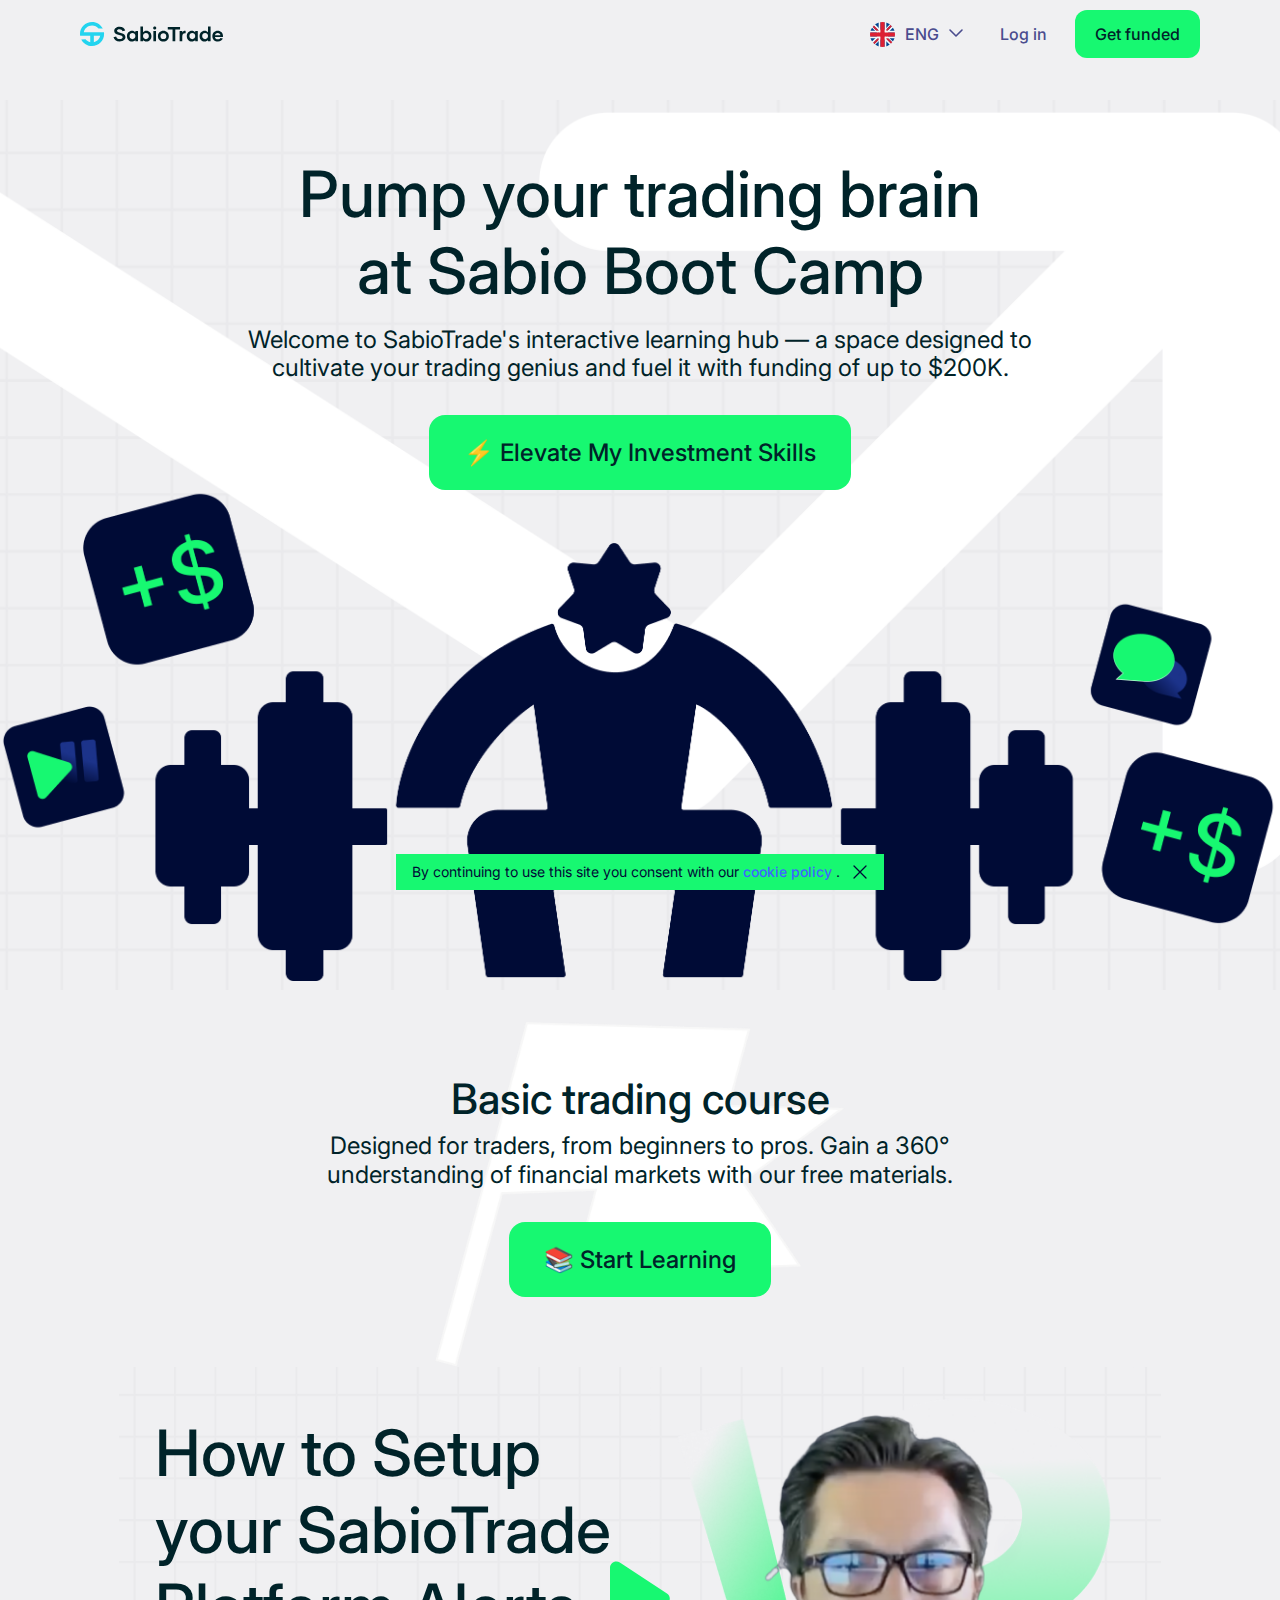
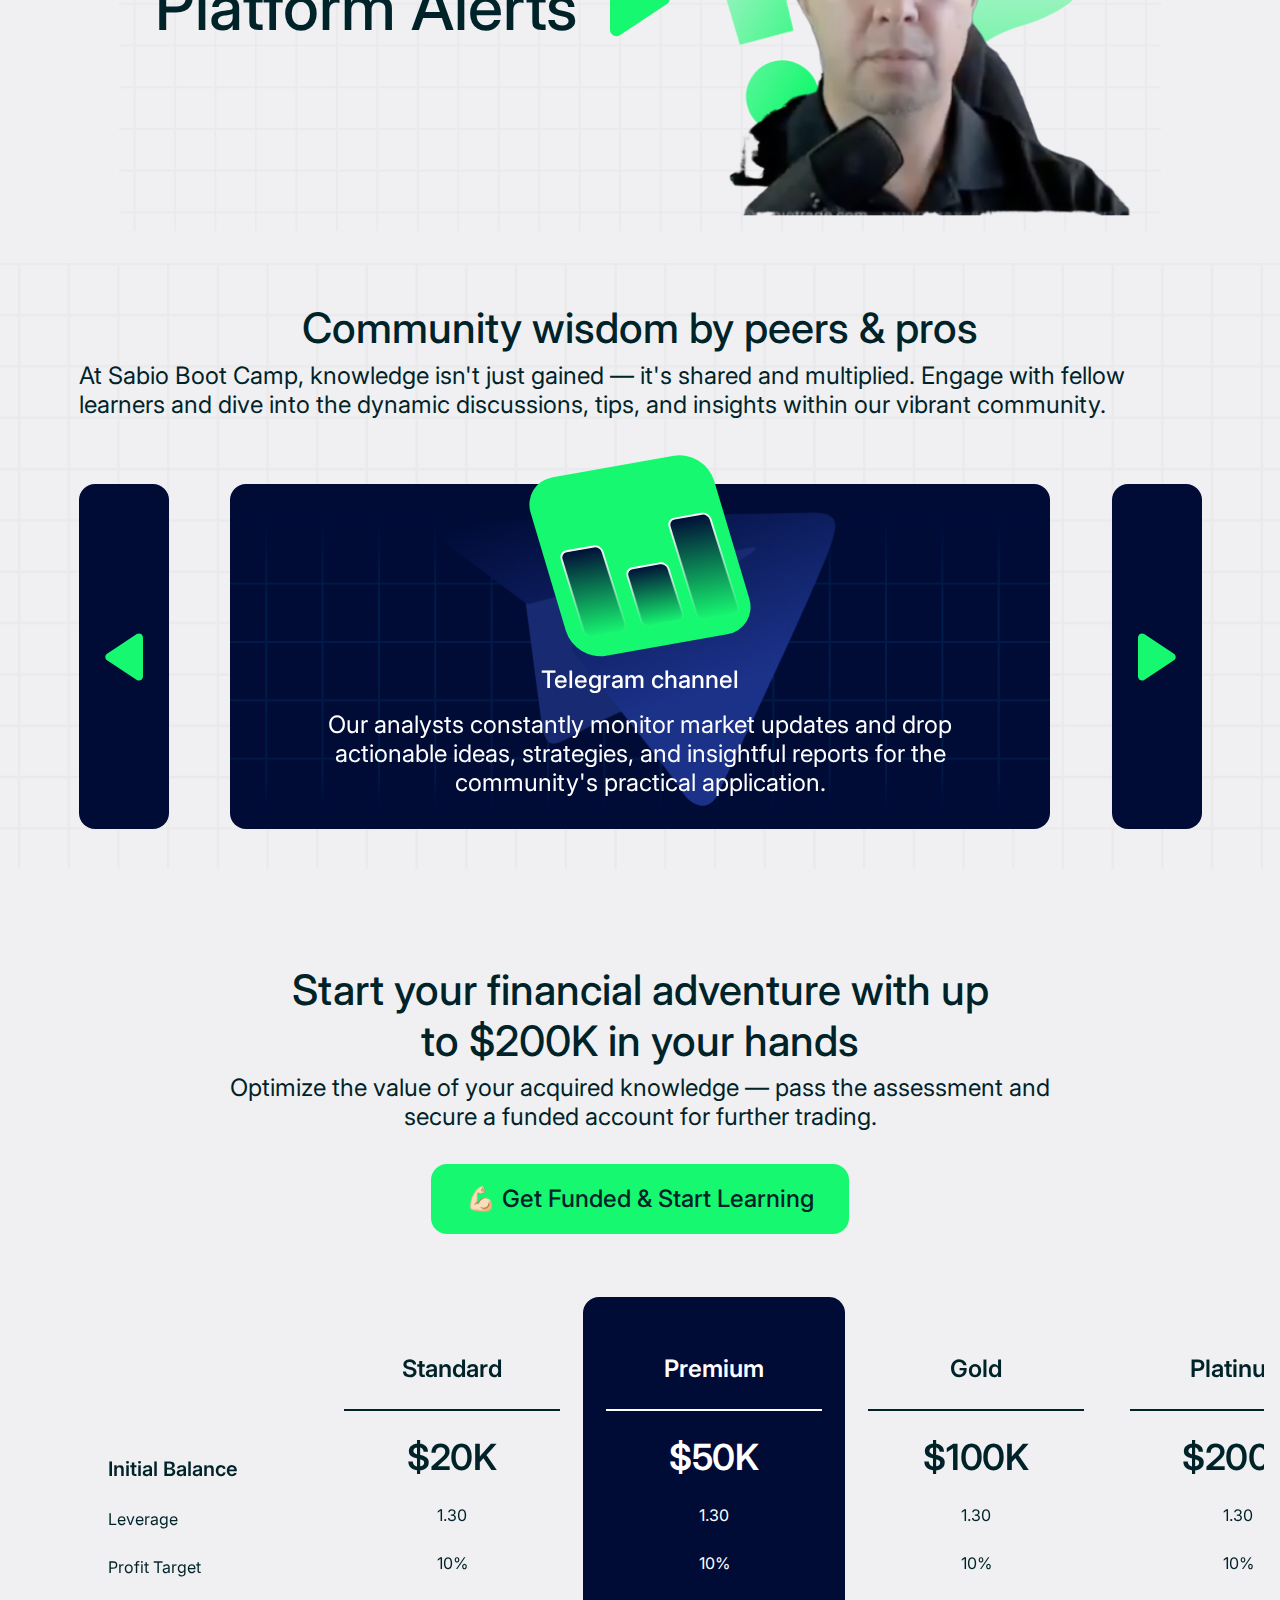
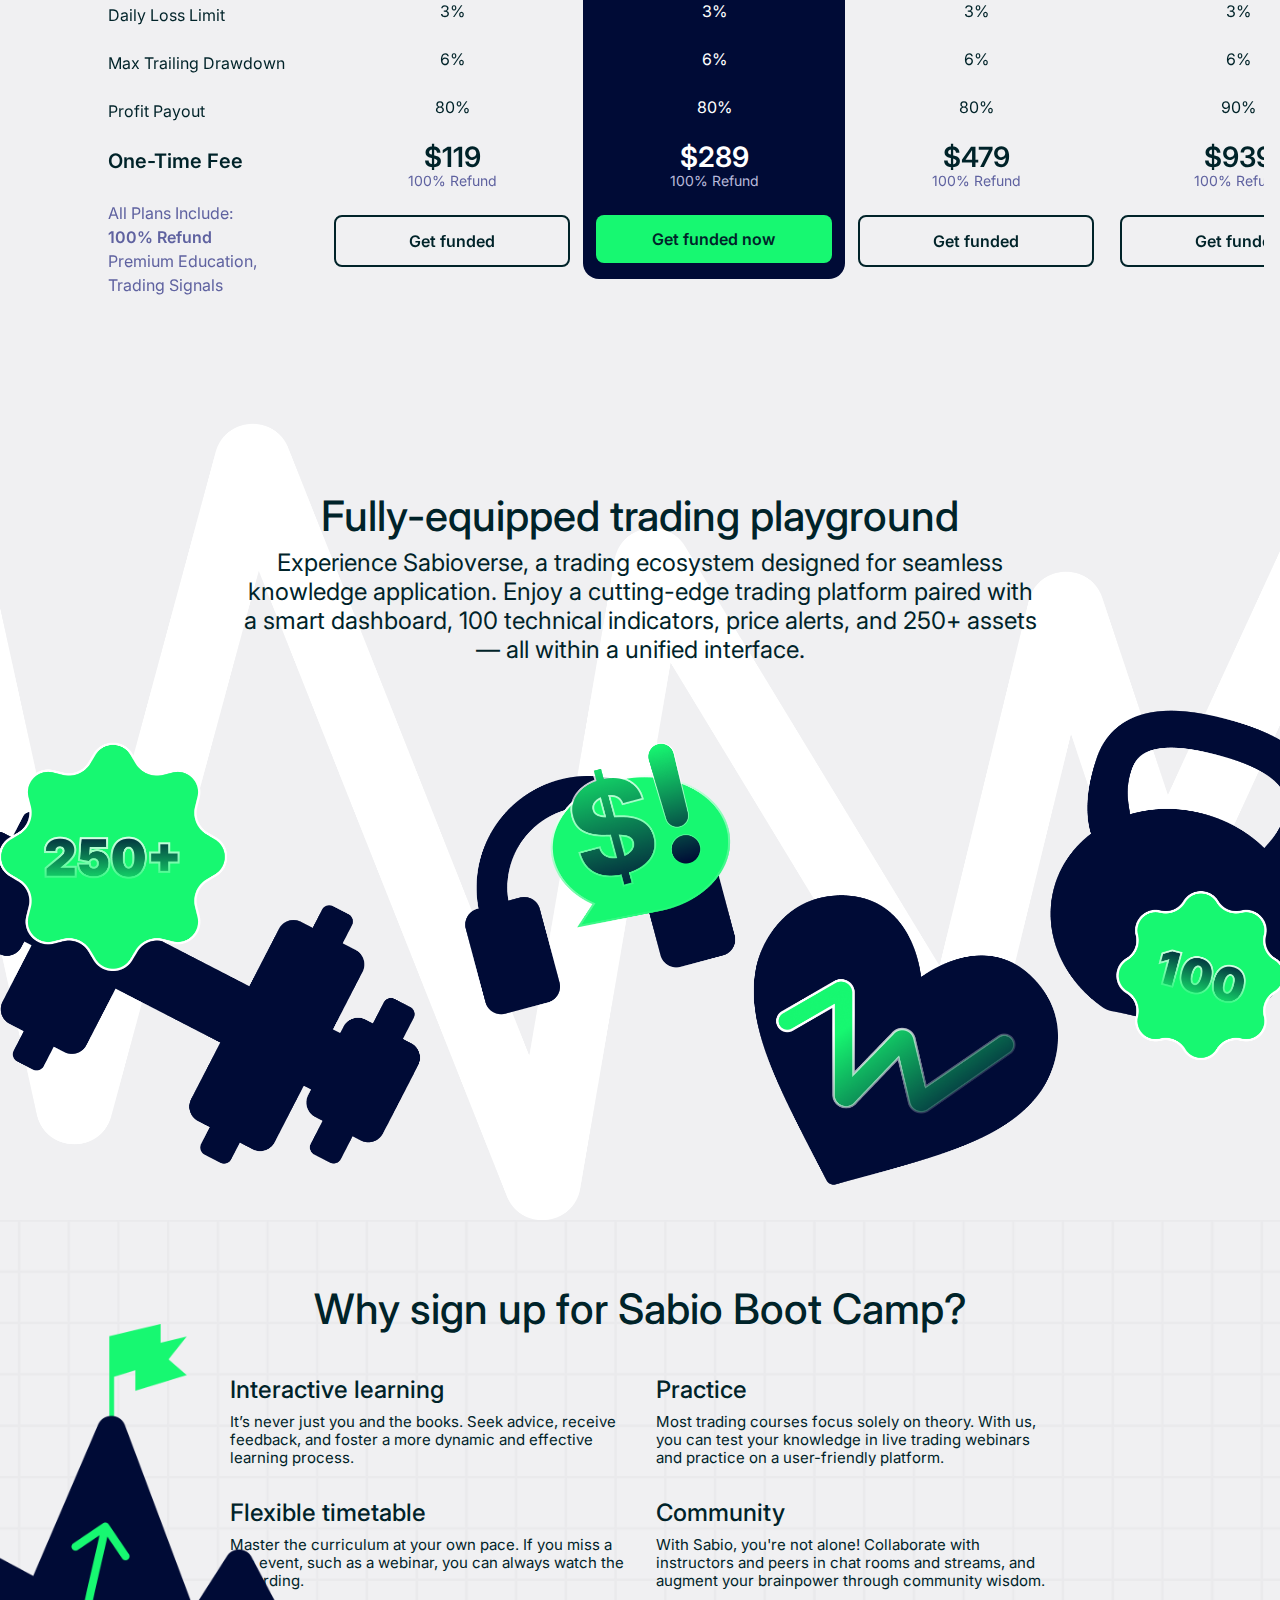
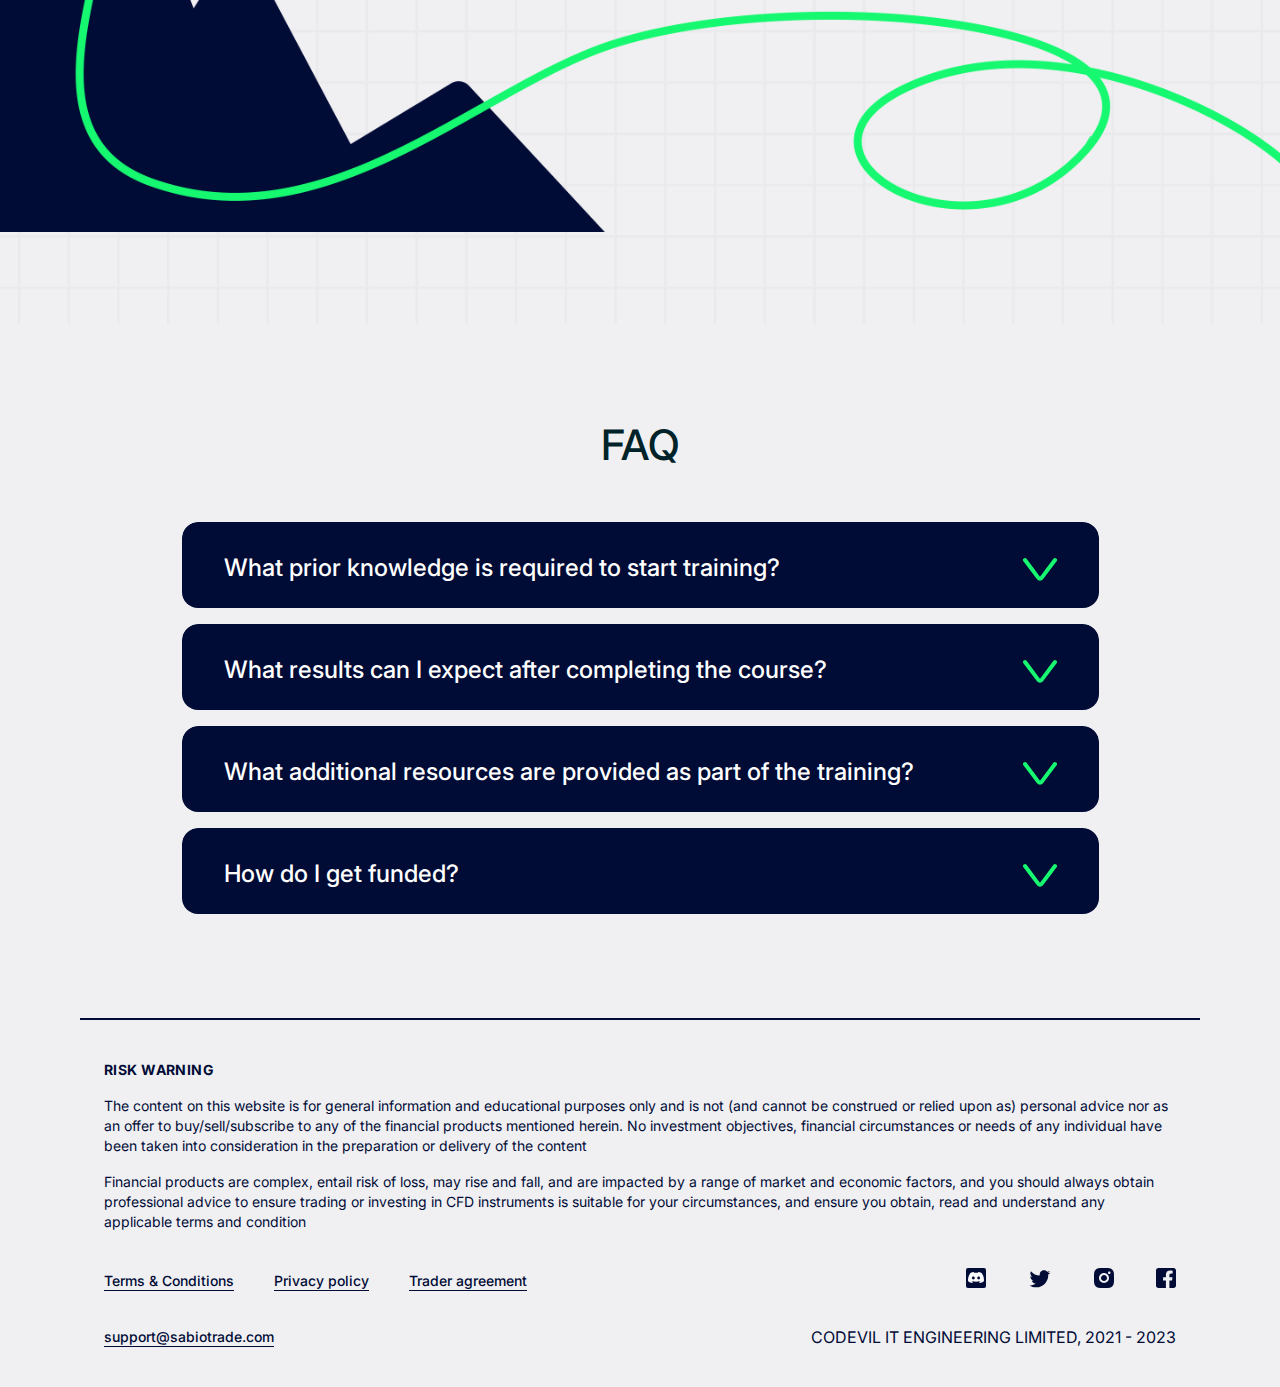
==== commit 16d6c953: "пофиксил переклюение языка" ====
--- a/index.html
+++ b/index.html
@@ -45,12 +45,14 @@
               <li><a href="index.html">English</a></li>
               <li><a href="index-es.html">Español</a></li>
               <li><a href="index-it.html">Italiano</a></li>
-              <li><a href="index-rt.html">Português</a></li>
+              <li><a href="index-pt.html">Português</a></li>
+              <li><a href="index-fr.html">Français</a></li>
+              <li><a href="index-de.html">Deutsch</a></li>
             </ul>
           </div>
           <div class="nav__blocks">
             <div class="dropdown">
-              <div class="dropbtn">ENG</div>
+              <div class="dropbtn" id="languageButton">ENG</div>
               <div class="dropdown-content">
                 <div class="lang__list">
                   <a href="index.html" class="lang__item" data-google-lang="en">
@@ -65,12 +67,26 @@
                         alt="Flag of Italy, representing the Italiano language." /></div>
                     <div class="lang__text">ITA</div>
                   </a>
-                  <a href="index-rt.html" class="lang__item" data-google-lang="pt">
+                  <a href="index-pt.html" class="lang__item" data-google-lang="pt">
                     <div class="lang__icon">
                       <img src="img/pt.svg"
                         alt="" />
                       </div>
                     <div class="lang__text">POR</div>
+                  </a>
+                  <a href="index-fr.html" class="lang__item" data-google-lang="pt">
+                    <div class="lang__icon">
+                      <img src="img/fr.svg"
+                        alt="" />
+                      </div>
+                    <div class="lang__text">FRA</div>
+                  </a>
+                  <a href="index-de.html" class="lang__item" data-google-lang="pt">
+                    <div class="lang__icon">
+                      <img src="img/de.svg"
+                        alt="" />
+                      </div>
+                    <div class="lang__text">GER</div>
                   </a>
                 </div>
               </div>
@@ -557,7 +573,7 @@
             </div>
             <div class="accordion__list" data-accordion="container">
               <div class="accordion__inner defaultS">
-                Our additional resources include access to a secret Telegram channel, a Discord community, as well as e-books and exclusive analytical materials.
+                You will boost your trading level. For instance, if you join us as a beginner, you'll leave the course with increased confidence in initiating trades, thanks to a deeper understanding of market mechanisms. On top of that, you can apply for trader's funding.
               </div>
             </div>
           </div>
@@ -575,7 +591,7 @@
             </div>
             <div class="accordion__list" data-accordion="container">
               <div class="accordion__inner defaultS">
-                Everyone is welcome, from beginners to seasoned professionals. However, we expect potential campers to have at least a basic understanding of how markets work. If you already have trading experience and a history of successful transactions, that's a plus.
+                Our additional resources include access to a secret Telegram channel, a Discord community, as well as e-books and exclusive analytical materials
               </div>
             </div>
           </div>
@@ -655,7 +671,7 @@
         </div>
         <div class="footer__last">
           <a href="mailto:support@sabiotrade.com" class="footer__last-email buttonXS links links--primary">support@sabiotrade.com</a>
-          <div class="footer__last-copyright defaultXS">SabioTrade, 2021 - 2023</div>
+          <div class="footer__last-copyright defaultXS">CODEVIL IT ENGINEERING LIMITED, 2021 - 2023</div>
         </div>
 
       </div>
--- a/css/main.css
+++ b/css/main.css
@@ -98,7 +98,7 @@
   font-weight: 500;
   line-height: 1.5;
 }
-@media (max-width: 580px) {
+@media (max-width: 800px) {
   .nav__row {
     justify-content: flex-end;
   }
@@ -111,7 +111,7 @@
     order: 0;
   }
 }
-@media (max-width: 580px) {
+@media (max-width: 800px) {
   .nav__logo {
     margin-right: auto;
   }
@@ -208,7 +208,7 @@
 footer .container .body-context p:last-child {
   text-align: right;
 }
-@media (max-width: 580px) {
+@media (max-width: 800px) {
   .burger-checkbox {
     display: block;
     position: absolute;
@@ -301,7 +301,7 @@
     z-index: -1;
   }
 }
-@media (max-width: 650px) {
+@media (max-width: 800px) {
   .dropdown {
     display: none;
   }
@@ -363,7 +363,7 @@
 .nav__login {
   margin-right: 28px;
 }
-@media (max-width: 650px) {
+@media (max-width: 800px) {
   .nav__login {
     display: none;
   }
@@ -375,8 +375,9 @@
   align-items: center;
   border-radius: 12px;
   background: var(--green);
-}
-@media (max-width: 580px) {
+  
+}
+@media (max-width: 800px) {
   .nav__funded {
     margin-right: 24px;
   }
@@ -408,10 +409,10 @@
 }
 .intro__img {
   display: none;
-  max-width: 580px;
+  max-width: 630px;
   margin-top: -90px;
 }
-@media (max-width: 580px) {
+@media (max-width: 630px) {
   .intro__img {
     display: block;
   }
@@ -442,7 +443,8 @@
   }
   .intro::before {
     height: 780px;
-    background-size: cover;
+    background-size: contain;
+    background-position: center center;
   }
 }
 @media (min-width: 2200px) {
@@ -476,7 +478,7 @@
     height: 890px;
   }
 }
-@media (max-width: 580px) {
+@media (max-width: 630px) {
   .intro__img {
     display: block;
   }
@@ -487,26 +489,34 @@
     height: 800px;
   }
   .intro::before {
-    height: 400px;
+    height: 360px;
+  }
+}
+@media (max-width: 850px) {
+  .intro {
+    height: 870px;
   }
 }
 @media (max-width: 800px) {
   .intro {
     height: 610px;
   }
+  .intro::before {
+    height: 300px;
+  }
 }
 @media (max-width: 680px) {
   .intro::before {
     height: 350px;
   }
 }
-@media (max-width: 580px) {
+@media (max-width: 630px) {
   .intro::before {
     display: none;
   }
 }
 
-@media (max-width: 580px) {
+@media (max-width: 630px) {
   .intro {
     margin-top: 16px;
     background: url(../img/Frame-618-5.png) no-repeat center center;
@@ -585,7 +595,7 @@
     height: 500px;
   }
 }
-@media (max-width: 580px) {
+@media (max-width: 630px) {
   .intro__block {
     height: auto;
   }
@@ -854,18 +864,29 @@
 }
 @media (max-width: 1140px) {
   .intro-top__link a {
-    padding: 16px 24px;
+
+ 
+    line-height: 24px;
+  }
+}
+@media (max-width: 630px) {
+  .intro-top__link a {
+    padding: 12px 20px;
     font-size: 16px;
     line-height: 24px;
+    border-radius: 8px;
+    height: 56px;
+    
   }
 }
 @media (max-width: 800px) {
   .intro-top__link {
   }
   .intro-top__link a {
-    padding: 12px 20px;
-    font-size: 17px;
+
+
     margin-top: 10px;
+    height: 56px;
   }
 }
 @media (max-width: 1140px) {
@@ -876,14 +897,13 @@
 }
 @media (max-width: 800px) {
   .intro-top__link {
-    height: 46px;
-    font-size: 18.673px;
-  }
-}
-@media (max-width: 580px) {
+    
+    font-size: 16px;
+  }
+}
+@media (max-width: 630px) {
   .intro-top__link {
     min-width: 264px;
-    height: 56px;
     font-size: 16px;
     font-weight: 500;
     border-radius: 8px;
@@ -897,7 +917,7 @@
   text-align: center;
   color: var(--black);
 }
-@media (max-width: 580px) {
+@media (max-width: 630px) {
   .trading {
     margin-top: 26px;
     padding: 26px 0 44px 0;
@@ -915,7 +935,7 @@
   line-height: 120%;
   color: var(--black);
 }
-@media (max-width: 580px) {
+@media (max-width: 630px) {
   .trading__title {
     font-size: 32px;
   }
@@ -927,7 +947,7 @@
   line-height: 120%;
   margin-top: 8px;
 }
-@media (max-width: 580px) {
+@media (max-width: 630px) {
   .trading__text {
     font-size: 16px;
   }
@@ -951,7 +971,7 @@
 .trading__link:hover {
   opacity: 0.8;
 }
-@media (max-width: 580px) {
+@media (max-width: 630px) {
   .trading__link {
     padding: 12px 20px;
     font-size: 16px;
@@ -975,7 +995,7 @@
   position: relative;
   cursor: pointer;
 }
-@media (max-width: 780px) {
+@media (max-width: 990px) {
   .video__content {
     display: grid;
     grid-template-columns: 1fr;
@@ -991,14 +1011,32 @@
   color: var(--black);
   padding-top: 48px;
 }
-@media (max-width: 580px) {
+@media (max-width: 1200px) {
+  .video__title {
+    font-size: 54px;
+    
+  }
+}
+@media (max-width: 990px) {
+  .video__title {
+    text-align: center;
+    
+  }
+}
+@media (max-width: 630px) {
   .video__title {
     padding-top: 21px;
     font-size: 32px;
+    text-align: center;
   }
 }
 .video__img {
   max-width: 503px;
+}
+@media (max-width: 990px) {
+  .video__img {
+    margin: 0 auto;
+  }
 }
 .video__img img {
   max-width: 100%;
@@ -1043,14 +1081,17 @@
 @media (min-width: 1900px) {
   .trading-playground {
     height: 1323px;
-  }
-}
-@media (max-width: 1200px) {
+    background-size: contain;
+  }
+}
+
+@media (max-width: 768px) {
   .trading-playground {
-    padding-top: 52px;
-  }
-}
-@media (max-width: 580px) {
+    padding-top: 25px;
+   
+  }
+}
+@media (max-width: 630px) {
   .trading-playground {
     padding-top: 25px;
     /* background: url(../img/Group-3498-mobile.png) no-repeat bottom center; */
@@ -1060,7 +1101,7 @@
   }
   .trading-playground__img {
     display: block;
-    max-width: 580px;
+    max-width: 630px;
     margin-top: 25px;
   }
   .trading-playground__img img {
@@ -1077,7 +1118,7 @@
   text-align: center;
   color: var(--black);
 }
-@media (max-width: 580px) {
+@media (max-width: 630px) {
   .trading-playground__text {
     font-size: 16px;
   }
@@ -1163,7 +1204,7 @@
     background-size: cover;
   }
 }
-@media (max-width: 580px) {
+@media (max-width: 630px) {
   .boot-camp {
     /* background-image: url(../img/Frame-596.png); */
     padding-top: 51px;
@@ -1191,14 +1232,14 @@
   margin-top: 42px;
 }
 
-@media (max-width: 580px) {
+@media (max-width: 630px) {
   .boot-camp__content {
     grid-template-columns: 1fr;
   }
 }
 .boot-camp__item {
 }
-@media (max-width: 580px) {
+@media (max-width: 630px) {
   .boot-camp__item {
     text-align: center;
   }
@@ -1219,7 +1260,7 @@
 .faq {
   padding: 96px 0 64px 0;
 }
-@media (max-width: 580px) {
+@media (max-width: 630px) {
   .faq {
     padding: 56px 0 26px 0;
   }
@@ -1231,7 +1272,7 @@
   flex-direction: column;
   gap: 16px;
 }
-@media (max-width: 580px) {
+@media (max-width: 630px) {
   .faq__container {
     margin-top: 32px;
   }
@@ -1553,11 +1594,11 @@
   border-radius: 100%;
 }
 
-@media (max-width: 1023px) {
+/* @media (max-width: 1023px) {
   .lang__icon {
     display: none;
   }
-}
+} */
 
 .lang__icon > img {
   -o-object-fit: cover;
@@ -1663,7 +1704,7 @@
   line-height: 120%;
   text-align: center;
 }
-@media (max-width: 580px) {
+@media (max-width: 630px) {
   .title {
     font-size: 32px;
   }
@@ -1738,7 +1779,7 @@
   color: var(--black);
   padding: 96px 0 0 0;
 }
-@media (max-width: 580px) {
+@media (max-width: 630px) {
   .tariffs {
     padding: 62px 0 0 0;
   }
@@ -1752,7 +1793,7 @@
   max-width: 835px;
   text-align: center;
 }
-@media (max-width: 580px) {
+@media (max-width: 630px) {
   .tariffs__text {
     font-size: 16px;
   }
@@ -1780,7 +1821,7 @@
 .tariffs__btn:hover {
   opacity: 0.8;
 }
-@media (max-width: 580px) {
+@media (max-width: 630px) {
   .tariffs__btn {
     padding: 12px 20px;
     font-size: 16px;
@@ -1812,7 +1853,7 @@
   max-width: 704px;
   margin: 0 auto;
 }
-@media (max-width: 580px) {
+@media (max-width: 630px) {
   .tariffs .title {
     font-size: 32px;
   }
@@ -2019,7 +2060,7 @@
   line-height: 120%;
   margin-top: 26px;
 }
-@media screen and (max-width: 580px) {
+@media screen and (max-width: 630px) {
   .trade .title {
     margin-top: 30px;
   }
@@ -2049,10 +2090,9 @@
   flex-direction: column;
   justify-content: flex-end;
 }
-@media screen and (max-width: 580px) {
-  .trade_slide .swiper-slide {
-    padding: 54px 16px 0 16px;
-    background-color: rgba(0, 11, 54, 1);
+@media screen and (max-width: 1030px) {
+  .trade .swiper{
+    padding-bottom: 40px;
   }
   .trade_slide .swiper-horizontal > .swiper-pagination-bullets,
   .swiper-pagination-bullets.swiper-pagination-horizontal,
@@ -2061,17 +2101,29 @@
     bottom: 0;
   }
 }
-
-@media screen and (max-width: 580px) {
+@media screen and (max-width: 630px) {
+  .trade_slide .swiper-slide {
+    padding: 54px 16px 0 16px;
+    background-color: rgba(0, 11, 54, 1);
+  }
+  .trade_slide .swiper-horizontal > .swiper-pagination-bullets,
+  .swiper-pagination-bullets.swiper-pagination-horizontal,
+  .swiper-pagination-custom,
+  .swiper-pagination-fraction {
+    bottom: 0;
+  }
+}
+
+@media screen and (max-width: 630px) {
   .trade .swiper {
     padding-top: 24px;
   }
 }
 .swiper-slide-one {
   background: url(../img/Group=3492.png) no-repeat center;
-  background-size: cover;
-}
-@media screen and (max-width: 580px) {
+  background-size: contain;
+}
+@media screen and (max-width: 630px) {
   .swiper-slide-one {
     background: url(../img/Frame-8979-mobile.png) no-repeat center;
     background-size: cover;
@@ -2079,30 +2131,30 @@
 }
 .swiper-slide-two {
   background: url(../img/grid-2.png) no-repeat center;
-  background-size: cover;
-}
-@media screen and (max-width: 580px) {
+  background-size: contain;
+}
+@media screen and (max-width: 630px) {
   .swiper-slide-two {
     background: url(../img/Frame-8978-mobile.png) no-repeat center;
-    background-size: cover;
+    background-size: contain;
   }
 }
 
 .swiper-slide-three {
   background: url(../img/grid-1.png) no-repeat center;
-  background-size: cover;
-}
-@media screen and (max-width: 580px) {
+  background-size: contain;
+}
+@media screen and (max-width: 630px) {
   .swiper-slide-three {
-    background: url(../img/Frame-8977-mobile.png) no-repeat center;
-    background-size: cover;
+    background: url(../img/Frame-897-mobile-big.png) no-repeat center;
+    background-size: contain;
   }
 }
 .swiper-slide-fhour {
   background: url(../img/grid.png) no-repeat center;
-  background-size: cover;
-}
-@media screen and (max-width: 580px) {
+  background-size: contain;
+}
+@media screen and (max-width: 630px) {
   .swiper-slide-fhour {
     background: url(../img/Frame-8979-mobile.png) no-repeat center;
     background-size: cover;
@@ -2115,7 +2167,7 @@
   top: -60px;
   z-index: 4; */
 }
-@media screen and (max-width: 580px) {
+@media screen and (max-width: 630px) {
   .swiper-slide__img {
     position: static;
     transform: translate(0);
@@ -2132,7 +2184,7 @@
   max-width: 631px;
   margin: 16px auto 0 auto;
 }
-@media screen and (max-width: 580px) {
+@media screen and (max-width: 630px) {
   .trade_slide .swiper-slide p {
     font-size: 16px;
     margin: 16px auto 0 auto;
@@ -2160,7 +2212,7 @@
   justify-content: center;
   margin: 5px auto 0 auto;
 }
-@media screen and (max-width: 580px) {
+@media screen and (max-width: 630px) {
   .trade .row {
     margin: 24px auto 0 auto;
   }
@@ -2203,7 +2255,7 @@
 .trade_slide .swiper-slide-active {
   width: 80%;
 }
-@media screen and (max-width: 580px) {
+@media screen and (max-width: 630px) {
   .trade_slide .swiper-slide-active {
     width: 100%;
   }
@@ -2219,9 +2271,14 @@
   line-height: 120%;
   text-align: center;
 }
-@media screen and (max-width: 580px) {
+@media screen and (max-width: 630px) {
   .trade__title {
     font-size: 32px;
+  }
+}
+@media screen and (max-width: 365px) {
+  .trade__title {
+    font-size: 28px;
   }
 }
 .trade__text {
@@ -2231,13 +2288,13 @@
   line-height: 120%;
   margin-top: 8px;
 }
-@media screen and (max-width: 580px) {
+@media screen and (max-width: 630px) {
   .trade__text {
     font-size: 16px;
     text-align: center;
   }
 }
-@media screen and (max-width: 580px) {
+@media screen and (max-width: 630px) {
   .tariffs .swiper-wrapper {
     margin-top: 32px;
   }
@@ -2325,7 +2382,7 @@
 .footer__last-copyright {
   color: var(--black-bg);
 }
-@media (max-width: 580px) {
+@media (max-width: 630px) {
   .footer__last-copyright {
     margin-top: 12px;
   }
@@ -2342,7 +2399,7 @@
     align-items: flex-start;
   }
 }
-@media (max-width: 580px) {
+@media (max-width: 630px) {
   .footer__last {
     font-size: 14px;
   }
@@ -2785,7 +2842,12 @@
     margin-top: 0;
     margin-bottom: 0px;
   }
-  @media (max-width: 580px) {
+}
+  @media (max-width: 1030px) {
+    .trade {
+      padding: 64px 0 0 0;
+    }
+  @media (max-width: 630px) {
     .trade {
       padding: 24px 0 0 0;
     }
@@ -2993,7 +3055,7 @@
 }
 .swiper-slide__img {
   position: absolute;
-  top: -212px;
+  top: -190px;
   left: 50%;
   transform: translate(-50%);
   width: 238px;
@@ -3016,13 +3078,17 @@
     padding-top: 125px;
   }
 }
-@media screen and (max-width: 580px) {
+@media screen and (max-width: 630px) {
   .trade .swiper {
     padding-top: 24px;
     padding-bottom: 34px;
   }
-}
-@media (max-width: 580px) {
+  .trade_slide .swiper-slide {
+    min-height: 437px;
+    justify-content: space-between;
+  }
+}
+@media (max-width: 630px) {
   .swiper-slide__img {
     position: static;
     transform: translate(0);
